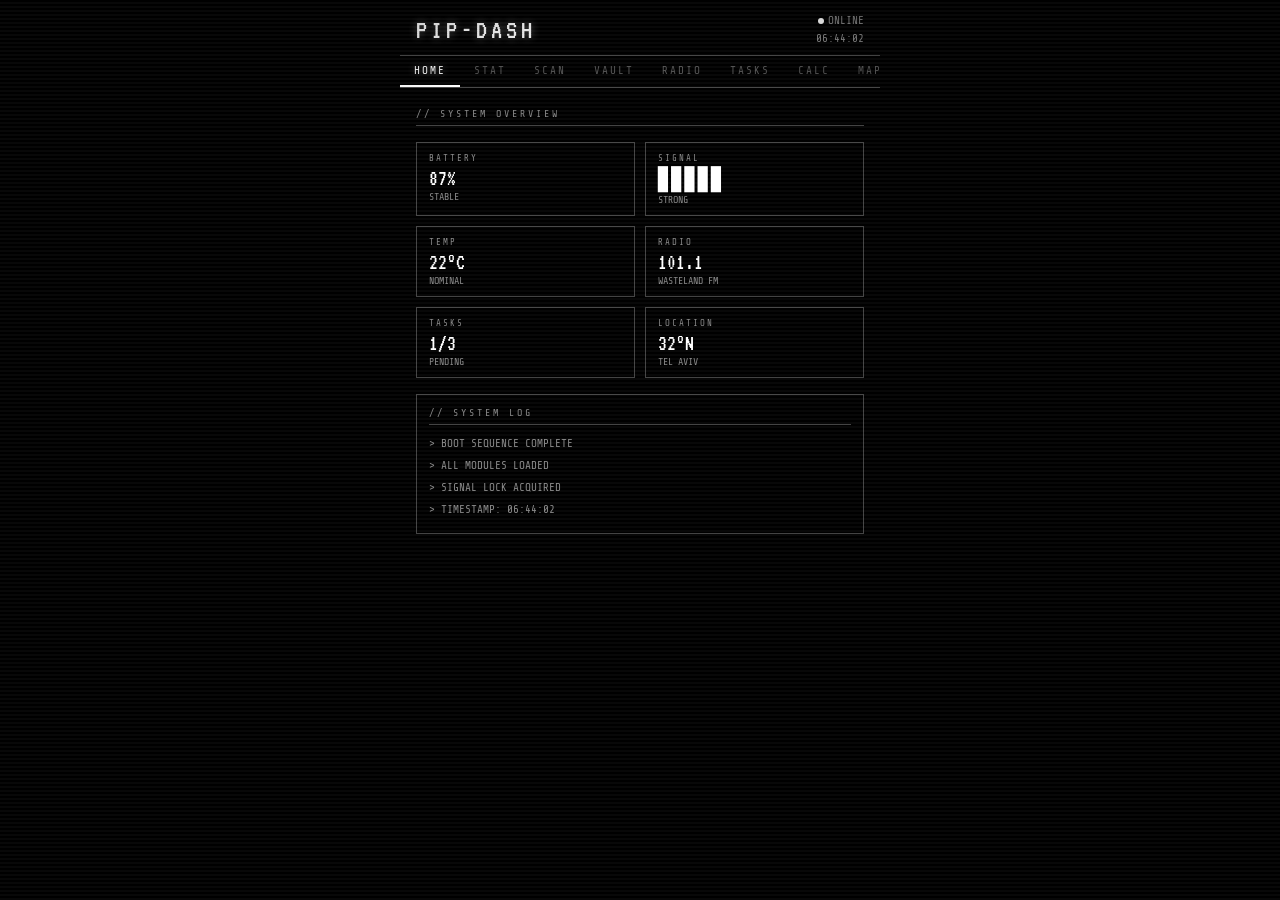
==== index.html @ 582d42c9 "Add files via upload" ====
<!DOCTYPE html>
<html lang="en">
<head>
<meta charset="UTF-8">
<meta name="viewport" content="width=device-width, initial-scale=1.0, maximum-scale=1.0">
<title>PIP-DASH</title>
<link href="https://fonts.googleapis.com/css2?family=VT323&family=Share+Tech+Mono&display=swap" rel="stylesheet">
<style>
  :root {
    --bg: #000;
    --fg: #fff;
    --dim: #888;
    --border: #444;
    --active: #fff;
    --inactive: #555;
    --scanline: rgba(255,255,255,0.03);
    --glow: 0 0 8px rgba(255,255,255,0.4);
  }

  * { margin: 0; padding: 0; box-sizing: border-box; -webkit-tap-highlight-color: transparent; }

  body {
    background: var(--bg);
    color: var(--fg);
    font-family: 'Share Tech Mono', monospace;
    min-height: 100vh;
    max-width: 480px;
    margin: 0 auto;
    overflow-x: hidden;
    position: relative;
  }

  /* CRT overlay */
  body::before {
    content: '';
    position: fixed;
    inset: 0;
    background: repeating-linear-gradient(
      to bottom,
      transparent 0px,
      transparent 2px,
      var(--scanline) 2px,
      var(--scanline) 4px
    );
    pointer-events: none;
    z-index: 9999;
  }

  body::after {
    content: '';
    position: fixed;
    inset: 0;
    background: radial-gradient(ellipse at center, transparent 60%, rgba(0,0,0,0.6) 100%);
    pointer-events: none;
    z-index: 9998;
  }

  /* Header */
  .header {
    padding: 12px 16px 8px;
    border-bottom: 1px solid var(--border);
    display: flex;
    justify-content: space-between;
    align-items: center;
  }

  .header-title {
    font-family: 'VT323', monospace;
    font-size: 28px;
    letter-spacing: 4px;
    text-shadow: var(--glow);
    animation: flicker 8s infinite;
  }

  .header-status {
    font-size: 11px;
    color: var(--dim);
    text-align: right;
    line-height: 1.6;
  }

  .status-dot {
    display: inline-block;
    width: 6px; height: 6px;
    background: var(--fg);
    border-radius: 50%;
    margin-right: 4px;
    animation: blink 1.5s infinite;
  }

  /* Tab bar */
  .tabbar {
    display: flex;
    overflow-x: auto;
    border-bottom: 1px solid var(--border);
    scrollbar-width: none;
    background: var(--bg);
    position: sticky;
    top: 0;
    z-index: 100;
  }
  .tabbar::-webkit-scrollbar { display: none; }

  .tab {
    flex: 0 0 auto;
    padding: 8px 14px;
    font-family: 'Share Tech Mono', monospace;
    font-size: 11px;
    letter-spacing: 2px;
    color: var(--inactive);
    cursor: pointer;
    border-bottom: 2px solid transparent;
    transition: all 0.15s;
    user-select: none;
    background: none;
    border-top: none;
    border-left: none;
    border-right: none;
  }
  .tab.active {
    color: var(--active);
    border-bottom-color: var(--active);
    text-shadow: var(--glow);
  }
  .tab:active { opacity: 0.6; }

  /* Pages */
  .page { display: none; padding: 20px 16px; animation: pagein 0.2s ease; }
  .page.active { display: block; }

  /* Section label */
  .section-label {
    font-size: 10px;
    letter-spacing: 3px;
    color: var(--dim);
    margin-bottom: 16px;
    padding-bottom: 6px;
    border-bottom: 1px solid var(--border);
  }

  /* Cards */
  .card {
    border: 1px solid var(--border);
    padding: 14px;
    margin-bottom: 12px;
    position: relative;
  }
  .card-label {
    font-size: 10px;
    letter-spacing: 2px;
    color: var(--dim);
    margin-bottom: 6px;
  }
  .card-value {
    font-family: 'VT323', monospace;
    font-size: 32px;
    text-shadow: var(--glow);
  }
  .card-sub {
    font-size: 11px;
    color: var(--dim);
    margin-top: 4px;
  }

  /* Grid 2col */
  .grid2 { display: grid; grid-template-columns: 1fr 1fr; gap: 12px; margin-bottom: 12px; }

  /* Bar */
  .bar-wrap { margin: 8px 0; }
  .bar-label { font-size: 10px; color: var(--dim); letter-spacing: 1px; margin-bottom: 3px; display: flex; justify-content: space-between; }
  .bar-track { height: 6px; background: #222; border: 1px solid var(--border); }
  .bar-fill { height: 100%; background: var(--fg); transition: width 1s ease; }

  /* HOME mini widgets */
  .home-grid { display: grid; grid-template-columns: 1fr 1fr; gap: 10px; }
  .mini-card {
    border: 1px solid var(--border);
    padding: 10px 12px;
    cursor: pointer;
    transition: border-color 0.15s;
  }
  .mini-card:active { border-color: var(--fg); }
  .mini-card .mc-label { font-size: 9px; letter-spacing: 2px; color: var(--dim); margin-bottom: 4px; }
  .mini-card .mc-val { font-family: 'VT323', monospace; font-size: 22px; }
  .mini-card .mc-sub { font-size: 10px; color: var(--dim); margin-top: 2px; }

  /* SCAN page */
  .scan-area {
    border: 1px solid var(--border);
    padding: 30px 16px;
    text-align: center;
    margin-bottom: 16px;
    cursor: pointer;
    position: relative;
    overflow: hidden;
    min-height: 160px;
    display: flex;
    flex-direction: column;
    align-items: center;
    justify-content: center;
    gap: 12px;
  }
  .scan-area:active { background: #111; }
  .scan-icon {
    font-family: 'VT323', monospace;
    font-size: 48px;
    text-shadow: var(--glow);
    animation: flicker 4s infinite;
  }
  .scan-prompt { font-size: 11px; letter-spacing: 2px; color: var(--dim); }

  .scan-line {
    position: absolute;
    left: 0; right: 0;
    height: 2px;
    background: rgba(255,255,255,0.5);
    top: 0;
    display: none;
  }
  .scan-line.scanning {
    display: block;
    animation: scandown 1.5s linear forwards;
  }

  .scan-result {
    border: 1px solid var(--border);
    padding: 14px;
    font-size: 12px;
    line-height: 1.8;
    min-height: 100px;
    display: none;
  }
  .scan-result.visible { display: block; }
  .scan-result .result-line { opacity: 0; animation: fadein 0.3s forwards; }

  /* VAULT */
  .vault-btn {
    width: 100%;
    padding: 16px;
    background: none;
    border: 1px solid var(--fg);
    color: var(--fg);
    font-family: 'VT323', monospace;
    font-size: 22px;
    letter-spacing: 4px;
    cursor: pointer;
    margin-bottom: 16px;
    text-shadow: var(--glow);
    transition: all 0.15s;
  }
  .vault-btn:active { background: #111; letter-spacing: 6px; }

  .vault-result {
    border: 1px solid var(--border);
    padding: 14px;
    min-height: 120px;
    font-size: 13px;
    line-height: 1.8;
    position: relative;
  }
  .vault-header {
    font-size: 10px;
    letter-spacing: 2px;
    color: var(--dim);
    margin-bottom: 10px;
    border-bottom: 1px solid var(--border);
    padding-bottom: 6px;
  }
  .vault-text { color: var(--fg); }
  .vault-id { font-size: 10px; color: var(--dim); margin-top: 10px; }

  /* RADIO */
  .radio-display {
    border: 1px solid var(--border);
    padding: 16px;
    margin-bottom: 16px;
    text-align: center;
  }
  .radio-freq {
    font-family: 'VT323', monospace;
    font-size: 42px;
    text-shadow: var(--glow);
    letter-spacing: 2px;
  }
  .radio-name { font-size: 12px; letter-spacing: 2px; margin-top: 4px; color: var(--dim); }
  .radio-status { font-size: 11px; color: var(--dim); margin-top: 8px; }

  .waveform {
    display: flex;
    align-items: center;
    justify-content: center;
    gap: 3px;
    height: 40px;
    margin: 12px 0;
  }
  .wave-bar {
    width: 4px;
    background: var(--fg);
    border-radius: 2px;
    animation: wave 0.8s ease-in-out infinite alternate;
  }

  .station-list { display: flex; flex-direction: column; gap: 8px; }
  .station {
    border: 1px solid var(--border);
    padding: 10px 14px;
    display: flex;
    justify-content: space-between;
    align-items: center;
    cursor: pointer;
    transition: border-color 0.15s;
  }
  .station:active, .station.playing { border-color: var(--fg); }
  .station.playing .station-name { text-shadow: var(--glow); }
  .station-name { font-size: 12px; letter-spacing: 1px; }
  .station-freq { font-family: 'VT323', monospace; font-size: 18px; color: var(--dim); }
  .playing-indicator { font-size: 10px; color: var(--fg); letter-spacing: 1px; }

  /* TASKS */
  .task-input-row {
    display: flex;
    gap: 8px;
    margin-bottom: 16px;
  }
  .task-input {
    flex: 1;
    background: none;
    border: 1px solid var(--border);
    color: var(--fg);
    font-family: 'Share Tech Mono', monospace;
    font-size: 13px;
    padding: 8px 10px;
    outline: none;
  }
  .task-input:focus { border-color: var(--fg); }
  .task-add-btn {
    background: none;
    border: 1px solid var(--fg);
    color: var(--fg);
    font-family: 'VT323', monospace;
    font-size: 20px;
    padding: 4px 14px;
    cursor: pointer;
    letter-spacing: 2px;
  }
  .task-add-btn:active { background: #111; }

  .task-list { display: flex; flex-direction: column; gap: 6px; }
  .task-item {
    display: flex;
    align-items: center;
    gap: 10px;
    padding: 10px 12px;
    border: 1px solid var(--border);
    cursor: pointer;
    transition: all 0.15s;
  }
  .task-item.done { border-color: #333; }
  .task-item.done .task-text { color: var(--dim); text-decoration: line-through; }
  .task-check {
    width: 14px; height: 14px;
    border: 1px solid var(--fg);
    flex-shrink: 0;
    display: flex; align-items: center; justify-content: center;
    font-size: 10px;
  }
  .task-item.done .task-check { background: var(--fg); color: var(--bg); }
  .task-text { font-size: 13px; flex: 1; }
  .task-del { font-size: 16px; color: var(--dim); padding: 0 4px; }

  /* CALC */
  .calc-display {
    border: 1px solid var(--border);
    padding: 12px 16px;
    margin-bottom: 12px;
    text-align: right;
  }
  .calc-expr { font-size: 11px; color: var(--dim); min-height: 16px; letter-spacing: 1px; }
  .calc-value { font-family: 'VT323', monospace; font-size: 44px; text-shadow: var(--glow); }

  .calc-grid {
    display: grid;
    grid-template-columns: repeat(4, 1fr);
    gap: 6px;
  }
  .calc-btn {
    background: none;
    border: 1px solid var(--border);
    color: var(--fg);
    font-family: 'VT323', monospace;
    font-size: 22px;
    padding: 14px 4px;
    cursor: pointer;
    transition: all 0.1s;
    letter-spacing: 1px;
  }
  .calc-btn:active { background: #fff; color: #000; }
  .calc-btn.op { color: var(--dim); border-color: #333; }
  .calc-btn.op:active { background: #fff; color: #000; }
  .calc-btn.wide { grid-column: span 2; }
  .calc-btn.eq { border-color: var(--fg); color: var(--fg); text-shadow: var(--glow); }

  /* MAP */
  .compass-wrap {
    display: flex;
    justify-content: center;
    margin-bottom: 20px;
    padding: 20px 0;
  }
  .compass {
    width: 160px; height: 160px;
    border: 2px solid var(--fg);
    border-radius: 50%;
    position: relative;
    display: flex; align-items: center; justify-content: center;
    box-shadow: var(--glow), inset 0 0 20px rgba(255,255,255,0.05);
  }
  .compass-dir {
    position: absolute;
    font-family: 'VT323', monospace;
    font-size: 18px;
  }
  .compass-dir.n { top: 8px; left: 50%; transform: translateX(-50%); text-shadow: var(--glow); }
  .compass-dir.s { bottom: 8px; left: 50%; transform: translateX(-50%); color: var(--dim); }
  .compass-dir.e { right: 10px; top: 50%; transform: translateY(-50%); color: var(--dim); }
  .compass-dir.w { left: 10px; top: 50%; transform: translateY(-50%); color: var(--dim); }
  .compass-needle {
    width: 2px; height: 60px;
    background: linear-gradient(to bottom, var(--fg) 50%, var(--dim) 50%);
    position: absolute;
    transform-origin: center bottom;
    transform: rotate(var(--bearing, 0deg)) translateY(-30px);
    transition: transform 1s ease;
    top: 20px;
  }
  .compass-center {
    width: 8px; height: 8px;
    background: var(--fg);
    border-radius: 50%;
    z-index: 1;
    box-shadow: var(--glow);
  }
  .compass-tick {
    position: absolute;
    width: 1px; height: 8px;
    background: var(--dim);
    transform-origin: center 80px;
  }

  .map-coords {
    display: grid;
    grid-template-columns: 1fr 1fr;
    gap: 10px;
    margin-bottom: 12px;
  }

  .map-grid {
    border: 1px solid var(--border);
    padding: 12px;
    font-size: 11px;
    line-height: 2;
    font-family: 'VT323', monospace;
    font-size: 16px;
    color: var(--dim);
    overflow: hidden;
    height: 100px;
    text-align: center;
    position: relative;
  }
  .map-dot {
    position: absolute;
    width: 6px; height: 6px;
    background: var(--fg);
    border-radius: 50%;
    top: 50%; left: 50%;
    transform: translate(-50%, -50%);
    box-shadow: var(--glow);
    animation: pulse 2s infinite;
  }

  /* Animations */
  @keyframes flicker {
    0%,95%,100% { opacity: 1; }
    96% { opacity: 0.7; }
    97% { opacity: 1; }
    98% { opacity: 0.5; }
    99% { opacity: 1; }
  }
  @keyframes blink {
    0%,49% { opacity: 1; }
    50%,100% { opacity: 0; }
  }
  @keyframes pagein {
    from { opacity: 0; transform: translateY(4px); }
    to { opacity: 1; transform: translateY(0); }
  }
  @keyframes scandown {
    from { top: 0; }
    to { top: 100%; }
  }
  @keyframes fadein {
    from { opacity: 0; }
    to { opacity: 1; }
  }
  @keyframes wave {
    from { transform: scaleY(0.3); }
    to { transform: scaleY(1); }
  }
  @keyframes pulse {
    0%,100% { box-shadow: 0 0 4px rgba(255,255,255,0.8); }
    50% { box-shadow: 0 0 12px rgba(255,255,255,1); }
  }
  @keyframes glitch {
    0%,100% { transform: translateX(0); }
    10% { transform: translateX(-2px); }
    20% { transform: translateX(2px); }
    30% { transform: translateX(0); }
  }

  .glitch { animation: glitch 0.3s ease; }
</style>
</head>
<body>

<div class="header">
  <div class="header-title">PIP-DASH</div>
  <div class="header-status">
    <span class="status-dot"></span>ONLINE<br>
    <span id="hdr-time">--:--:--</span>
  </div>
</div>

<div class="tabbar" id="tabbar">
  <button class="tab active" onclick="showPage('home',this)">HOME</button>
  <button class="tab" onclick="showPage('stat',this)">STAT</button>
  <button class="tab" onclick="showPage('scan',this)">SCAN</button>
  <button class="tab" onclick="showPage('vault',this)">VAULT</button>
  <button class="tab" onclick="showPage('radio',this)">RADIO</button>
  <button class="tab" onclick="showPage('tasks',this)">TASKS</button>
  <button class="tab" onclick="showPage('calc',this)">CALC</button>
  <button class="tab" onclick="showPage('map',this)">MAP</button>
</div>

<!-- HOME -->
<div class="page active" id="page-home">
  <div class="section-label">// SYSTEM OVERVIEW</div>
  <div class="home-grid">
    <div class="mini-card" onclick="showPage('stat', getTab('STAT'))">
      <div class="mc-label">BATTERY</div>
      <div class="mc-val" id="home-bat">87%</div>
      <div class="mc-sub">STABLE</div>
    </div>
    <div class="mini-card" onclick="showPage('stat', getTab('STAT'))">
      <div class="mc-label">SIGNAL</div>
      <div class="mc-val">▊▊▊▊▊</div>
      <div class="mc-sub">STRONG</div>
    </div>
    <div class="mini-card" onclick="showPage('stat', getTab('STAT'))">
      <div class="mc-label">TEMP</div>
      <div class="mc-val">22°C</div>
      <div class="mc-sub">NOMINAL</div>
    </div>
    <div class="mini-card" onclick="showPage('radio', getTab('RADIO'))">
      <div class="mc-label">RADIO</div>
      <div class="mc-val" id="home-radio">101.1</div>
      <div class="mc-sub" id="home-radio-name">WASTELAND FM</div>
    </div>
    <div class="mini-card" onclick="showPage('tasks', getTab('TASKS'))">
      <div class="mc-label">TASKS</div>
      <div class="mc-val" id="home-tasks">0/3</div>
      <div class="mc-sub">PENDING</div>
    </div>
    <div class="mini-card" onclick="showPage('map', getTab('MAP'))">
      <div class="mc-label">LOCATION</div>
      <div class="mc-val">32°N</div>
      <div class="mc-sub">TEL AVIV</div>
    </div>
  </div>
  <div style="margin-top:16px; border:1px solid var(--border); padding:12px;">
    <div class="section-label" style="margin-bottom:8px;">// SYSTEM LOG</div>
    <div style="font-size:11px; color:var(--dim); line-height:2;">
      <div>> BOOT SEQUENCE COMPLETE</div>
      <div>> ALL MODULES LOADED</div>
      <div>> SIGNAL LOCK ACQUIRED</div>
      <div id="log-time">> TIMESTAMP: --:--:--</div>
    </div>
  </div>
</div>

<!-- STAT -->
<div class="page" id="page-stat">
  <div class="section-label">// SYSTEM STATUS</div>
  <div class="card">
    <div class="card-label">LOCAL TIME</div>
    <div class="card-value" id="stat-time">--:--:--</div>
    <div class="card-sub" id="stat-date">--- -- ----</div>
  </div>
  <div class="grid2">
    <div class="card">
      <div class="card-label">BATTERY</div>
      <div class="card-value" id="stat-bat">87%</div>
    </div>
    <div class="card">
      <div class="card-label">TEMP</div>
      <div class="card-value">22°C</div>
    </div>
  </div>
  <div class="grid2">
    <div class="card">
      <div class="card-label">RADIATION</div>
      <div class="card-value">0 RAD</div>
    </div>
    <div class="card">
      <div class="card-label">SIGNAL</div>
      <div class="card-value">98%</div>
    </div>
  </div>
  <div style="border:1px solid var(--border); padding:14px;">
    <div class="section-label" style="margin-bottom:10px;">// VITALS</div>
    <div class="bar-wrap">
      <div class="bar-label"><span>HP</span><span>87/100</span></div>
      <div class="bar-track"><div class="bar-fill" style="width:87%"></div></div>
    </div>
    <div class="bar-wrap">
      <div class="bar-label"><span>AP</span><span>62/100</span></div>
      <div class="bar-track"><div class="bar-fill" style="width:62%"></div></div>
    </div>
    <div class="bar-wrap">
      <div class="bar-label"><span>PWR</span><span>94/100</span></div>
      <div class="bar-track"><div class="bar-fill" style="width:94%"></div></div>
    </div>
  </div>
</div>

<!-- SCAN -->
<div class="page" id="page-scan">
  <div class="section-label">// ENVIRONMENT SCANNER</div>
  <div class="scan-area" id="scan-area" onclick="doScan()">
    <div class="scan-line" id="scan-line"></div>
    <div class="scan-icon">⊕</div>
    <div class="scan-prompt" id="scan-prompt">TAP TO INITIATE SCAN</div>
  </div>
  <div class="scan-result" id="scan-result"></div>
</div>

<!-- VAULT -->
<div class="page" id="page-vault">
  <div class="section-label">// CLASSIFIED ARCHIVE</div>
  <button class="vault-btn" onclick="retrieveVault()">[ RETRIEVE RECORD ]</button>
  <div class="vault-result" id="vault-result">
    <div class="vault-header">AWAITING RETRIEVAL REQUEST...</div>
    <div class="vault-text" style="color:var(--dim); font-size:11px;">Press button to access classified data.</div>
  </div>
</div>

<!-- RADIO -->
<div class="page" id="page-radio">
  <div class="section-label">// COMMUNICATIONS</div>
  <div class="radio-display">
    <div class="radio-freq" id="radio-freq">101.1 FM</div>
    <div class="radio-name" id="radio-name">WASTELAND FM</div>
    <div class="waveform" id="waveform">
    </div>
    <div class="radio-status" id="radio-status">▶ NOW PLAYING</div>
  </div>
  <div class="station-list">
    <div class="station playing" id="station-0" onclick="selectStation(0)">
      <div class="station-name">WASTELAND FM</div>
      <div style="display:flex;align-items:center;gap:10px;">
        <div class="playing-indicator" id="ind-0">◉ ON AIR</div>
        <div class="station-freq">101.1</div>
      </div>
    </div>
    <div class="station" id="station-1" onclick="selectStation(1)">
      <div class="station-name">VAULT RADIO</div>
      <div style="display:flex;align-items:center;gap:10px;">
        <div class="playing-indicator" id="ind-1" style="display:none!important">◉ ON AIR</div>
        <div class="station-freq">88.3</div>
      </div>
    </div>
    <div class="station" id="station-2" onclick="selectStation(2)">
      <div class="station-name">DEAD AIR</div>
      <div style="display:flex;align-items:center;gap:10px;">
        <div class="playing-indicator" id="ind-2" style="display:none!important">◉ ON AIR</div>
        <div class="station-freq">66.6</div>
      </div>
    </div>
    <div class="station" id="station-3" onclick="selectStation(3)">
      <div class="station-name">SIGNAL UNKNOWN</div>
      <div style="display:flex;align-items:center;gap:10px;">
        <div class="playing-indicator" id="ind-3" style="display:none!important">◉ ON AIR</div>
        <div class="station-freq">???</div>
      </div>
    </div>
  </div>
</div>

<!-- TASKS -->
<div class="page" id="page-tasks">
  <div class="section-label">// TASK LOG</div>
  <div class="task-input-row">
    <input class="task-input" id="task-input" type="text" placeholder="NEW TASK..." maxlength="40"
      onkeydown="if(event.key==='Enter')addTask()">
    <button class="task-add-btn" onclick="addTask()">ADD</button>
  </div>
  <div class="task-list" id="task-list"></div>
</div>

<!-- CALC -->
<div class="page" id="page-calc">
  <div class="section-label">// CALCULATOR</div>
  <div class="calc-display">
    <div class="calc-expr" id="calc-expr"></div>
    <div class="calc-value" id="calc-val">0</div>
  </div>
  <div class="calc-grid">
    <button class="calc-btn op" onclick="calcOp('C')">C</button>
    <button class="calc-btn op" onclick="calcOp('+/-')">&plusmn;</button>
    <button class="calc-btn op" onclick="calcOp('%')">%</button>
    <button class="calc-btn op eq" onclick="calcOp('/')">÷</button>

    <button class="calc-btn" onclick="calcNum('7')">7</button>
    <button class="calc-btn" onclick="calcNum('8')">8</button>
    <button class="calc-btn" onclick="calcNum('9')">9</button>
    <button class="calc-btn op" onclick="calcOp('*')">×</button>

    <button class="calc-btn" onclick="calcNum('4')">4</button>
    <button class="calc-btn" onclick="calcNum('5')">5</button>
    <button class="calc-btn" onclick="calcNum('6')">6</button>
    <button class="calc-btn op" onclick="calcOp('-')">−</button>

    <button class="calc-btn" onclick="calcNum('1')">1</button>
    <button class="calc-btn" onclick="calcNum('2')">2</button>
    <button class="calc-btn" onclick="calcNum('3')">3</button>
    <button class="calc-btn op" onclick="calcOp('+')">+</button>

    <button class="calc-btn wide" onclick="calcNum('0')">0</button>
    <button class="calc-btn" onclick="calcNum('.')">.</button>
    <button class="calc-btn eq" onclick="calcOp('=')">=</button>
  </div>
</div>

<!-- MAP -->
<div class="page" id="page-map">
  <div class="section-label">// NAVIGATION</div>
  <div class="compass-wrap">
    <div class="compass" id="compass">
      <span class="compass-dir n">N</span>
      <span class="compass-dir s">S</span>
      <span class="compass-dir e">E</span>
      <span class="compass-dir w">W</span>
      <div class="compass-needle" id="needle"></div>
      <div class="compass-center"></div>
    </div>
  </div>
  <div class="map-coords">
    <div class="card">
      <div class="card-label">LATITUDE</div>
      <div class="card-value" style="font-size:22px;">32.07°N</div>
    </div>
    <div class="card">
      <div class="card-label">LONGITUDE</div>
      <div class="card-value" style="font-size:22px;">34.78°E</div>
    </div>
  </div>
  <div class="map-grid">
    <div class="map-dot"></div>
    . . . . . . . . . . . .<br>
    . . . . . . . . . . . .<br>
    . . . . . . . . . . . .<br>
    . . . . . . . . . . . .
  </div>
  <div style="border:1px solid var(--border); padding:12px; margin-top:10px; font-size:11px; line-height:2; color:var(--dim);">
    <div>ZONE: TEL AVIV SECTOR 4</div>
    <div>ELEVATION: 5M ASL</div>
    <div>THREAT LEVEL: <span style="color:var(--fg)">LOW</span></div>
    <div>NEAREST SHELTER: 0.4 KM</div>
  </div>
</div>

<script>
// ── Clock ──────────────────────────────────────────────
function updateClock() {
  const now = new Date();
  const t = now.toTimeString().slice(0,8);
  const days = ['SUN','MON','TUE','WED','THU','FRI','SAT'];
  const months = ['JAN','FEB','MAR','APR','MAY','JUN','JUL','AUG','SEP','OCT','NOV','DEC'];
  const d = `${days[now.getDay()]} ${String(now.getDate()).padStart(2,'0')} ${months[now.getMonth()]} ${now.getFullYear()}`;
  document.getElementById('hdr-time').textContent = t;
  document.getElementById('stat-time').textContent = t;
  document.getElementById('stat-date').textContent = d;
  document.getElementById('log-time').textContent = `> TIMESTAMP: ${t}`;
}
setInterval(updateClock, 1000);
updateClock();

// ── Battery sim ────────────────────────────────────────
let bat = 87;
setInterval(() => {
  bat = Math.max(10, Math.min(99, bat + (Math.random() > 0.5 ? 1 : -1)));
  document.getElementById('stat-bat').textContent = bat + '%';
  document.getElementById('home-bat').textContent = bat + '%';
}, 5000);

// ── Navigation ─────────────────────────────────────────
function getTab(name) {
  return [...document.querySelectorAll('.tab')].find(t => t.textContent === name);
}
function showPage(id, tabEl) {
  document.querySelectorAll('.page').forEach(p => p.classList.remove('active'));
  document.querySelectorAll('.tab').forEach(t => t.classList.remove('active'));
  document.getElementById('page-' + id).classList.add('active');
  if (tabEl) tabEl.classList.add('active');
  updateHomeTasks();
}

// ── Waveform build ─────────────────────────────────────
const wf = document.getElementById('waveform');
for (let i = 0; i < 24; i++) {
  const b = document.createElement('div');
  b.className = 'wave-bar';
  b.style.height = (Math.random() * 28 + 6) + 'px';
  b.style.animationDelay = (Math.random() * 0.8) + 's';
  b.style.animationDuration = (0.4 + Math.random() * 0.6) + 's';
  wf.appendChild(b);
}

// ── Radio ──────────────────────────────────────────────
const stations = [
  { name: 'WASTELAND FM', freq: '101.1 FM' },
  { name: 'VAULT RADIO', freq: '88.3 FM' },
  { name: 'DEAD AIR', freq: '66.6 FM' },
  { name: 'SIGNAL UNKNOWN', freq: '???.? FM' },
];
let curStation = 0;

function selectStation(i) {
  curStation = i;
  document.getElementById('radio-freq').textContent = stations[i].freq;
  document.getElementById('radio-name').textContent = stations[i].name;
  document.getElementById('home-radio').textContent = stations[i].freq.split(' ')[0];
  document.getElementById('home-radio-name').textContent = stations[i].name;
  stations.forEach((_,j) => {
    document.getElementById('station-' + j).classList.toggle('playing', j === i);
    document.getElementById('ind-' + j).style.display = j === i ? '' : 'none';
  });
  if (i === 2) {
    document.getElementById('radio-status').textContent = '■ STATIC';
    wf.style.opacity = '0.3';
  } else if (i === 3) {
    document.getElementById('radio-status').textContent = '? UNKNOWN SOURCE';
    wf.style.opacity = '0.6';
  } else {
    document.getElementById('radio-status').textContent = '▶ NOW PLAYING';
    wf.style.opacity = '1';
  }
}

// ── SCAN ───────────────────────────────────────────────
const scanData = [
  ['ENTITY DETECTED: HUMANOID', 'THREAT LEVEL: NON-HOSTILE', 'DISTANCE: 12.4M', 'HEALTH: UNKNOWN', 'STATUS: MOVING NE'],
  ['STRUCTURE ANALYSIS: CONCRETE', 'AGE ESTIMATE: 47 YEARS', 'INTEGRITY: 62%', 'RADIATION: TRACE', 'NOTABLE: NONE'],
  ['ATMOSPHERIC READING COMPLETE', 'O2: 20.9%', 'CO2: 0.04%', 'TEMP: 22°C', 'HUMIDITY: 68%'],
  ['ANOMALY DETECTED', 'CLASSIFICATION: UNKNOWN', 'SIGNAL STRENGTH: WEAK', 'ORIGIN: ???', 'RECOMMEND: AVOID'],
  ['ITEM SCAN: CONSUMABLE', 'TYPE: STIMPAK', 'CONDITION: GOOD', 'HP RESTORE: +25', 'STATUS: USABLE'],
];

let scanning = false;
function doScan() {
  if (scanning) return;
  scanning = true;
  const prompt = document.getElementById('scan-prompt');
  const line = document.getElementById('scan-line');
  const result = document.getElementById('scan-result');
  prompt.textContent = 'SCANNING...';
  line.classList.add('scanning');
  result.classList.remove('visible');
  result.innerHTML = '';
  setTimeout(() => {
    line.classList.remove('scanning');
    const data = scanData[Math.floor(Math.random() * scanData.length)];
    result.classList.add('visible');
    data.forEach((row, i) => {
      const d = document.createElement('div');
      d.className = 'result-line';
      d.style.animationDelay = (i * 0.15) + 's';
      d.textContent = '> ' + row;
      result.appendChild(d);
    });
    prompt.textContent = 'TAP TO SCAN AGAIN';
    scanning = false;
  }, 1600);
}

// ── VAULT ──────────────────────────────────────────────
const vaultData = [
  { id: 'FILE-0047', text: 'SUBJECT WAS LAST SEEN AT SECTOR 9. MOTIVE UNKNOWN. CASE STATUS: OPEN.' },
  { id: 'FILE-0112', text: 'EXPERIMENT 112-B RESULTED IN UNEXPECTED COGNITIVE ENHANCEMENT. ALL RECORDS SEALED.' },
  { id: 'FILE-0208', text: 'THE SIGNAL ORIGINATES FROM BELOW GROUND. DEPTH UNKNOWN. CREW SENT. NO RETURN.' },
  { id: 'FILE-0333', text: 'VAULT 33 NEVER OPENED. POPULATION UNKNOWN. LAST PING RECEIVED: 14 YEARS AGO.' },
  { id: 'FILE-0501', text: 'OPERATION CLEAN SWEEP WAS A SUCCESS. DETAILS REDACTED. AUTHORIZATION: LEVEL 5.' },
  { id: 'FILE-0666', text: 'THE ANOMALY CANNOT BE EXPLAINED BY CURRENT SCIENCE. RECOMMEND IMMEDIATE QUARANTINE.' },
  { id: 'FILE-0777', text: 'THREE SUBJECTS SURVIVED THE TEST. ONLY ONE REMEMBERS. LOCATION: CLASSIFIED.' },
];
let lastVault = -1;

function retrieveVault() {
  let i;
  do { i = Math.floor(Math.random() * vaultData.length); } while (i === lastVault);
  lastVault = i;
  const r = document.getElementById('vault-result');
  r.innerHTML = '<div class="vault-header">ACCESSING... PLEASE WAIT</div>';
  setTimeout(() => {
    r.classList.add('glitch');
    setTimeout(() => r.classList.remove('glitch'), 300);
    r.innerHTML = `
      <div class="vault-header">RECORD RETRIEVED — EYES ONLY</div>
      <div class="vault-text">${vaultData[i].text}</div>
      <div class="vault-id">ID: ${vaultData[i].id} | CLEARANCE: LEVEL 3</div>
    `;
  }, 800);
}

// ── TASKS ──────────────────────────────────────────────
let tasks = [
  { text: 'CHECK PERIMETER', done: false },
  { text: 'RESTOCK SUPPLIES', done: false },
  { text: 'CONTACT BASE CAMP', done: true },
];

function renderTasks() {
  const list = document.getElementById('task-list');
  list.innerHTML = '';
  tasks.forEach((t, i) => {
    const el = document.createElement('div');
    el.className = 'task-item' + (t.done ? ' done' : '');
    el.innerHTML = `
      <div class="task-check" onclick="toggleTask(${i})">${t.done ? '✓' : ''}</div>
      <div class="task-text" onclick="toggleTask(${i})">${t.text}</div>
      <div class="task-del" onclick="deleteTask(${i})">✕</div>
    `;
    list.appendChild(el);
  });
  updateHomeTasks();
}

function toggleTask(i) { tasks[i].done = !tasks[i].done; renderTasks(); }
function deleteTask(i) { tasks.splice(i, 1); renderTasks(); }
function addTask() {
  const inp = document.getElementById('task-input');
  const val = inp.value.trim().toUpperCase();
  if (!val) return;
  tasks.unshift({ text: val, done: false });
  inp.value = '';
  renderTasks();
}
function updateHomeTasks() {
  const done = tasks.filter(t => t.done).length;
  const el = document.getElementById('home-tasks');
  if (el) el.textContent = done + '/' + tasks.length;
}

renderTasks();

// ── CALC ───────────────────────────────────────────────
let calcState = { val: '0', expr: '', op: null, prev: null, reset: false };

function calcDisplay() {
  document.getElementById('calc-val').textContent = calcState.val.length > 9
    ? parseFloat(calcState.val).toExponential(2)
    : calcState.val;
  document.getElementById('calc-expr').textContent = calcState.expr;
}

function calcNum(n) {
  if (calcState.reset) { calcState.val = ''; calcState.reset = false; }
  if (n === '.' && calcState.val.includes('.')) return;
  if (calcState.val === '0' && n !== '.') calcState.val = n;
  else calcState.val = (calcState.val + n).slice(0, 12);
  calcDisplay();
}

function calcOp(op) {
  const cur = parseFloat(calcState.val);
  if (op === 'C') {
    calcState = { val: '0', expr: '', op: null, prev: null, reset: false };
  } else if (op === '+/-') {
    calcState.val = String(-cur);
  } else if (op === '%') {
    calcState.val = String(cur / 100);
  } else if (op === '=') {
    if (calcState.op && calcState.prev !== null) {
      const res = compute(calcState.prev, cur, calcState.op);
      calcState.expr = `${calcState.prev} ${calcState.op} ${cur} =`;
      calcState.val = String(res);
      calcState.op = null; calcState.prev = null; calcState.reset = true;
    }
  } else {
    if (calcState.op && calcState.prev !== null && !calcState.reset) {
      const res = compute(calcState.prev, cur, calcState.op);
      calcState.val = String(res);
      calcState.prev = res;
    } else {
      calcState.prev = cur;
    }
    calcState.op = op;
    calcState.expr = `${calcState.prev} ${op}`;
    calcState.reset = true;
  }
  calcDisplay();
}

function compute(a, b, op) {
  if (op === '+') return Math.round((a + b) * 1e10) / 1e10;
  if (op === '-') return Math.round((a - b) * 1e10) / 1e10;
  if (op === '*') return Math.round((a * b) * 1e10) / 1e10;
  if (op === '/') return b === 0 ? 'ERR' : Math.round((a / b) * 1e10) / 1e10;
}

// ── COMPASS ───────────────────────────────────────────
let bearing = 0;
function rotateBearing() {
  bearing = (bearing + Math.floor(Math.random() * 30 - 5) + 360) % 360;
  document.getElementById('needle').style.setProperty('--bearing', bearing + 'deg');
}
setInterval(rotateBearing, 3000);
</script>
</body>
</html>
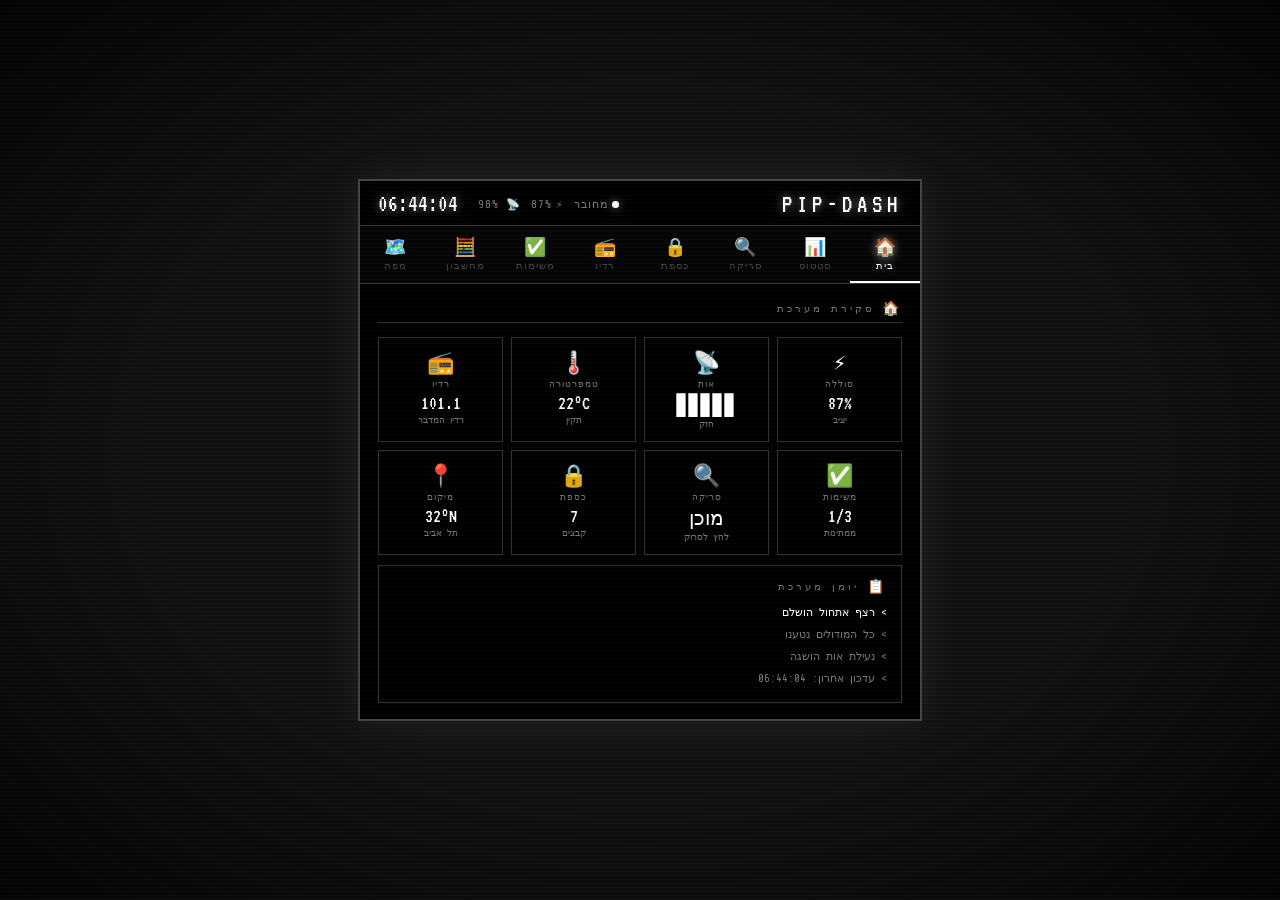
==== commit 75236087: "Add files via upload" ====
--- a/index.html
+++ b/index.html
@@ -1,1029 +1,314 @@
 <!DOCTYPE html>
-<html lang="en">
+<html lang="he" dir="rtl">
 <head>
 <meta charset="UTF-8">
-<meta name="viewport" content="width=device-width, initial-scale=1.0, maximum-scale=1.0">
+<meta name="viewport" content="width=device-width, initial-scale=1.0, maximum-scale=1.0, user-scalable=no">
 <title>PIP-DASH</title>
-<link href="https://fonts.googleapis.com/css2?family=VT323&family=Share+Tech+Mono&display=swap" rel="stylesheet">
-<style>
-  :root {
-    --bg: #000;
-    --fg: #fff;
-    --dim: #888;
-    --border: #444;
-    --active: #fff;
-    --inactive: #555;
-    --scanline: rgba(255,255,255,0.03);
-    --glow: 0 0 8px rgba(255,255,255,0.4);
-  }
-
-  * { margin: 0; padding: 0; box-sizing: border-box; -webkit-tap-highlight-color: transparent; }
-
-  body {
-    background: var(--bg);
-    color: var(--fg);
-    font-family: 'Share Tech Mono', monospace;
-    min-height: 100vh;
-    max-width: 480px;
-    margin: 0 auto;
-    overflow-x: hidden;
-    position: relative;
-  }
-
-  /* CRT overlay */
-  body::before {
-    content: '';
-    position: fixed;
-    inset: 0;
-    background: repeating-linear-gradient(
-      to bottom,
-      transparent 0px,
-      transparent 2px,
-      var(--scanline) 2px,
-      var(--scanline) 4px
-    );
-    pointer-events: none;
-    z-index: 9999;
-  }
-
-  body::after {
-    content: '';
-    position: fixed;
-    inset: 0;
-    background: radial-gradient(ellipse at center, transparent 60%, rgba(0,0,0,0.6) 100%);
-    pointer-events: none;
-    z-index: 9998;
-  }
-
-  /* Header */
-  .header {
-    padding: 12px 16px 8px;
-    border-bottom: 1px solid var(--border);
-    display: flex;
-    justify-content: space-between;
-    align-items: center;
-  }
-
-  .header-title {
-    font-family: 'VT323', monospace;
-    font-size: 28px;
-    letter-spacing: 4px;
-    text-shadow: var(--glow);
-    animation: flicker 8s infinite;
-  }
-
-  .header-status {
-    font-size: 11px;
-    color: var(--dim);
-    text-align: right;
-    line-height: 1.6;
-  }
-
-  .status-dot {
-    display: inline-block;
-    width: 6px; height: 6px;
-    background: var(--fg);
-    border-radius: 50%;
-    margin-right: 4px;
-    animation: blink 1.5s infinite;
-  }
-
-  /* Tab bar */
-  .tabbar {
-    display: flex;
-    overflow-x: auto;
-    border-bottom: 1px solid var(--border);
-    scrollbar-width: none;
-    background: var(--bg);
-    position: sticky;
-    top: 0;
-    z-index: 100;
-  }
-  .tabbar::-webkit-scrollbar { display: none; }
-
-  .tab {
-    flex: 0 0 auto;
-    padding: 8px 14px;
-    font-family: 'Share Tech Mono', monospace;
-    font-size: 11px;
-    letter-spacing: 2px;
-    color: var(--inactive);
-    cursor: pointer;
-    border-bottom: 2px solid transparent;
-    transition: all 0.15s;
-    user-select: none;
-    background: none;
-    border-top: none;
-    border-left: none;
-    border-right: none;
-  }
-  .tab.active {
-    color: var(--active);
-    border-bottom-color: var(--active);
-    text-shadow: var(--glow);
-  }
-  .tab:active { opacity: 0.6; }
-
-  /* Pages */
-  .page { display: none; padding: 20px 16px; animation: pagein 0.2s ease; }
-  .page.active { display: block; }
-
-  /* Section label */
-  .section-label {
-    font-size: 10px;
-    letter-spacing: 3px;
-    color: var(--dim);
-    margin-bottom: 16px;
-    padding-bottom: 6px;
-    border-bottom: 1px solid var(--border);
-  }
-
-  /* Cards */
-  .card {
-    border: 1px solid var(--border);
-    padding: 14px;
-    margin-bottom: 12px;
-    position: relative;
-  }
-  .card-label {
-    font-size: 10px;
-    letter-spacing: 2px;
-    color: var(--dim);
-    margin-bottom: 6px;
-  }
-  .card-value {
-    font-family: 'VT323', monospace;
-    font-size: 32px;
-    text-shadow: var(--glow);
-  }
-  .card-sub {
-    font-size: 11px;
-    color: var(--dim);
-    margin-top: 4px;
-  }
-
-  /* Grid 2col */
-  .grid2 { display: grid; grid-template-columns: 1fr 1fr; gap: 12px; margin-bottom: 12px; }
-
-  /* Bar */
-  .bar-wrap { margin: 8px 0; }
-  .bar-label { font-size: 10px; color: var(--dim); letter-spacing: 1px; margin-bottom: 3px; display: flex; justify-content: space-between; }
-  .bar-track { height: 6px; background: #222; border: 1px solid var(--border); }
-  .bar-fill { height: 100%; background: var(--fg); transition: width 1s ease; }
-
-  /* HOME mini widgets */
-  .home-grid { display: grid; grid-template-columns: 1fr 1fr; gap: 10px; }
-  .mini-card {
-    border: 1px solid var(--border);
-    padding: 10px 12px;
-    cursor: pointer;
-    transition: border-color 0.15s;
-  }
-  .mini-card:active { border-color: var(--fg); }
-  .mini-card .mc-label { font-size: 9px; letter-spacing: 2px; color: var(--dim); margin-bottom: 4px; }
-  .mini-card .mc-val { font-family: 'VT323', monospace; font-size: 22px; }
-  .mini-card .mc-sub { font-size: 10px; color: var(--dim); margin-top: 2px; }
-
-  /* SCAN page */
-  .scan-area {
-    border: 1px solid var(--border);
-    padding: 30px 16px;
-    text-align: center;
-    margin-bottom: 16px;
-    cursor: pointer;
-    position: relative;
-    overflow: hidden;
-    min-height: 160px;
-    display: flex;
-    flex-direction: column;
-    align-items: center;
-    justify-content: center;
-    gap: 12px;
-  }
-  .scan-area:active { background: #111; }
-  .scan-icon {
-    font-family: 'VT323', monospace;
-    font-size: 48px;
-    text-shadow: var(--glow);
-    animation: flicker 4s infinite;
-  }
-  .scan-prompt { font-size: 11px; letter-spacing: 2px; color: var(--dim); }
-
-  .scan-line {
-    position: absolute;
-    left: 0; right: 0;
-    height: 2px;
-    background: rgba(255,255,255,0.5);
-    top: 0;
-    display: none;
-  }
-  .scan-line.scanning {
-    display: block;
-    animation: scandown 1.5s linear forwards;
-  }
-
-  .scan-result {
-    border: 1px solid var(--border);
-    padding: 14px;
-    font-size: 12px;
-    line-height: 1.8;
-    min-height: 100px;
-    display: none;
-  }
-  .scan-result.visible { display: block; }
-  .scan-result .result-line { opacity: 0; animation: fadein 0.3s forwards; }
-
-  /* VAULT */
-  .vault-btn {
-    width: 100%;
-    padding: 16px;
-    background: none;
-    border: 1px solid var(--fg);
-    color: var(--fg);
-    font-family: 'VT323', monospace;
-    font-size: 22px;
-    letter-spacing: 4px;
-    cursor: pointer;
-    margin-bottom: 16px;
-    text-shadow: var(--glow);
-    transition: all 0.15s;
-  }
-  .vault-btn:active { background: #111; letter-spacing: 6px; }
-
-  .vault-result {
-    border: 1px solid var(--border);
-    padding: 14px;
-    min-height: 120px;
-    font-size: 13px;
-    line-height: 1.8;
-    position: relative;
-  }
-  .vault-header {
-    font-size: 10px;
-    letter-spacing: 2px;
-    color: var(--dim);
-    margin-bottom: 10px;
-    border-bottom: 1px solid var(--border);
-    padding-bottom: 6px;
-  }
-  .vault-text { color: var(--fg); }
-  .vault-id { font-size: 10px; color: var(--dim); margin-top: 10px; }
-
-  /* RADIO */
-  .radio-display {
-    border: 1px solid var(--border);
-    padding: 16px;
-    margin-bottom: 16px;
-    text-align: center;
-  }
-  .radio-freq {
-    font-family: 'VT323', monospace;
-    font-size: 42px;
-    text-shadow: var(--glow);
-    letter-spacing: 2px;
-  }
-  .radio-name { font-size: 12px; letter-spacing: 2px; margin-top: 4px; color: var(--dim); }
-  .radio-status { font-size: 11px; color: var(--dim); margin-top: 8px; }
-
-  .waveform {
-    display: flex;
-    align-items: center;
-    justify-content: center;
-    gap: 3px;
-    height: 40px;
-    margin: 12px 0;
-  }
-  .wave-bar {
-    width: 4px;
-    background: var(--fg);
-    border-radius: 2px;
-    animation: wave 0.8s ease-in-out infinite alternate;
-  }
-
-  .station-list { display: flex; flex-direction: column; gap: 8px; }
-  .station {
-    border: 1px solid var(--border);
-    padding: 10px 14px;
-    display: flex;
-    justify-content: space-between;
-    align-items: center;
-    cursor: pointer;
-    transition: border-color 0.15s;
-  }
-  .station:active, .station.playing { border-color: var(--fg); }
-  .station.playing .station-name { text-shadow: var(--glow); }
-  .station-name { font-size: 12px; letter-spacing: 1px; }
-  .station-freq { font-family: 'VT323', monospace; font-size: 18px; color: var(--dim); }
-  .playing-indicator { font-size: 10px; color: var(--fg); letter-spacing: 1px; }
-
-  /* TASKS */
-  .task-input-row {
-    display: flex;
-    gap: 8px;
-    margin-bottom: 16px;
-  }
-  .task-input {
-    flex: 1;
-    background: none;
-    border: 1px solid var(--border);
-    color: var(--fg);
-    font-family: 'Share Tech Mono', monospace;
-    font-size: 13px;
-    padding: 8px 10px;
-    outline: none;
-  }
-  .task-input:focus { border-color: var(--fg); }
-  .task-add-btn {
-    background: none;
-    border: 1px solid var(--fg);
-    color: var(--fg);
-    font-family: 'VT323', monospace;
-    font-size: 20px;
-    padding: 4px 14px;
-    cursor: pointer;
-    letter-spacing: 2px;
-  }
-  .task-add-btn:active { background: #111; }
-
-  .task-list { display: flex; flex-direction: column; gap: 6px; }
-  .task-item {
-    display: flex;
-    align-items: center;
-    gap: 10px;
-    padding: 10px 12px;
-    border: 1px solid var(--border);
-    cursor: pointer;
-    transition: all 0.15s;
-  }
-  .task-item.done { border-color: #333; }
-  .task-item.done .task-text { color: var(--dim); text-decoration: line-through; }
-  .task-check {
-    width: 14px; height: 14px;
-    border: 1px solid var(--fg);
-    flex-shrink: 0;
-    display: flex; align-items: center; justify-content: center;
-    font-size: 10px;
-  }
-  .task-item.done .task-check { background: var(--fg); color: var(--bg); }
-  .task-text { font-size: 13px; flex: 1; }
-  .task-del { font-size: 16px; color: var(--dim); padding: 0 4px; }
-
-  /* CALC */
-  .calc-display {
-    border: 1px solid var(--border);
-    padding: 12px 16px;
-    margin-bottom: 12px;
-    text-align: right;
-  }
-  .calc-expr { font-size: 11px; color: var(--dim); min-height: 16px; letter-spacing: 1px; }
-  .calc-value { font-family: 'VT323', monospace; font-size: 44px; text-shadow: var(--glow); }
-
-  .calc-grid {
-    display: grid;
-    grid-template-columns: repeat(4, 1fr);
-    gap: 6px;
-  }
-  .calc-btn {
-    background: none;
-    border: 1px solid var(--border);
-    color: var(--fg);
-    font-family: 'VT323', monospace;
-    font-size: 22px;
-    padding: 14px 4px;
-    cursor: pointer;
-    transition: all 0.1s;
-    letter-spacing: 1px;
-  }
-  .calc-btn:active { background: #fff; color: #000; }
-  .calc-btn.op { color: var(--dim); border-color: #333; }
-  .calc-btn.op:active { background: #fff; color: #000; }
-  .calc-btn.wide { grid-column: span 2; }
-  .calc-btn.eq { border-color: var(--fg); color: var(--fg); text-shadow: var(--glow); }
-
-  /* MAP */
-  .compass-wrap {
-    display: flex;
-    justify-content: center;
-    margin-bottom: 20px;
-    padding: 20px 0;
-  }
-  .compass {
-    width: 160px; height: 160px;
-    border: 2px solid var(--fg);
-    border-radius: 50%;
-    position: relative;
-    display: flex; align-items: center; justify-content: center;
-    box-shadow: var(--glow), inset 0 0 20px rgba(255,255,255,0.05);
-  }
-  .compass-dir {
-    position: absolute;
-    font-family: 'VT323', monospace;
-    font-size: 18px;
-  }
-  .compass-dir.n { top: 8px; left: 50%; transform: translateX(-50%); text-shadow: var(--glow); }
-  .compass-dir.s { bottom: 8px; left: 50%; transform: translateX(-50%); color: var(--dim); }
-  .compass-dir.e { right: 10px; top: 50%; transform: translateY(-50%); color: var(--dim); }
-  .compass-dir.w { left: 10px; top: 50%; transform: translateY(-50%); color: var(--dim); }
-  .compass-needle {
-    width: 2px; height: 60px;
-    background: linear-gradient(to bottom, var(--fg) 50%, var(--dim) 50%);
-    position: absolute;
-    transform-origin: center bottom;
-    transform: rotate(var(--bearing, 0deg)) translateY(-30px);
-    transition: transform 1s ease;
-    top: 20px;
-  }
-  .compass-center {
-    width: 8px; height: 8px;
-    background: var(--fg);
-    border-radius: 50%;
-    z-index: 1;
-    box-shadow: var(--glow);
-  }
-  .compass-tick {
-    position: absolute;
-    width: 1px; height: 8px;
-    background: var(--dim);
-    transform-origin: center 80px;
-  }
-
-  .map-coords {
-    display: grid;
-    grid-template-columns: 1fr 1fr;
-    gap: 10px;
-    margin-bottom: 12px;
-  }
-
-  .map-grid {
-    border: 1px solid var(--border);
-    padding: 12px;
-    font-size: 11px;
-    line-height: 2;
-    font-family: 'VT323', monospace;
-    font-size: 16px;
-    color: var(--dim);
-    overflow: hidden;
-    height: 100px;
-    text-align: center;
-    position: relative;
-  }
-  .map-dot {
-    position: absolute;
-    width: 6px; height: 6px;
-    background: var(--fg);
-    border-radius: 50%;
-    top: 50%; left: 50%;
-    transform: translate(-50%, -50%);
-    box-shadow: var(--glow);
-    animation: pulse 2s infinite;
-  }
-
-  /* Animations */
-  @keyframes flicker {
-    0%,95%,100% { opacity: 1; }
-    96% { opacity: 0.7; }
-    97% { opacity: 1; }
-    98% { opacity: 0.5; }
-    99% { opacity: 1; }
-  }
-  @keyframes blink {
-    0%,49% { opacity: 1; }
-    50%,100% { opacity: 0; }
-  }
-  @keyframes pagein {
-    from { opacity: 0; transform: translateY(4px); }
-    to { opacity: 1; transform: translateY(0); }
-  }
-  @keyframes scandown {
-    from { top: 0; }
-    to { top: 100%; }
-  }
-  @keyframes fadein {
-    from { opacity: 0; }
-    to { opacity: 1; }
-  }
-  @keyframes wave {
-    from { transform: scaleY(0.3); }
-    to { transform: scaleY(1); }
-  }
-  @keyframes pulse {
-    0%,100% { box-shadow: 0 0 4px rgba(255,255,255,0.8); }
-    50% { box-shadow: 0 0 12px rgba(255,255,255,1); }
-  }
-  @keyframes glitch {
-    0%,100% { transform: translateX(0); }
-    10% { transform: translateX(-2px); }
-    20% { transform: translateX(2px); }
-    30% { transform: translateX(0); }
-  }
-
-  .glitch { animation: glitch 0.3s ease; }
-</style>
+<link rel="stylesheet" href="style.css">
 </head>
 <body>
 
-<div class="header">
-  <div class="header-title">PIP-DASH</div>
-  <div class="header-status">
-    <span class="status-dot"></span>ONLINE<br>
-    <span id="hdr-time">--:--:--</span>
+<div id="device">
+
+  <!-- Header -->
+  <div class="header">
+    <div class="header-logo">PIP-DASH</div>
+    <div class="header-meta">
+      <div class="header-indicators">
+        <div class="indicator"><div class="dot"></div> מחובר</div>
+        <div class="indicator">⚡ <span id="home-bat">87%</span></div>
+        <div class="indicator">📡 98%</div>
+      </div>
+      <div class="header-clock" id="hdr-clock">--:--:--</div>
+    </div>
   </div>
-</div>
-
-<div class="tabbar" id="tabbar">
-  <button class="tab active" onclick="showPage('home',this)">HOME</button>
-  <button class="tab" onclick="showPage('stat',this)">STAT</button>
-  <button class="tab" onclick="showPage('scan',this)">SCAN</button>
-  <button class="tab" onclick="showPage('vault',this)">VAULT</button>
-  <button class="tab" onclick="showPage('radio',this)">RADIO</button>
-  <button class="tab" onclick="showPage('tasks',this)">TASKS</button>
-  <button class="tab" onclick="showPage('calc',this)">CALC</button>
-  <button class="tab" onclick="showPage('map',this)">MAP</button>
-</div>
-
-<!-- HOME -->
-<div class="page active" id="page-home">
-  <div class="section-label">// SYSTEM OVERVIEW</div>
-  <div class="home-grid">
-    <div class="mini-card" onclick="showPage('stat', getTab('STAT'))">
-      <div class="mc-label">BATTERY</div>
-      <div class="mc-val" id="home-bat">87%</div>
-      <div class="mc-sub">STABLE</div>
-    </div>
-    <div class="mini-card" onclick="showPage('stat', getTab('STAT'))">
-      <div class="mc-label">SIGNAL</div>
-      <div class="mc-val">▊▊▊▊▊</div>
-      <div class="mc-sub">STRONG</div>
-    </div>
-    <div class="mini-card" onclick="showPage('stat', getTab('STAT'))">
-      <div class="mc-label">TEMP</div>
-      <div class="mc-val">22°C</div>
-      <div class="mc-sub">NOMINAL</div>
-    </div>
-    <div class="mini-card" onclick="showPage('radio', getTab('RADIO'))">
-      <div class="mc-label">RADIO</div>
-      <div class="mc-val" id="home-radio">101.1</div>
-      <div class="mc-sub" id="home-radio-name">WASTELAND FM</div>
-    </div>
-    <div class="mini-card" onclick="showPage('tasks', getTab('TASKS'))">
-      <div class="mc-label">TASKS</div>
-      <div class="mc-val" id="home-tasks">0/3</div>
-      <div class="mc-sub">PENDING</div>
-    </div>
-    <div class="mini-card" onclick="showPage('map', getTab('MAP'))">
-      <div class="mc-label">LOCATION</div>
-      <div class="mc-val">32°N</div>
-      <div class="mc-sub">TEL AVIV</div>
-    </div>
+
+  <!-- Tab bar -->
+  <div class="tabbar">
+    <button class="tab active" data-page="home" onclick="showPage('home')">
+      <span class="tab-icon">🏠</span>
+      <span class="tab-label">בית</span>
+    </button>
+    <button class="tab" data-page="stat" onclick="showPage('stat')">
+      <span class="tab-icon">📊</span>
+      <span class="tab-label">סטטוס</span>
+    </button>
+    <button class="tab" data-page="scan" onclick="showPage('scan')">
+      <span class="tab-icon">🔍</span>
+      <span class="tab-label">סריקה</span>
+    </button>
+    <button class="tab" data-page="vault" onclick="showPage('vault')">
+      <span class="tab-icon">🔒</span>
+      <span class="tab-label">כספת</span>
+    </button>
+    <button class="tab" data-page="radio" onclick="showPage('radio')">
+      <span class="tab-icon">📻</span>
+      <span class="tab-label">רדיו</span>
+    </button>
+    <button class="tab" data-page="tasks" onclick="showPage('tasks')">
+      <span class="tab-icon">✅</span>
+      <span class="tab-label">משימות</span>
+    </button>
+    <button class="tab" data-page="calc" onclick="showPage('calc')">
+      <span class="tab-icon">🧮</span>
+      <span class="tab-label">מחשבון</span>
+    </button>
+    <button class="tab" data-page="map" onclick="showPage('map')">
+      <span class="tab-icon">🗺️</span>
+      <span class="tab-label">מפה</span>
+    </button>
   </div>
-  <div style="margin-top:16px; border:1px solid var(--border); padding:12px;">
-    <div class="section-label" style="margin-bottom:8px;">// SYSTEM LOG</div>
-    <div style="font-size:11px; color:var(--dim); line-height:2;">
-      <div>> BOOT SEQUENCE COMPLETE</div>
-      <div>> ALL MODULES LOADED</div>
-      <div>> SIGNAL LOCK ACQUIRED</div>
-      <div id="log-time">> TIMESTAMP: --:--:--</div>
-    </div>
-  </div>
-</div>
-
-<!-- STAT -->
-<div class="page" id="page-stat">
-  <div class="section-label">// SYSTEM STATUS</div>
-  <div class="card">
-    <div class="card-label">LOCAL TIME</div>
-    <div class="card-value" id="stat-time">--:--:--</div>
-    <div class="card-sub" id="stat-date">--- -- ----</div>
-  </div>
-  <div class="grid2">
-    <div class="card">
-      <div class="card-label">BATTERY</div>
-      <div class="card-value" id="stat-bat">87%</div>
-    </div>
-    <div class="card">
-      <div class="card-label">TEMP</div>
-      <div class="card-value">22°C</div>
-    </div>
-  </div>
-  <div class="grid2">
-    <div class="card">
-      <div class="card-label">RADIATION</div>
-      <div class="card-value">0 RAD</div>
-    </div>
-    <div class="card">
-      <div class="card-label">SIGNAL</div>
-      <div class="card-value">98%</div>
-    </div>
-  </div>
-  <div style="border:1px solid var(--border); padding:14px;">
-    <div class="section-label" style="margin-bottom:10px;">// VITALS</div>
-    <div class="bar-wrap">
-      <div class="bar-label"><span>HP</span><span>87/100</span></div>
-      <div class="bar-track"><div class="bar-fill" style="width:87%"></div></div>
-    </div>
-    <div class="bar-wrap">
-      <div class="bar-label"><span>AP</span><span>62/100</span></div>
-      <div class="bar-track"><div class="bar-fill" style="width:62%"></div></div>
-    </div>
-    <div class="bar-wrap">
-      <div class="bar-label"><span>PWR</span><span>94/100</span></div>
-      <div class="bar-track"><div class="bar-fill" style="width:94%"></div></div>
-    </div>
-  </div>
-</div>
-
-<!-- SCAN -->
-<div class="page" id="page-scan">
-  <div class="section-label">// ENVIRONMENT SCANNER</div>
-  <div class="scan-area" id="scan-area" onclick="doScan()">
-    <div class="scan-line" id="scan-line"></div>
-    <div class="scan-icon">⊕</div>
-    <div class="scan-prompt" id="scan-prompt">TAP TO INITIATE SCAN</div>
-  </div>
-  <div class="scan-result" id="scan-result"></div>
-</div>
-
-<!-- VAULT -->
-<div class="page" id="page-vault">
-  <div class="section-label">// CLASSIFIED ARCHIVE</div>
-  <button class="vault-btn" onclick="retrieveVault()">[ RETRIEVE RECORD ]</button>
-  <div class="vault-result" id="vault-result">
-    <div class="vault-header">AWAITING RETRIEVAL REQUEST...</div>
-    <div class="vault-text" style="color:var(--dim); font-size:11px;">Press button to access classified data.</div>
-  </div>
-</div>
-
-<!-- RADIO -->
-<div class="page" id="page-radio">
-  <div class="section-label">// COMMUNICATIONS</div>
-  <div class="radio-display">
-    <div class="radio-freq" id="radio-freq">101.1 FM</div>
-    <div class="radio-name" id="radio-name">WASTELAND FM</div>
-    <div class="waveform" id="waveform">
-    </div>
-    <div class="radio-status" id="radio-status">▶ NOW PLAYING</div>
-  </div>
-  <div class="station-list">
-    <div class="station playing" id="station-0" onclick="selectStation(0)">
-      <div class="station-name">WASTELAND FM</div>
-      <div style="display:flex;align-items:center;gap:10px;">
-        <div class="playing-indicator" id="ind-0">◉ ON AIR</div>
-        <div class="station-freq">101.1</div>
-      </div>
-    </div>
-    <div class="station" id="station-1" onclick="selectStation(1)">
-      <div class="station-name">VAULT RADIO</div>
-      <div style="display:flex;align-items:center;gap:10px;">
-        <div class="playing-indicator" id="ind-1" style="display:none!important">◉ ON AIR</div>
-        <div class="station-freq">88.3</div>
-      </div>
-    </div>
-    <div class="station" id="station-2" onclick="selectStation(2)">
-      <div class="station-name">DEAD AIR</div>
-      <div style="display:flex;align-items:center;gap:10px;">
-        <div class="playing-indicator" id="ind-2" style="display:none!important">◉ ON AIR</div>
-        <div class="station-freq">66.6</div>
-      </div>
-    </div>
-    <div class="station" id="station-3" onclick="selectStation(3)">
-      <div class="station-name">SIGNAL UNKNOWN</div>
-      <div style="display:flex;align-items:center;gap:10px;">
-        <div class="playing-indicator" id="ind-3" style="display:none!important">◉ ON AIR</div>
-        <div class="station-freq">???</div>
-      </div>
-    </div>
-  </div>
-</div>
-
-<!-- TASKS -->
-<div class="page" id="page-tasks">
-  <div class="section-label">// TASK LOG</div>
-  <div class="task-input-row">
-    <input class="task-input" id="task-input" type="text" placeholder="NEW TASK..." maxlength="40"
-      onkeydown="if(event.key==='Enter')addTask()">
-    <button class="task-add-btn" onclick="addTask()">ADD</button>
-  </div>
-  <div class="task-list" id="task-list"></div>
-</div>
-
-<!-- CALC -->
-<div class="page" id="page-calc">
-  <div class="section-label">// CALCULATOR</div>
-  <div class="calc-display">
-    <div class="calc-expr" id="calc-expr"></div>
-    <div class="calc-value" id="calc-val">0</div>
-  </div>
-  <div class="calc-grid">
-    <button class="calc-btn op" onclick="calcOp('C')">C</button>
-    <button class="calc-btn op" onclick="calcOp('+/-')">&plusmn;</button>
-    <button class="calc-btn op" onclick="calcOp('%')">%</button>
-    <button class="calc-btn op eq" onclick="calcOp('/')">÷</button>
-
-    <button class="calc-btn" onclick="calcNum('7')">7</button>
-    <button class="calc-btn" onclick="calcNum('8')">8</button>
-    <button class="calc-btn" onclick="calcNum('9')">9</button>
-    <button class="calc-btn op" onclick="calcOp('*')">×</button>
-
-    <button class="calc-btn" onclick="calcNum('4')">4</button>
-    <button class="calc-btn" onclick="calcNum('5')">5</button>
-    <button class="calc-btn" onclick="calcNum('6')">6</button>
-    <button class="calc-btn op" onclick="calcOp('-')">−</button>
-
-    <button class="calc-btn" onclick="calcNum('1')">1</button>
-    <button class="calc-btn" onclick="calcNum('2')">2</button>
-    <button class="calc-btn" onclick="calcNum('3')">3</button>
-    <button class="calc-btn op" onclick="calcOp('+')">+</button>
-
-    <button class="calc-btn wide" onclick="calcNum('0')">0</button>
-    <button class="calc-btn" onclick="calcNum('.')">.</button>
-    <button class="calc-btn eq" onclick="calcOp('=')">=</button>
-  </div>
-</div>
-
-<!-- MAP -->
-<div class="page" id="page-map">
-  <div class="section-label">// NAVIGATION</div>
-  <div class="compass-wrap">
-    <div class="compass" id="compass">
-      <span class="compass-dir n">N</span>
-      <span class="compass-dir s">S</span>
-      <span class="compass-dir e">E</span>
-      <span class="compass-dir w">W</span>
-      <div class="compass-needle" id="needle"></div>
-      <div class="compass-center"></div>
-    </div>
-  </div>
-  <div class="map-coords">
-    <div class="card">
-      <div class="card-label">LATITUDE</div>
-      <div class="card-value" style="font-size:22px;">32.07°N</div>
-    </div>
-    <div class="card">
-      <div class="card-label">LONGITUDE</div>
-      <div class="card-value" style="font-size:22px;">34.78°E</div>
-    </div>
-  </div>
-  <div class="map-grid">
-    <div class="map-dot"></div>
-    . . . . . . . . . . . .<br>
-    . . . . . . . . . . . .<br>
-    . . . . . . . . . . . .<br>
-    . . . . . . . . . . . .
-  </div>
-  <div style="border:1px solid var(--border); padding:12px; margin-top:10px; font-size:11px; line-height:2; color:var(--dim);">
-    <div>ZONE: TEL AVIV SECTOR 4</div>
-    <div>ELEVATION: 5M ASL</div>
-    <div>THREAT LEVEL: <span style="color:var(--fg)">LOW</span></div>
-    <div>NEAREST SHELTER: 0.4 KM</div>
-  </div>
-</div>
-
-<script>
-// ── Clock ──────────────────────────────────────────────
-function updateClock() {
-  const now = new Date();
-  const t = now.toTimeString().slice(0,8);
-  const days = ['SUN','MON','TUE','WED','THU','FRI','SAT'];
-  const months = ['JAN','FEB','MAR','APR','MAY','JUN','JUL','AUG','SEP','OCT','NOV','DEC'];
-  const d = `${days[now.getDay()]} ${String(now.getDate()).padStart(2,'0')} ${months[now.getMonth()]} ${now.getFullYear()}`;
-  document.getElementById('hdr-time').textContent = t;
-  document.getElementById('stat-time').textContent = t;
-  document.getElementById('stat-date').textContent = d;
-  document.getElementById('log-time').textContent = `> TIMESTAMP: ${t}`;
-}
-setInterval(updateClock, 1000);
-updateClock();
-
-// ── Battery sim ────────────────────────────────────────
-let bat = 87;
-setInterval(() => {
-  bat = Math.max(10, Math.min(99, bat + (Math.random() > 0.5 ? 1 : -1)));
-  document.getElementById('stat-bat').textContent = bat + '%';
-  document.getElementById('home-bat').textContent = bat + '%';
-}, 5000);
-
-// ── Navigation ─────────────────────────────────────────
-function getTab(name) {
-  return [...document.querySelectorAll('.tab')].find(t => t.textContent === name);
-}
-function showPage(id, tabEl) {
-  document.querySelectorAll('.page').forEach(p => p.classList.remove('active'));
-  document.querySelectorAll('.tab').forEach(t => t.classList.remove('active'));
-  document.getElementById('page-' + id).classList.add('active');
-  if (tabEl) tabEl.classList.add('active');
-  updateHomeTasks();
-}
-
-// ── Waveform build ─────────────────────────────────────
-const wf = document.getElementById('waveform');
-for (let i = 0; i < 24; i++) {
-  const b = document.createElement('div');
-  b.className = 'wave-bar';
-  b.style.height = (Math.random() * 28 + 6) + 'px';
-  b.style.animationDelay = (Math.random() * 0.8) + 's';
-  b.style.animationDuration = (0.4 + Math.random() * 0.6) + 's';
-  wf.appendChild(b);
-}
-
-// ── Radio ──────────────────────────────────────────────
-const stations = [
-  { name: 'WASTELAND FM', freq: '101.1 FM' },
-  { name: 'VAULT RADIO', freq: '88.3 FM' },
-  { name: 'DEAD AIR', freq: '66.6 FM' },
-  { name: 'SIGNAL UNKNOWN', freq: '???.? FM' },
-];
-let curStation = 0;
-
-function selectStation(i) {
-  curStation = i;
-  document.getElementById('radio-freq').textContent = stations[i].freq;
-  document.getElementById('radio-name').textContent = stations[i].name;
-  document.getElementById('home-radio').textContent = stations[i].freq.split(' ')[0];
-  document.getElementById('home-radio-name').textContent = stations[i].name;
-  stations.forEach((_,j) => {
-    document.getElementById('station-' + j).classList.toggle('playing', j === i);
-    document.getElementById('ind-' + j).style.display = j === i ? '' : 'none';
-  });
-  if (i === 2) {
-    document.getElementById('radio-status').textContent = '■ STATIC';
-    wf.style.opacity = '0.3';
-  } else if (i === 3) {
-    document.getElementById('radio-status').textContent = '? UNKNOWN SOURCE';
-    wf.style.opacity = '0.6';
-  } else {
-    document.getElementById('radio-status').textContent = '▶ NOW PLAYING';
-    wf.style.opacity = '1';
-  }
-}
-
-// ── SCAN ───────────────────────────────────────────────
-const scanData = [
-  ['ENTITY DETECTED: HUMANOID', 'THREAT LEVEL: NON-HOSTILE', 'DISTANCE: 12.4M', 'HEALTH: UNKNOWN', 'STATUS: MOVING NE'],
-  ['STRUCTURE ANALYSIS: CONCRETE', 'AGE ESTIMATE: 47 YEARS', 'INTEGRITY: 62%', 'RADIATION: TRACE', 'NOTABLE: NONE'],
-  ['ATMOSPHERIC READING COMPLETE', 'O2: 20.9%', 'CO2: 0.04%', 'TEMP: 22°C', 'HUMIDITY: 68%'],
-  ['ANOMALY DETECTED', 'CLASSIFICATION: UNKNOWN', 'SIGNAL STRENGTH: WEAK', 'ORIGIN: ???', 'RECOMMEND: AVOID'],
-  ['ITEM SCAN: CONSUMABLE', 'TYPE: STIMPAK', 'CONDITION: GOOD', 'HP RESTORE: +25', 'STATUS: USABLE'],
-];
-
-let scanning = false;
-function doScan() {
-  if (scanning) return;
-  scanning = true;
-  const prompt = document.getElementById('scan-prompt');
-  const line = document.getElementById('scan-line');
-  const result = document.getElementById('scan-result');
-  prompt.textContent = 'SCANNING...';
-  line.classList.add('scanning');
-  result.classList.remove('visible');
-  result.innerHTML = '';
-  setTimeout(() => {
-    line.classList.remove('scanning');
-    const data = scanData[Math.floor(Math.random() * scanData.length)];
-    result.classList.add('visible');
-    data.forEach((row, i) => {
-      const d = document.createElement('div');
-      d.className = 'result-line';
-      d.style.animationDelay = (i * 0.15) + 's';
-      d.textContent = '> ' + row;
-      result.appendChild(d);
-    });
-    prompt.textContent = 'TAP TO SCAN AGAIN';
-    scanning = false;
-  }, 1600);
-}
-
-// ── VAULT ──────────────────────────────────────────────
-const vaultData = [
-  { id: 'FILE-0047', text: 'SUBJECT WAS LAST SEEN AT SECTOR 9. MOTIVE UNKNOWN. CASE STATUS: OPEN.' },
-  { id: 'FILE-0112', text: 'EXPERIMENT 112-B RESULTED IN UNEXPECTED COGNITIVE ENHANCEMENT. ALL RECORDS SEALED.' },
-  { id: 'FILE-0208', text: 'THE SIGNAL ORIGINATES FROM BELOW GROUND. DEPTH UNKNOWN. CREW SENT. NO RETURN.' },
-  { id: 'FILE-0333', text: 'VAULT 33 NEVER OPENED. POPULATION UNKNOWN. LAST PING RECEIVED: 14 YEARS AGO.' },
-  { id: 'FILE-0501', text: 'OPERATION CLEAN SWEEP WAS A SUCCESS. DETAILS REDACTED. AUTHORIZATION: LEVEL 5.' },
-  { id: 'FILE-0666', text: 'THE ANOMALY CANNOT BE EXPLAINED BY CURRENT SCIENCE. RECOMMEND IMMEDIATE QUARANTINE.' },
-  { id: 'FILE-0777', text: 'THREE SUBJECTS SURVIVED THE TEST. ONLY ONE REMEMBERS. LOCATION: CLASSIFIED.' },
-];
-let lastVault = -1;
-
-function retrieveVault() {
-  let i;
-  do { i = Math.floor(Math.random() * vaultData.length); } while (i === lastVault);
-  lastVault = i;
-  const r = document.getElementById('vault-result');
-  r.innerHTML = '<div class="vault-header">ACCESSING... PLEASE WAIT</div>';
-  setTimeout(() => {
-    r.classList.add('glitch');
-    setTimeout(() => r.classList.remove('glitch'), 300);
-    r.innerHTML = `
-      <div class="vault-header">RECORD RETRIEVED — EYES ONLY</div>
-      <div class="vault-text">${vaultData[i].text}</div>
-      <div class="vault-id">ID: ${vaultData[i].id} | CLEARANCE: LEVEL 3</div>
-    `;
-  }, 800);
-}
-
-// ── TASKS ──────────────────────────────────────────────
-let tasks = [
-  { text: 'CHECK PERIMETER', done: false },
-  { text: 'RESTOCK SUPPLIES', done: false },
-  { text: 'CONTACT BASE CAMP', done: true },
-];
-
-function renderTasks() {
-  const list = document.getElementById('task-list');
-  list.innerHTML = '';
-  tasks.forEach((t, i) => {
-    const el = document.createElement('div');
-    el.className = 'task-item' + (t.done ? ' done' : '');
-    el.innerHTML = `
-      <div class="task-check" onclick="toggleTask(${i})">${t.done ? '✓' : ''}</div>
-      <div class="task-text" onclick="toggleTask(${i})">${t.text}</div>
-      <div class="task-del" onclick="deleteTask(${i})">✕</div>
-    `;
-    list.appendChild(el);
-  });
-  updateHomeTasks();
-}
-
-function toggleTask(i) { tasks[i].done = !tasks[i].done; renderTasks(); }
-function deleteTask(i) { tasks.splice(i, 1); renderTasks(); }
-function addTask() {
-  const inp = document.getElementById('task-input');
-  const val = inp.value.trim().toUpperCase();
-  if (!val) return;
-  tasks.unshift({ text: val, done: false });
-  inp.value = '';
-  renderTasks();
-}
-function updateHomeTasks() {
-  const done = tasks.filter(t => t.done).length;
-  const el = document.getElementById('home-tasks');
-  if (el) el.textContent = done + '/' + tasks.length;
-}
-
-renderTasks();
-
-// ── CALC ───────────────────────────────────────────────
-let calcState = { val: '0', expr: '', op: null, prev: null, reset: false };
-
-function calcDisplay() {
-  document.getElementById('calc-val').textContent = calcState.val.length > 9
-    ? parseFloat(calcState.val).toExponential(2)
-    : calcState.val;
-  document.getElementById('calc-expr').textContent = calcState.expr;
-}
-
-function calcNum(n) {
-  if (calcState.reset) { calcState.val = ''; calcState.reset = false; }
-  if (n === '.' && calcState.val.includes('.')) return;
-  if (calcState.val === '0' && n !== '.') calcState.val = n;
-  else calcState.val = (calcState.val + n).slice(0, 12);
-  calcDisplay();
-}
-
-function calcOp(op) {
-  const cur = parseFloat(calcState.val);
-  if (op === 'C') {
-    calcState = { val: '0', expr: '', op: null, prev: null, reset: false };
-  } else if (op === '+/-') {
-    calcState.val = String(-cur);
-  } else if (op === '%') {
-    calcState.val = String(cur / 100);
-  } else if (op === '=') {
-    if (calcState.op && calcState.prev !== null) {
-      const res = compute(calcState.prev, cur, calcState.op);
-      calcState.expr = `${calcState.prev} ${calcState.op} ${cur} =`;
-      calcState.val = String(res);
-      calcState.op = null; calcState.prev = null; calcState.reset = true;
-    }
-  } else {
-    if (calcState.op && calcState.prev !== null && !calcState.reset) {
-      const res = compute(calcState.prev, cur, calcState.op);
-      calcState.val = String(res);
-      calcState.prev = res;
-    } else {
-      calcState.prev = cur;
-    }
-    calcState.op = op;
-    calcState.expr = `${calcState.prev} ${op}`;
-    calcState.reset = true;
-  }
-  calcDisplay();
-}
-
-function compute(a, b, op) {
-  if (op === '+') return Math.round((a + b) * 1e10) / 1e10;
-  if (op === '-') return Math.round((a - b) * 1e10) / 1e10;
-  if (op === '*') return Math.round((a * b) * 1e10) / 1e10;
-  if (op === '/') return b === 0 ? 'ERR' : Math.round((a / b) * 1e10) / 1e10;
-}
-
-// ── COMPASS ───────────────────────────────────────────
-let bearing = 0;
-function rotateBearing() {
-  bearing = (bearing + Math.floor(Math.random() * 30 - 5) + 360) % 360;
-  document.getElementById('needle').style.setProperty('--bearing', bearing + 'deg');
-}
-setInterval(rotateBearing, 3000);
-</script>
+
+  <!-- Content -->
+  <div class="content">
+
+    <!-- HOME -->
+    <div class="page active" id="page-home">
+      <div class="sec-title"><span>🏠</span> סקירת מערכת</div>
+      <div class="home-grid">
+        <div class="mini-card" onclick="showPage('stat')">
+          <div class="mc-icon">⚡</div>
+          <div class="mc-label">סוללה</div>
+          <div class="mc-val" id="home-bat-card">87%</div>
+          <div class="mc-sub">יציב</div>
+        </div>
+        <div class="mini-card" onclick="showPage('stat')">
+          <div class="mc-icon">📡</div>
+          <div class="mc-label">אות</div>
+          <div class="mc-val">▊▊▊▊▊</div>
+          <div class="mc-sub">חזק</div>
+        </div>
+        <div class="mini-card" onclick="showPage('stat')">
+          <div class="mc-icon">🌡️</div>
+          <div class="mc-label">טמפרטורה</div>
+          <div class="mc-val">22°C</div>
+          <div class="mc-sub">תקין</div>
+        </div>
+        <div class="mini-card" onclick="showPage('radio')">
+          <div class="mc-icon">📻</div>
+          <div class="mc-label">רדיו</div>
+          <div class="mc-val" id="home-radio-freq">101.1</div>
+          <div class="mc-sub" id="home-radio-name">רדיו המדבר</div>
+        </div>
+        <div class="mini-card" onclick="showPage('tasks')">
+          <div class="mc-icon">✅</div>
+          <div class="mc-label">משימות</div>
+          <div class="mc-val" id="home-tasks">0/3</div>
+          <div class="mc-sub">ממתינות</div>
+        </div>
+        <div class="mini-card" onclick="showPage('scan')">
+          <div class="mc-icon">🔍</div>
+          <div class="mc-label">סריקה</div>
+          <div class="mc-val">מוכן</div>
+          <div class="mc-sub">לחץ לסרוק</div>
+        </div>
+        <div class="mini-card" onclick="showPage('vault')">
+          <div class="mc-icon">🔒</div>
+          <div class="mc-label">כספת</div>
+          <div class="mc-val">7</div>
+          <div class="mc-sub">קבצים</div>
+        </div>
+        <div class="mini-card" onclick="showPage('map')">
+          <div class="mc-icon">📍</div>
+          <div class="mc-label">מיקום</div>
+          <div class="mc-val">32°N</div>
+          <div class="mc-sub">תל אביב</div>
+        </div>
+      </div>
+      <div class="sys-log">
+        <div class="sec-title" style="margin-bottom:8px;border:none;padding:0;"><span>📋</span> יומן מערכת</div>
+        <div class="log-line bright">> רצף אתחול הושלם</div>
+        <div class="log-line">> כל המודולים נטענו</div>
+        <div class="log-line">> נעילת אות הושגה</div>
+        <div class="log-line" id="log-ts">> עדכון אחרון: --:--:--</div>
+      </div>
+    </div>
+
+    <!-- STAT -->
+    <div class="page" id="page-stat">
+      <div class="sec-title"><span>📊</span> סטטוס מערכת</div>
+      <div class="card">
+        <div class="card-label"><span>🕐</span> שעה מקומית</div>
+        <div class="card-value" id="stat-time">--:--:--</div>
+        <div class="card-sub" id="stat-date">--- -- ----</div>
+      </div>
+      <div class="grid3">
+        <div class="card">
+          <div class="card-label"><span>⚡</span> סוללה</div>
+          <div class="card-value" id="stat-bat">87%</div>
+        </div>
+        <div class="card">
+          <div class="card-label"><span>🌡️</span> טמפ'</div>
+          <div class="card-value">22°C</div>
+        </div>
+        <div class="card">
+          <div class="card-label"><span>☢️</span> קרינה</div>
+          <div class="card-value">0 RAD</div>
+        </div>
+      </div>
+      <div class="card">
+        <div class="sec-title" style="border:none;padding:0;margin-bottom:10px;"><span>💪</span> נתונים חיוניים</div>
+        <div class="bar-wrap">
+          <div class="bar-header"><span>❤️ HP</span><span>87/100</span></div>
+          <div class="bar-track"><div class="bar-fill" style="width:87%"></div></div>
+        </div>
+        <div class="bar-wrap">
+          <div class="bar-header"><span>⚡ AP</span><span>62/100</span></div>
+          <div class="bar-track"><div class="bar-fill" style="width:62%"></div></div>
+        </div>
+        <div class="bar-wrap">
+          <div class="bar-header"><span>🔋 כוח</span><span>94/100</span></div>
+          <div class="bar-track"><div class="bar-fill" style="width:94%"></div></div>
+        </div>
+      </div>
+    </div>
+
+    <!-- SCAN -->
+    <div class="page" id="page-scan">
+      <div class="sec-title"><span>🔍</span> סורק סביבה</div>
+      <div class="scan-box" onclick="doScan()">
+        <div class="scan-beam" id="scan-beam"></div>
+        <div class="scan-icon-big">⊕</div>
+        <div class="scan-hint" id="scan-hint">הקש להפעלת סריקה</div>
+      </div>
+      <div class="scan-output" id="scan-output"></div>
+    </div>
+
+    <!-- VAULT -->
+    <div class="page" id="page-vault">
+      <div class="sec-title"><span>🔒</span> ארכיון חסוי</div>
+      <button class="vault-btn" onclick="retrieveVault()">
+        <span>🔓</span> אחזר רשומה
+      </button>
+      <div class="vault-box" id="vault-box">
+        <div class="vault-top"><span>ממתין לבקשת אחזור...</span></div>
+        <div class="vault-body" style="color:var(--dim);font-size:12px;">לחץ על הכפתור כדי לגשת לנתונים חסויים.</div>
+      </div>
+    </div>
+
+    <!-- RADIO -->
+    <div class="page" id="page-radio">
+      <div class="sec-title"><span>📻</span> תקשורת</div>
+      <div class="radio-screen">
+        <div class="radio-freq" id="radio-freq">101.1 FM</div>
+        <div class="radio-name" id="radio-name">רדיו המדבר</div>
+        <div class="waveform" id="waveform"></div>
+        <div class="radio-state" id="radio-state">▶ משדר כעת</div>
+      </div>
+      <div class="station-row">
+        <div class="station on" id="station-0" onclick="selectStation(0)">
+          <div class="sicon">📻</div>
+          <div class="sname">רדיו המדבר</div>
+          <div class="son" id="sind-0">◉ שידור</div>
+          <div class="sfreq">101.1</div>
+        </div>
+        <div class="station" id="station-1" onclick="selectStation(1)">
+          <div class="sicon">🔒</div>
+          <div class="sname">רדיו הכספת</div>
+          <div class="son" id="sind-1" style="visibility:hidden">◉ שידור</div>
+          <div class="sfreq">88.3</div>
+        </div>
+        <div class="station" id="station-2" onclick="selectStation(2)">
+          <div class="sicon">💀</div>
+          <div class="sname">שקט מוחלט</div>
+          <div class="son" id="sind-2" style="visibility:hidden">◉ שידור</div>
+          <div class="sfreq">66.6</div>
+        </div>
+        <div class="station" id="station-3" onclick="selectStation(3)">
+          <div class="sicon">❓</div>
+          <div class="sname">אות לא ידוע</div>
+          <div class="son" id="sind-3" style="visibility:hidden">◉ שידור</div>
+          <div class="sfreq">???</div>
+        </div>
+      </div>
+    </div>
+
+    <!-- TASKS -->
+    <div class="page" id="page-tasks">
+      <div class="sec-title"><span>✅</span> יומן משימות</div>
+      <div class="task-bar">
+        <input class="task-inp" id="task-inp" type="text" placeholder="משימה חדשה..." maxlength="40"
+          onkeydown="if(event.key==='Enter')addTask()">
+        <button class="task-inp-btn" onclick="addTask()">הוסף</button>
+      </div>
+      <div class="task-list" id="task-list"></div>
+    </div>
+
+    <!-- CALC -->
+    <div class="page" id="page-calc">
+      <div class="sec-title"><span>🧮</span> מחשבון</div>
+      <div class="calc-screen">
+        <div class="calc-expr" id="calc-expr"></div>
+        <div class="calc-num" id="calc-num">0</div>
+      </div>
+      <div class="calc-grid">
+        <button class="cb op" onclick="co('C')">C</button>
+        <button class="cb op" onclick="co('+/-')">±</button>
+        <button class="cb op" onclick="co('%')">%</button>
+        <button class="cb op eq" onclick="co('/')">÷</button>
+        <button class="cb" onclick="cn('7')">7</button>
+        <button class="cb" onclick="cn('8')">8</button>
+        <button class="cb" onclick="cn('9')">9</button>
+        <button class="cb op" onclick="co('*')">×</button>
+        <button class="cb" onclick="cn('4')">4</button>
+        <button class="cb" onclick="cn('5')">5</button>
+        <button class="cb" onclick="cn('6')">6</button>
+        <button class="cb op" onclick="co('-')">−</button>
+        <button class="cb" onclick="cn('1')">1</button>
+        <button class="cb" onclick="cn('2')">2</button>
+        <button class="cb" onclick="cn('3')">3</button>
+        <button class="cb op" onclick="co('+')">+</button>
+        <button class="cb wide" onclick="cn('0')">0</button>
+        <button class="cb" onclick="cn('.')">.</button>
+        <button class="cb eq" onclick="co('=')">=</button>
+      </div>
+    </div>
+
+    <!-- MAP -->
+    <div class="page" id="page-map">
+      <div class="sec-title"><span>🗺️</span> ניווט</div>
+      <div class="compass-outer">
+        <div class="compass">
+          <span class="cdir n">N</span>
+          <span class="cdir s">S</span>
+          <span class="cdir e">E</span>
+          <span class="cdir w">W</span>
+          <div class="needle" id="needle">
+            <div class="needle-n"></div>
+            <div class="needle-s"></div>
+          </div>
+          <div class="compass-dot"></div>
+        </div>
+      </div>
+      <div class="grid2">
+        <div class="card">
+          <div class="card-label"><span>📍</span> קו רוחב</div>
+          <div class="card-value" style="font-size:26px;">32.07°N</div>
+        </div>
+        <div class="card">
+          <div class="card-label"><span>📍</span> קו אורך</div>
+          <div class="card-value" style="font-size:26px;">34.78°E</div>
+        </div>
+      </div>
+      <div class="map-dot-grid">
+        <div class="map-ping"></div>
+        <div class="map-ring"></div>
+        . . . . . . . . . . . . . . . . . . . . . . . . .
+      </div>
+      <div class="card">
+        <div class="card-label"><span>ℹ️</span> מידע אזור</div>
+        <div style="font-size:13px; line-height:2.2; margin-top:4px;">
+          <div>אזור: תל אביב סקטור 4</div>
+          <div>גובה: 5מ' מעל פני הים</div>
+          <div>רמת איום: <span style="color:var(--fg)">נמוך</span></div>
+          <div>מקלט קרוב: 0.4 ק"מ</div>
+        </div>
+      </div>
+    </div>
+
+  </div><!-- /content -->
+</div><!-- /device -->
+
+<script src="app.js"></script>
 </body>
 </html>
--- a/style.css
+++ b/style.css
@@ -0,0 +1,561 @@
+@import url('https://fonts.googleapis.com/css2?family=VT323&family=Share+Tech+Mono&display=swap');
+
+:root {
+  --bg: #000;
+  --fg: #fff;
+  --dim: #777;
+  --border: #333;
+  --active: #fff;
+  --inactive: #444;
+  --scanline: rgba(255,255,255,0.025);
+  --glow: 0 0 10px rgba(255,255,255,0.5);
+  --radius: 0px;
+}
+
+* { margin: 0; padding: 0; box-sizing: border-box; -webkit-tap-highlight-color: transparent; }
+
+html, body {
+  background: #111;
+  min-height: 100vh;
+  display: flex;
+  align-items: center;
+  justify-content: center;
+}
+
+body {
+  font-family: 'Share Tech Mono', monospace;
+  color: var(--fg);
+  direction: rtl;
+}
+
+/* CRT scanlines */
+body::before {
+  content: '';
+  position: fixed;
+  inset: 0;
+  background: repeating-linear-gradient(
+    to bottom,
+    transparent 0px, transparent 3px,
+    var(--scanline) 3px, var(--scanline) 4px
+  );
+  pointer-events: none;
+  z-index: 9999;
+}
+
+/* Vignette */
+body::after {
+  content: '';
+  position: fixed;
+  inset: 0;
+  background: radial-gradient(ellipse at center, transparent 55%, rgba(0,0,0,0.75) 100%);
+  pointer-events: none;
+  z-index: 9998;
+}
+
+/* Device frame */
+#device {
+  width: 100%;
+  max-width: 700px;
+  min-height: 340px;
+  background: var(--bg);
+  border: 2px solid #444;
+  box-shadow: 0 0 40px rgba(255,255,255,0.08), inset 0 0 30px rgba(0,0,0,0.8);
+  display: flex;
+  flex-direction: column;
+  position: relative;
+  overflow: hidden;
+}
+
+@media (max-width: 720px) {
+  #device {
+    border: none;
+    min-height: 100vh;
+    max-width: 100%;
+  }
+  html, body { align-items: flex-start; }
+}
+
+/* Header */
+.header {
+  display: flex;
+  align-items: center;
+  justify-content: space-between;
+  padding: 10px 18px 8px;
+  border-bottom: 1px solid var(--border);
+  flex-shrink: 0;
+}
+
+.header-logo {
+  font-family: 'VT323', monospace;
+  font-size: 26px;
+  letter-spacing: 5px;
+  text-shadow: var(--glow);
+  animation: flicker 10s infinite;
+}
+
+.header-meta {
+  display: flex;
+  gap: 20px;
+  align-items: center;
+}
+
+.header-clock {
+  font-family: 'VT323', monospace;
+  font-size: 24px;
+  text-shadow: var(--glow);
+}
+
+.header-indicators {
+  display: flex;
+  gap: 10px;
+  align-items: center;
+  font-size: 11px;
+  color: var(--dim);
+  letter-spacing: 1px;
+}
+
+.indicator {
+  display: flex;
+  align-items: center;
+  gap: 4px;
+}
+
+.dot {
+  width: 7px; height: 7px;
+  background: var(--fg);
+  border-radius: 50%;
+  animation: blink 2s infinite;
+  box-shadow: var(--glow);
+}
+
+/* Tab bar */
+.tabbar {
+  display: flex;
+  border-bottom: 1px solid var(--border);
+  overflow-x: auto;
+  scrollbar-width: none;
+  flex-shrink: 0;
+  background: #050505;
+}
+.tabbar::-webkit-scrollbar { display: none; }
+
+.tab {
+  flex: 1;
+  min-width: 70px;
+  padding: 10px 6px;
+  background: none;
+  border: none;
+  border-bottom: 2px solid transparent;
+  color: var(--inactive);
+  font-family: 'Share Tech Mono', monospace;
+  font-size: 12px;
+  letter-spacing: 1px;
+  cursor: pointer;
+  transition: all 0.15s;
+  display: flex;
+  flex-direction: column;
+  align-items: center;
+  gap: 3px;
+  user-select: none;
+}
+.tab .tab-icon { font-size: 18px; }
+.tab .tab-label { font-size: 10px; }
+.tab.active {
+  color: var(--active);
+  border-bottom-color: var(--active);
+  text-shadow: var(--glow);
+}
+.tab:active { opacity: 0.5; }
+
+/* Main content */
+.content {
+  flex: 1;
+  overflow-y: auto;
+  overflow-x: hidden;
+  scrollbar-width: thin;
+  scrollbar-color: var(--border) transparent;
+}
+
+/* Pages */
+.page { display: none; padding: 16px 18px; animation: pagein 0.2s ease; }
+.page.active { display: block; }
+
+/* Section title */
+.sec-title {
+  font-size: 10px;
+  letter-spacing: 3px;
+  color: var(--dim);
+  margin-bottom: 14px;
+  padding-bottom: 6px;
+  border-bottom: 1px solid var(--border);
+  display: flex;
+  align-items: center;
+  gap: 8px;
+}
+.sec-title span { font-size: 14px; }
+
+/* Cards */
+.card {
+  border: 1px solid var(--border);
+  padding: 14px 16px;
+  margin-bottom: 10px;
+  position: relative;
+}
+.card-label {
+  font-size: 10px;
+  letter-spacing: 2px;
+  color: var(--dim);
+  margin-bottom: 5px;
+  display: flex;
+  align-items: center;
+  gap: 6px;
+}
+.card-value {
+  font-family: 'VT323', monospace;
+  font-size: 36px;
+  text-shadow: var(--glow);
+  line-height: 1;
+}
+.card-sub { font-size: 11px; color: var(--dim); margin-top: 4px; }
+
+/* Grid */
+.grid2 { display: grid; grid-template-columns: 1fr 1fr; gap: 10px; margin-bottom: 10px; }
+.grid3 { display: grid; grid-template-columns: 1fr 1fr 1fr; gap: 10px; margin-bottom: 10px; }
+
+/* Progress bar */
+.bar-wrap { margin: 10px 0; }
+.bar-header { font-size: 11px; color: var(--dim); letter-spacing: 1px; display: flex; justify-content: space-between; margin-bottom: 4px; }
+.bar-track { height: 8px; background: #111; border: 1px solid var(--border); }
+.bar-fill { height: 100%; background: var(--fg); transition: width 1.2s ease; }
+
+/* HOME */
+.home-grid { display: grid; grid-template-columns: repeat(4, 1fr); gap: 8px; }
+@media (max-width: 480px) { .home-grid { grid-template-columns: repeat(2, 1fr); } }
+
+.mini-card {
+  border: 1px solid var(--border);
+  padding: 12px 10px;
+  cursor: pointer;
+  transition: border-color 0.15s;
+  text-align: center;
+}
+.mini-card:active { border-color: var(--fg); background: #0a0a0a; }
+.mc-icon { font-size: 22px; margin-bottom: 4px; }
+.mc-label { font-size: 9px; letter-spacing: 1px; color: var(--dim); margin-bottom: 4px; }
+.mc-val { font-family: 'VT323', monospace; font-size: 20px; }
+.mc-sub { font-size: 9px; color: var(--dim); margin-top: 2px; }
+
+.sys-log {
+  border: 1px solid var(--border);
+  padding: 12px 14px;
+  margin-top: 10px;
+}
+.log-line { font-size: 11px; color: var(--dim); line-height: 2; }
+.log-line.bright { color: var(--fg); }
+
+/* SCAN */
+.scan-box {
+  border: 1px solid var(--border);
+  padding: 28px 16px;
+  text-align: center;
+  cursor: pointer;
+  position: relative;
+  overflow: hidden;
+  min-height: 140px;
+  display: flex;
+  flex-direction: column;
+  align-items: center;
+  justify-content: center;
+  gap: 10px;
+  margin-bottom: 14px;
+  transition: background 0.1s;
+}
+.scan-box:active { background: #0d0d0d; }
+
+.scan-icon-big { font-size: 52px; animation: flicker 5s infinite; }
+.scan-hint { font-size: 12px; letter-spacing: 2px; color: var(--dim); }
+
+.scan-beam {
+  position: absolute;
+  left: 0; right: 0;
+  height: 2px;
+  background: linear-gradient(to right, transparent, rgba(255,255,255,0.8), transparent);
+  top: -4px;
+  display: none;
+}
+.scan-beam.active {
+  display: block;
+  animation: beamscan 1.4s ease-in-out forwards;
+}
+
+.scan-output {
+  border: 1px solid var(--border);
+  padding: 14px;
+  display: none;
+  font-size: 13px;
+  line-height: 2;
+}
+.scan-output.show { display: block; }
+.scan-row { opacity: 0; animation: fadein 0.3s forwards; }
+
+/* VAULT */
+.vault-btn {
+  width: 100%;
+  padding: 18px;
+  background: none;
+  border: 1px solid var(--fg);
+  color: var(--fg);
+  font-family: 'VT323', monospace;
+  font-size: 24px;
+  letter-spacing: 5px;
+  cursor: pointer;
+  margin-bottom: 14px;
+  text-shadow: var(--glow);
+  transition: all 0.15s;
+  display: flex;
+  align-items: center;
+  justify-content: center;
+  gap: 10px;
+}
+.vault-btn:active { background: #111; letter-spacing: 7px; }
+
+.vault-box {
+  border: 1px solid var(--border);
+  padding: 16px;
+  min-height: 110px;
+}
+.vault-top { font-size: 10px; letter-spacing: 2px; color: var(--dim); margin-bottom: 10px; padding-bottom: 8px; border-bottom: 1px solid var(--border); display: flex; justify-content: space-between; }
+.vault-body { font-size: 14px; line-height: 1.8; }
+.vault-footer { font-size: 10px; color: var(--dim); margin-top: 10px; }
+
+/* RADIO */
+.radio-screen {
+  border: 1px solid var(--border);
+  padding: 16px;
+  text-align: center;
+  margin-bottom: 14px;
+}
+.radio-freq { font-family: 'VT323', monospace; font-size: 48px; text-shadow: var(--glow); line-height: 1; }
+.radio-name { font-size: 12px; letter-spacing: 2px; color: var(--dim); margin-top: 4px; }
+.radio-state { font-size: 11px; color: var(--dim); margin-top: 8px; }
+
+.waveform {
+  display: flex;
+  align-items: center;
+  justify-content: center;
+  gap: 3px;
+  height: 36px;
+  margin: 12px 0 4px;
+}
+.wb {
+  width: 4px;
+  background: var(--fg);
+  border-radius: 1px;
+  animation: wave 0.7s ease-in-out infinite alternate;
+}
+
+.station-row {
+  display: flex;
+  flex-direction: column;
+  gap: 6px;
+}
+.station {
+  border: 1px solid var(--border);
+  padding: 12px 16px;
+  display: flex;
+  align-items: center;
+  justify-content: space-between;
+  cursor: pointer;
+  transition: border-color 0.15s;
+  gap: 10px;
+}
+.station:active, .station.on { border-color: var(--fg); }
+.station.on .sname { text-shadow: var(--glow); }
+.sicon { font-size: 20px; }
+.sname { font-size: 13px; flex: 1; }
+.sfreq { font-family: 'VT323', monospace; font-size: 20px; color: var(--dim); }
+.son { font-size: 10px; letter-spacing: 1px; color: var(--fg); }
+
+/* TASKS */
+.task-bar {
+  display: flex;
+  gap: 8px;
+  margin-bottom: 14px;
+}
+.task-inp {
+  flex: 1;
+  background: none;
+  border: 1px solid var(--border);
+  color: var(--fg);
+  font-family: 'Share Tech Mono', monospace;
+  font-size: 14px;
+  padding: 10px 12px;
+  outline: none;
+  direction: rtl;
+}
+.task-inp::placeholder { color: var(--dim); }
+.task-inp:focus { border-color: var(--fg); }
+.task-inp-btn {
+  background: none;
+  border: 1px solid var(--fg);
+  color: var(--fg);
+  font-family: 'VT323', monospace;
+  font-size: 22px;
+  padding: 6px 16px;
+  cursor: pointer;
+  letter-spacing: 2px;
+  transition: background 0.1s;
+}
+.task-inp-btn:active { background: var(--fg); color: var(--bg); }
+
+.task-list { display: flex; flex-direction: column; gap: 6px; }
+.task-item {
+  display: flex;
+  align-items: center;
+  gap: 10px;
+  padding: 12px 14px;
+  border: 1px solid var(--border);
+  cursor: pointer;
+  transition: all 0.15s;
+}
+.task-item.done { border-color: #222; }
+.task-item.done .t-text { color: var(--dim); text-decoration: line-through; }
+.t-check {
+  width: 18px; height: 18px;
+  border: 1px solid var(--fg);
+  flex-shrink: 0;
+  display: flex; align-items: center; justify-content: center;
+  font-size: 12px;
+  transition: all 0.1s;
+}
+.task-item.done .t-check { background: var(--fg); color: var(--bg); }
+.t-text { font-size: 14px; flex: 1; }
+.t-del { font-size: 18px; color: var(--dim); padding: 0 4px; }
+
+/* CALC */
+.calc-screen {
+  border: 1px solid var(--border);
+  padding: 12px 16px;
+  margin-bottom: 12px;
+  text-align: right;
+  direction: ltr;
+}
+.calc-expr { font-size: 12px; color: var(--dim); min-height: 18px; }
+.calc-num { font-family: 'VT323', monospace; font-size: 52px; text-shadow: var(--glow); line-height: 1; }
+
+.calc-grid {
+  display: grid;
+  grid-template-columns: repeat(4, 1fr);
+  gap: 6px;
+  direction: ltr;
+}
+.cb {
+  background: none;
+  border: 1px solid var(--border);
+  color: var(--fg);
+  font-family: 'VT323', monospace;
+  font-size: 26px;
+  padding: 16px 4px;
+  cursor: pointer;
+  transition: all 0.1s;
+  letter-spacing: 1px;
+}
+.cb:active { background: var(--fg); color: var(--bg); }
+.cb.op { color: var(--dim); }
+.cb.wide { grid-column: span 2; }
+.cb.eq { border-color: var(--fg); color: var(--fg); text-shadow: var(--glow); }
+
+/* MAP */
+.compass-outer {
+  display: flex;
+  justify-content: center;
+  padding: 16px 0 20px;
+}
+.compass {
+  width: 180px; height: 180px;
+  border: 2px solid var(--fg);
+  border-radius: 50%;
+  position: relative;
+  display: flex; align-items: center; justify-content: center;
+  box-shadow: var(--glow), inset 0 0 30px rgba(255,255,255,0.04);
+}
+.cdir {
+  position: absolute;
+  font-family: 'VT323', monospace;
+  font-size: 20px;
+  line-height: 1;
+}
+.cdir.n { top: 10px; left: 50%; transform: translateX(-50%); text-shadow: var(--glow); }
+.cdir.s { bottom: 10px; left: 50%; transform: translateX(-50%); color: var(--dim); }
+.cdir.e { right: 12px; top: 50%; transform: translateY(-50%); color: var(--dim); }
+.cdir.w { left: 12px; top: 50%; transform: translateY(-50%); color: var(--dim); }
+.needle {
+  width: 2px; height: 70px;
+  position: absolute;
+  top: 20px;
+  left: 50%;
+  margin-left: -1px;
+  transform-origin: bottom center;
+  transition: transform 1.2s cubic-bezier(0.25, 0.46, 0.45, 0.94);
+}
+.needle-n { width: 100%; height: 50%; background: var(--fg); }
+.needle-s { width: 100%; height: 50%; background: var(--dim); }
+.compass-dot {
+  width: 10px; height: 10px;
+  background: var(--fg);
+  border-radius: 50%;
+  z-index: 2;
+  box-shadow: var(--glow);
+}
+
+.map-dot-grid {
+  border: 1px solid var(--border);
+  height: 80px;
+  position: relative;
+  overflow: hidden;
+  margin-bottom: 10px;
+  display: flex;
+  align-items: center;
+  justify-content: center;
+  font-family: 'VT323', monospace;
+  font-size: 14px;
+  color: #222;
+  letter-spacing: 4px;
+}
+.map-ping {
+  position: absolute;
+  width: 8px; height: 8px;
+  background: var(--fg);
+  border-radius: 50%;
+  top: 50%; left: 50%;
+  transform: translate(-50%, -50%);
+  box-shadow: var(--glow);
+  animation: ping 2s infinite;
+}
+.map-ring {
+  position: absolute;
+  width: 8px; height: 8px;
+  border: 1px solid var(--fg);
+  border-radius: 50%;
+  top: 50%; left: 50%;
+  transform: translate(-50%, -50%);
+  animation: ring 2s infinite;
+  opacity: 0;
+}
+
+/* Animations */
+@keyframes flicker {
+  0%,94%,100% { opacity: 1; }
+  95% { opacity: 0.6; }
+  97% { opacity: 0.9; }
+  98% { opacity: 0.4; }
+}
+@keyframes blink { 0%,49% { opacity: 1; } 50%,100% { opacity: 0; } }
+@keyframes pagein { from { opacity: 0; transform: translateY(5px); } to { opacity: 1; transform: translateY(0); } }
+@keyframes beamscan { from { top: 0; } to { top: 100%; } }
+@keyframes fadein { from { opacity: 0; } to { opacity: 1; } }
+@keyframes wave { from { transform: scaleY(0.2); } to { transform: scaleY(1); } }
+@keyframes ping { 0%,100% { box-shadow: 0 0 4px rgba(255,255,255,0.8); } 50% { box-shadow: 0 0 14px rgba(255,255,255,1); } }
+@keyframes ring { 0% { width: 8px; height: 8px; opacity: 0.8; margin: -4px; } 100% { width: 60px; height: 60px; opacity: 0; margin: -30px; } }
+@keyframes glitch { 0%,100% { transform: translateX(0); clip-path: none; } 20% { transform: translateX(-3px); } 40% { transform: translateX(3px); } }
+.glitch { animation: glitch 0.25s ease; }
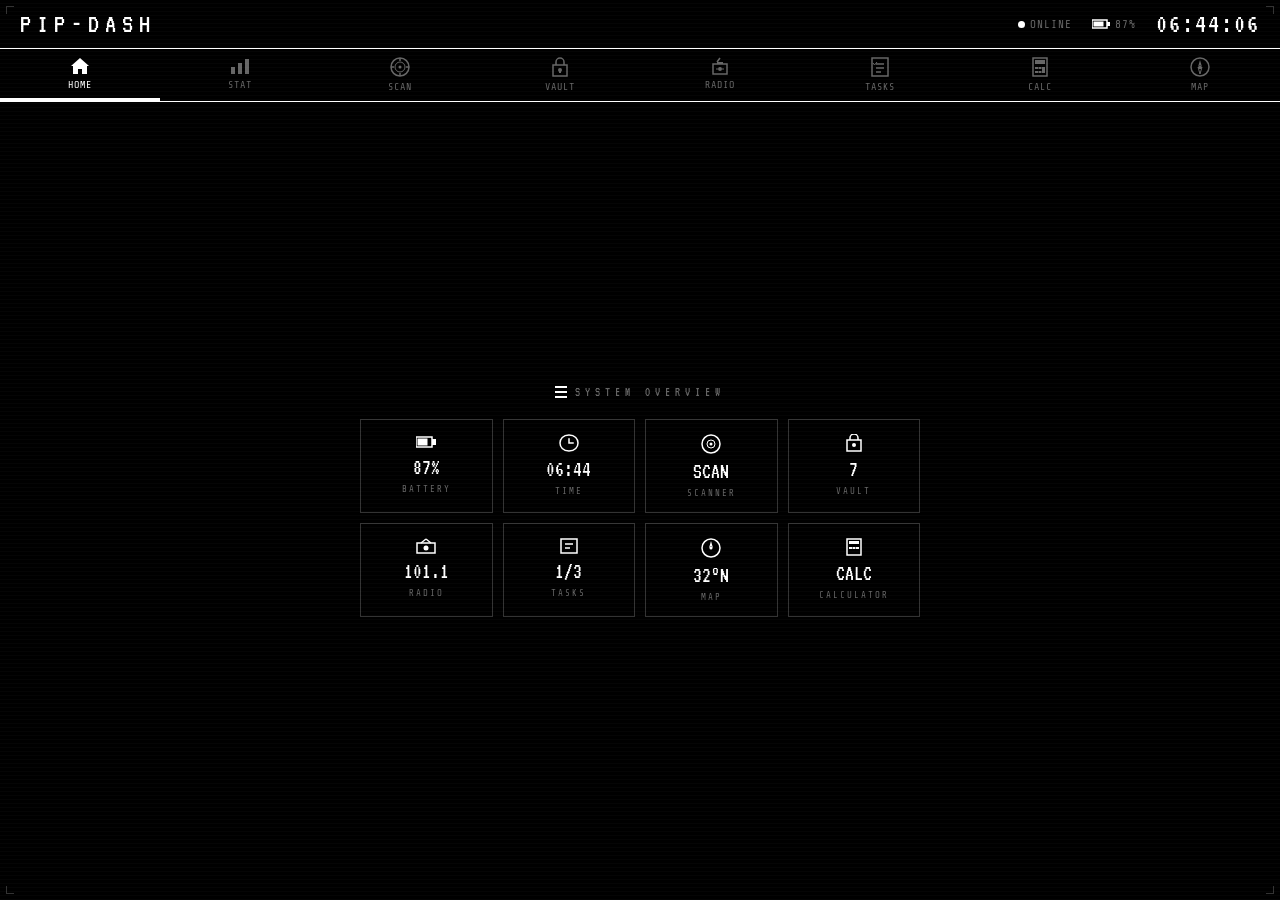
==== commit 831a4bf9: "Add files via upload" ====
--- a/index.html
+++ b/index.html
@@ -1,5 +1,5 @@
 <!DOCTYPE html>
-<html lang="he" dir="rtl">
+<html lang="en">
 <head>
 <meta charset="UTF-8">
 <meta name="viewport" content="width=device-width, initial-scale=1.0, maximum-scale=1.0, user-scalable=no">
@@ -8,238 +8,305 @@
 </head>
 <body>
 
-<div id="device">
-
-  <!-- Header -->
-  <div class="header">
-    <div class="header-logo">PIP-DASH</div>
-    <div class="header-meta">
-      <div class="header-indicators">
-        <div class="indicator"><div class="dot"></div> מחובר</div>
-        <div class="indicator">⚡ <span id="home-bat">87%</span></div>
-        <div class="indicator">📡 98%</div>
-      </div>
-      <div class="header-clock" id="hdr-clock">--:--:--</div>
-    </div>
-  </div>
-
-  <!-- Tab bar -->
-  <div class="tabbar">
-    <button class="tab active" data-page="home" onclick="showPage('home')">
-      <span class="tab-icon">🏠</span>
-      <span class="tab-label">בית</span>
-    </button>
-    <button class="tab" data-page="stat" onclick="showPage('stat')">
-      <span class="tab-icon">📊</span>
-      <span class="tab-label">סטטוס</span>
-    </button>
-    <button class="tab" data-page="scan" onclick="showPage('scan')">
-      <span class="tab-icon">🔍</span>
-      <span class="tab-label">סריקה</span>
-    </button>
-    <button class="tab" data-page="vault" onclick="showPage('vault')">
-      <span class="tab-icon">🔒</span>
-      <span class="tab-label">כספת</span>
-    </button>
-    <button class="tab" data-page="radio" onclick="showPage('radio')">
-      <span class="tab-icon">📻</span>
-      <span class="tab-label">רדיו</span>
-    </button>
-    <button class="tab" data-page="tasks" onclick="showPage('tasks')">
-      <span class="tab-icon">✅</span>
-      <span class="tab-label">משימות</span>
-    </button>
-    <button class="tab" data-page="calc" onclick="showPage('calc')">
-      <span class="tab-icon">🧮</span>
-      <span class="tab-label">מחשבון</span>
-    </button>
-    <button class="tab" data-page="map" onclick="showPage('map')">
-      <span class="tab-icon">🗺️</span>
-      <span class="tab-label">מפה</span>
-    </button>
-  </div>
-
-  <!-- Content -->
-  <div class="content">
-
-    <!-- HOME -->
-    <div class="page active" id="page-home">
-      <div class="sec-title"><span>🏠</span> סקירת מערכת</div>
-      <div class="home-grid">
-        <div class="mini-card" onclick="showPage('stat')">
-          <div class="mc-icon">⚡</div>
-          <div class="mc-label">סוללה</div>
-          <div class="mc-val" id="home-bat-card">87%</div>
-          <div class="mc-sub">יציב</div>
-        </div>
-        <div class="mini-card" onclick="showPage('stat')">
-          <div class="mc-icon">📡</div>
-          <div class="mc-label">אות</div>
-          <div class="mc-val">▊▊▊▊▊</div>
-          <div class="mc-sub">חזק</div>
-        </div>
-        <div class="mini-card" onclick="showPage('stat')">
-          <div class="mc-icon">🌡️</div>
-          <div class="mc-label">טמפרטורה</div>
-          <div class="mc-val">22°C</div>
-          <div class="mc-sub">תקין</div>
-        </div>
-        <div class="mini-card" onclick="showPage('radio')">
-          <div class="mc-icon">📻</div>
-          <div class="mc-label">רדיו</div>
-          <div class="mc-val" id="home-radio-freq">101.1</div>
-          <div class="mc-sub" id="home-radio-name">רדיו המדבר</div>
-        </div>
-        <div class="mini-card" onclick="showPage('tasks')">
-          <div class="mc-icon">✅</div>
-          <div class="mc-label">משימות</div>
-          <div class="mc-val" id="home-tasks">0/3</div>
-          <div class="mc-sub">ממתינות</div>
-        </div>
-        <div class="mini-card" onclick="showPage('scan')">
-          <div class="mc-icon">🔍</div>
-          <div class="mc-label">סריקה</div>
-          <div class="mc-val">מוכן</div>
-          <div class="mc-sub">לחץ לסרוק</div>
-        </div>
-        <div class="mini-card" onclick="showPage('vault')">
-          <div class="mc-icon">🔒</div>
-          <div class="mc-label">כספת</div>
-          <div class="mc-val">7</div>
-          <div class="mc-sub">קבצים</div>
-        </div>
-        <div class="mini-card" onclick="showPage('map')">
-          <div class="mc-icon">📍</div>
-          <div class="mc-label">מיקום</div>
-          <div class="mc-val">32°N</div>
-          <div class="mc-sub">תל אביב</div>
-        </div>
-      </div>
-      <div class="sys-log">
-        <div class="sec-title" style="margin-bottom:8px;border:none;padding:0;"><span>📋</span> יומן מערכת</div>
-        <div class="log-line bright">> רצף אתחול הושלם</div>
-        <div class="log-line">> כל המודולים נטענו</div>
-        <div class="log-line">> נעילת אות הושגה</div>
-        <div class="log-line" id="log-ts">> עדכון אחרון: --:--:--</div>
-      </div>
-    </div>
-
-    <!-- STAT -->
-    <div class="page" id="page-stat">
-      <div class="sec-title"><span>📊</span> סטטוס מערכת</div>
-      <div class="card">
-        <div class="card-label"><span>🕐</span> שעה מקומית</div>
-        <div class="card-value" id="stat-time">--:--:--</div>
-        <div class="card-sub" id="stat-date">--- -- ----</div>
-      </div>
-      <div class="grid3">
-        <div class="card">
-          <div class="card-label"><span>⚡</span> סוללה</div>
-          <div class="card-value" id="stat-bat">87%</div>
-        </div>
-        <div class="card">
-          <div class="card-label"><span>🌡️</span> טמפ'</div>
-          <div class="card-value">22°C</div>
-        </div>
-        <div class="card">
-          <div class="card-label"><span>☢️</span> קרינה</div>
-          <div class="card-value">0 RAD</div>
-        </div>
-      </div>
-      <div class="card">
-        <div class="sec-title" style="border:none;padding:0;margin-bottom:10px;"><span>💪</span> נתונים חיוניים</div>
-        <div class="bar-wrap">
-          <div class="bar-header"><span>❤️ HP</span><span>87/100</span></div>
+<!-- Pixel corner decorations on body level -->
+<div class="pixel-corner tl"></div>
+<div class="pixel-corner tr"></div>
+<div class="pixel-corner bl"></div>
+<div class="pixel-corner br"></div>
+
+<!-- ── HEADER ── -->
+<div id="header">
+  <div id="logo">PIP-DASH</div>
+  <div id="header-right">
+    <div class="hdr-stat"><div class="live-dot"></div> ONLINE</div>
+    <div class="hdr-stat" id="hdr-bat">
+      <!-- 8-bit battery SVG -->
+      <svg width="18" height="10" viewBox="0 0 18 10" fill="none" xmlns="http://www.w3.org/2000/svg">
+        <rect x="0" y="1" width="15" height="8" stroke="white" stroke-width="1.5"/>
+        <rect x="15" y="3" width="3" height="4" fill="white"/>
+        <rect id="bat-fill" x="1.5" y="2.5" width="10" height="5" fill="white"/>
+      </svg>
+      <span id="hdr-bat-pct">87%</span>
+    </div>
+    <div id="hdr-clock">--:--:--</div>
+  </div>
+</div>
+
+<!-- ── TABBAR ── -->
+<div id="tabbar">
+  <button class="tab active" data-page="home" onclick="showPage('home')">
+    <!-- house icon -->
+    <svg width="20" height="18" viewBox="0 0 20 18" fill="white" xmlns="http://www.w3.org/2000/svg">
+      <polygon points="10,1 1,9 3,9 3,17 8,17 8,12 12,12 12,17 17,17 17,9 19,9"/>
+    </svg>
+    HOME
+  </button>
+  <button class="tab" data-page="stat" onclick="showPage('stat')">
+    <!-- bar chart icon -->
+    <svg width="20" height="18" viewBox="0 0 20 18" fill="white" xmlns="http://www.w3.org/2000/svg">
+      <rect x="1" y="10" width="4" height="7"/>
+      <rect x="8" y="6" width="4" height="11"/>
+      <rect x="15" y="2" width="4" height="15"/>
+    </svg>
+    STAT
+  </button>
+  <button class="tab" data-page="scan" onclick="showPage('scan')">
+    <!-- radar/target icon -->
+    <svg width="20" height="20" viewBox="0 0 20 20" fill="none" xmlns="http://www.w3.org/2000/svg">
+      <circle cx="10" cy="10" r="9" stroke="white" stroke-width="1.5"/>
+      <circle cx="10" cy="10" r="5" stroke="white" stroke-width="1"/>
+      <circle cx="10" cy="10" r="1.5" fill="white"/>
+      <line x1="10" y1="1" x2="10" y2="4" stroke="white" stroke-width="1.5"/>
+      <line x1="10" y1="16" x2="10" y2="19" stroke="white" stroke-width="1.5"/>
+      <line x1="1" y1="10" x2="4" y2="10" stroke="white" stroke-width="1.5"/>
+      <line x1="16" y1="10" x2="19" y2="10" stroke="white" stroke-width="1.5"/>
+    </svg>
+    SCAN
+  </button>
+  <button class="tab" data-page="vault" onclick="showPage('vault')">
+    <!-- lock icon -->
+    <svg width="16" height="20" viewBox="0 0 16 20" fill="none" xmlns="http://www.w3.org/2000/svg">
+      <rect x="1" y="8" width="14" height="11" stroke="white" stroke-width="1.5" fill="none"/>
+      <path d="M4 8V5a4 4 0 0 1 8 0v3" stroke="white" stroke-width="1.5" fill="none"/>
+      <circle cx="8" cy="13" r="2" fill="white"/>
+      <rect x="7" y="13" width="2" height="3" fill="white"/>
+    </svg>
+    VAULT
+  </button>
+  <button class="tab" data-page="radio" onclick="showPage('radio')">
+    <!-- radio waves icon -->
+    <svg width="22" height="18" viewBox="0 0 22 18" fill="none" xmlns="http://www.w3.org/2000/svg">
+      <rect x="4" y="7" width="14" height="10" stroke="white" stroke-width="1.5"/>
+      <circle cx="11" cy="12" r="2" fill="white"/>
+      <rect x="8" y="5" width="6" height="2" fill="white"/>
+      <line x1="11" y1="1" x2="8" y2="5" stroke="white" stroke-width="1.5"/>
+      <line x1="7" y1="12" x2="9" y2="12" stroke="white" stroke-width="1"/>
+      <line x1="13" y1="12" x2="15" y2="12" stroke="white" stroke-width="1"/>
+    </svg>
+    RADIO
+  </button>
+  <button class="tab" data-page="tasks" onclick="showPage('tasks')">
+    <!-- checklist icon -->
+    <svg width="18" height="20" viewBox="0 0 18 20" fill="none" xmlns="http://www.w3.org/2000/svg">
+      <rect x="1" y="1" width="16" height="18" stroke="white" stroke-width="1.5"/>
+      <line x1="5" y1="7" x2="13" y2="7" stroke="white" stroke-width="1.5"/>
+      <line x1="5" y1="11" x2="13" y2="11" stroke="white" stroke-width="1.5"/>
+      <line x1="5" y1="15" x2="10" y2="15" stroke="white" stroke-width="1.5"/>
+      <polyline points="2,6 3.5,8 6,5" stroke="white" stroke-width="1" fill="none"/>
+    </svg>
+    TASKS
+  </button>
+  <button class="tab" data-page="calc" onclick="showPage('calc')">
+    <!-- calculator icon -->
+    <svg width="16" height="20" viewBox="0 0 16 20" fill="none" xmlns="http://www.w3.org/2000/svg">
+      <rect x="1" y="1" width="14" height="18" stroke="white" stroke-width="1.5"/>
+      <rect x="3" y="3" width="10" height="4" fill="white"/>
+      <rect x="3" y="10" width="3" height="2" fill="white"/>
+      <rect x="6.5" y="10" width="3" height="2" fill="white"/>
+      <rect x="10" y="10" width="3" height="2" fill="white"/>
+      <rect x="3" y="14" width="3" height="2" fill="white"/>
+      <rect x="6.5" y="14" width="3" height="2" fill="white"/>
+      <rect x="10" y="12" width="3" height="4" fill="white"/>
+    </svg>
+    CALC
+  </button>
+  <button class="tab" data-page="map" onclick="showPage('map')">
+    <!-- compass/map icon -->
+    <svg width="20" height="20" viewBox="0 0 20 20" fill="none" xmlns="http://www.w3.org/2000/svg">
+      <circle cx="10" cy="10" r="9" stroke="white" stroke-width="1.5"/>
+      <polygon points="10,3 12,10 10,8 8,10" fill="white"/>
+      <polygon points="10,17 12,10 10,12 8,10" fill="none" stroke="white" stroke-width="1"/>
+      <circle cx="10" cy="10" r="1.5" fill="white"/>
+    </svg>
+    MAP
+  </button>
+</div>
+
+<!-- ── CONTENT ── -->
+<div id="content">
+
+  <!-- HOME -->
+  <div class="page active" id="page-home">
+    <div class="page-title">
+      <svg width="12" height="12" viewBox="0 0 12 12" fill="white"><rect width="12" height="2"/><rect y="5" width="12" height="2"/><rect y="10" width="12" height="2"/></svg>
+      SYSTEM OVERVIEW
+    </div>
+    <div class="home-grid">
+      <div class="home-card" onclick="showPage('stat')">
+        <svg width="20" height="16" viewBox="0 0 20 16" fill="none"><rect x="0" y="3" width="16" height="10" stroke="white" stroke-width="1.5"/><rect x="16" y="5" width="4" height="6" fill="white"/><rect id="hc-bat" x="1.5" y="4.5" width="10" height="7" fill="white"/></svg>
+        <div class="hc-val" id="home-bat">87%</div>
+        <div class="hc-label">BATTERY</div>
+      </div>
+      <div class="home-card" onclick="showPage('stat')">
+        <svg width="20" height="18" viewBox="0 0 20 18" fill="none"><path d="M10 1 C4 1 1 5 1 9 C1 13 4 17 10 17 C16 17 19 13 19 9 C19 5 16 1 10 1Z" stroke="white" stroke-width="1.5"/><path d="M10 5 L10 9 L14 9" stroke="white" stroke-width="1.5" stroke-linecap="square"/></svg>
+        <div class="hc-val" id="home-clock-sm">--:--</div>
+        <div class="hc-label">TIME</div>
+      </div>
+      <div class="home-card" onclick="showPage('scan')">
+        <svg width="20" height="20" viewBox="0 0 20 20" fill="none"><circle cx="10" cy="10" r="9" stroke="white" stroke-width="1.5"/><circle cx="10" cy="10" r="4" stroke="white" stroke-width="1"/><circle cx="10" cy="10" r="1.5" fill="white"/></svg>
+        <div class="hc-val">SCAN</div>
+        <div class="hc-label">SCANNER</div>
+      </div>
+      <div class="home-card" onclick="showPage('vault')">
+        <svg width="16" height="18" viewBox="0 0 16 18" fill="none"><rect x="1" y="6" width="14" height="11" stroke="white" stroke-width="1.5"/><path d="M4 6V4a4 4 0 0 1 8 0v2" stroke="white" stroke-width="1.5" fill="none"/><circle cx="8" cy="11" r="2" fill="white"/></svg>
+        <div class="hc-val">7</div>
+        <div class="hc-label">VAULT</div>
+      </div>
+      <div class="home-card" onclick="showPage('radio')">
+        <svg width="22" height="16" viewBox="0 0 22 16" fill="none"><rect x="2" y="5" width="18" height="10" stroke="white" stroke-width="1.5"/><circle cx="11" cy="10" r="2.5" fill="white"/><line x1="6" y1="5" x2="11" y2="1" stroke="white" stroke-width="1.5"/><line x1="16" y1="5" x2="11" y2="1" stroke="white" stroke-width="1.5"/></svg>
+        <div class="hc-val" id="home-freq">101.1</div>
+        <div class="hc-label">RADIO</div>
+      </div>
+      <div class="home-card" onclick="showPage('tasks')">
+        <svg width="18" height="16" viewBox="0 0 18 16" fill="none"><rect x="1" y="1" width="16" height="14" stroke="white" stroke-width="1.5"/><line x1="5" y1="6" x2="13" y2="6" stroke="white" stroke-width="1.5"/><line x1="5" y1="10" x2="10" y2="10" stroke="white" stroke-width="1.5"/></svg>
+        <div class="hc-val" id="home-tasks">0/3</div>
+        <div class="hc-label">TASKS</div>
+      </div>
+      <div class="home-card" onclick="showPage('map')">
+        <svg width="20" height="20" viewBox="0 0 20 20" fill="none"><circle cx="10" cy="10" r="9" stroke="white" stroke-width="1.5"/><polygon points="10,3 12,10 10,8 8,10" fill="white"/><circle cx="10" cy="10" r="1.5" fill="white"/></svg>
+        <div class="hc-val">32°N</div>
+        <div class="hc-label">MAP</div>
+      </div>
+      <div class="home-card" onclick="showPage('calc')">
+        <svg width="16" height="18" viewBox="0 0 16 18" fill="none"><rect x="1" y="1" width="14" height="16" stroke="white" stroke-width="1.5"/><rect x="3" y="3" width="10" height="3" fill="white"/><rect x="3" y="9" width="3" height="2" fill="white"/><rect x="6.5" y="9" width="3" height="2" fill="white"/><rect x="10" y="9" width="3" height="2" fill="white"/></svg>
+        <div class="hc-val">CALC</div>
+        <div class="hc-label">CALCULATOR</div>
+      </div>
+    </div>
+  </div>
+
+  <!-- STAT -->
+  <div class="page" id="page-stat">
+    <div class="page-title">
+      <svg width="14" height="12" viewBox="0 0 14 12" fill="white"><rect x="0" y="6" width="3" height="6"/><rect x="4" y="3" width="3" height="9"/><rect x="8" y="0" width="3" height="12"/><rect x="12" y="4" width="2" height="8"/></svg>
+      STATUS
+    </div>
+    <div class="stat-wrap">
+      <div class="big-clock" id="stat-time">--:--:--</div>
+      <div class="stat-date" id="stat-date">--- -- ----</div>
+      <div class="stat-row">
+        <div class="stat-box"><div class="sb-val" id="stat-bat">87%</div><div class="sb-label">BATTERY</div></div>
+        <div class="stat-box"><div class="sb-val">22°C</div><div class="sb-label">TEMP</div></div>
+        <div class="stat-box"><div class="sb-val">0 RAD</div><div class="sb-label">RADIATION</div></div>
+      </div>
+      <div class="bar-group">
+        <div class="bar-item">
+          <div class="bar-head"><span>HP</span><span>87/100</span></div>
           <div class="bar-track"><div class="bar-fill" style="width:87%"></div></div>
         </div>
-        <div class="bar-wrap">
-          <div class="bar-header"><span>⚡ AP</span><span>62/100</span></div>
+        <div class="bar-item">
+          <div class="bar-head"><span>AP</span><span>62/100</span></div>
           <div class="bar-track"><div class="bar-fill" style="width:62%"></div></div>
         </div>
-        <div class="bar-wrap">
-          <div class="bar-header"><span>🔋 כוח</span><span>94/100</span></div>
+        <div class="bar-item">
+          <div class="bar-head"><span>PWR</span><span>94/100</span></div>
           <div class="bar-track"><div class="bar-fill" style="width:94%"></div></div>
         </div>
       </div>
     </div>
-
-    <!-- SCAN -->
-    <div class="page" id="page-scan">
-      <div class="sec-title"><span>🔍</span> סורק סביבה</div>
-      <div class="scan-box" onclick="doScan()">
-        <div class="scan-beam" id="scan-beam"></div>
-        <div class="scan-icon-big">⊕</div>
-        <div class="scan-hint" id="scan-hint">הקש להפעלת סריקה</div>
-      </div>
-      <div class="scan-output" id="scan-output"></div>
-    </div>
-
-    <!-- VAULT -->
-    <div class="page" id="page-vault">
-      <div class="sec-title"><span>🔒</span> ארכיון חסוי</div>
+  </div>
+
+  <!-- SCAN -->
+  <div class="page" id="page-scan">
+    <div class="page-title">
+      <svg width="14" height="14" viewBox="0 0 14 14" fill="none"><circle cx="7" cy="7" r="6" stroke="white" stroke-width="1.5"/><circle cx="7" cy="7" r="3" stroke="white" stroke-width="1"/><circle cx="7" cy="7" r="1" fill="white"/></svg>
+      SCANNER
+    </div>
+    <div class="scan-wrap">
+      <div class="scan-circle" id="scan-circle" onclick="doScan()">
+        <div class="scan-circle-inner">
+          <div class="scan-plus">+</div>
+        </div>
+        <div class="scan-sweep" id="scan-sweep"></div>
+        <div class="scan-ping" id="scan-ping"></div>
+      </div>
+      <div class="scan-label" id="scan-label">TAP TO SCAN</div>
+      <div class="scan-readout" id="scan-readout"></div>
+    </div>
+  </div>
+
+  <!-- VAULT -->
+  <div class="page" id="page-vault">
+    <div class="page-title">
+      <svg width="12" height="16" viewBox="0 0 12 16" fill="none"><rect x="1" y="6" width="10" height="9" stroke="white" stroke-width="1.5"/><path d="M3 6V4a3 3 0 0 1 6 0v2" stroke="white" stroke-width="1.5" fill="none"/><circle cx="6" cy="10" r="1.5" fill="white"/><rect x="5" y="10" width="2" height="3" fill="white"/></svg>
+      CLASSIFIED ARCHIVE
+    </div>
+    <div class="vault-wrap">
       <button class="vault-btn" onclick="retrieveVault()">
-        <span>🔓</span> אחזר רשומה
+        <svg width="16" height="16" viewBox="0 0 16 16" fill="none"><rect x="1" y="1" width="14" height="14" stroke="white" stroke-width="1.5"/><line x1="4" y1="8" x2="12" y2="8" stroke="white" stroke-width="1.5"/><line x1="8" y1="4" x2="8" y2="12" stroke="white" stroke-width="1.5"/></svg>
+        RETRIEVE
       </button>
-      <div class="vault-box" id="vault-box">
-        <div class="vault-top"><span>ממתין לבקשת אחזור...</span></div>
-        <div class="vault-body" style="color:var(--dim);font-size:12px;">לחץ על הכפתור כדי לגשת לנתונים חסויים.</div>
-      </div>
-    </div>
-
-    <!-- RADIO -->
-    <div class="page" id="page-radio">
-      <div class="sec-title"><span>📻</span> תקשורת</div>
-      <div class="radio-screen">
+      <div class="vault-display" id="vault-display">
+        <div class="vault-id">AWAITING REQUEST</div>
+        <div class="vault-text" style="color:var(--dim);font-size:12px;margin-top:8px;">Press RETRIEVE to access classified data.</div>
+      </div>
+    </div>
+  </div>
+
+  <!-- RADIO -->
+  <div class="page" id="page-radio">
+    <div class="page-title">
+      <svg width="16" height="14" viewBox="0 0 16 14" fill="none"><rect x="1" y="4" width="14" height="9" stroke="white" stroke-width="1.5"/><circle cx="8" cy="8.5" r="2" fill="white"/><line x1="4" y1="4" x2="8" y2="1" stroke="white" stroke-width="1.5"/><line x1="12" y1="4" x2="8" y2="1" stroke="white" stroke-width="1.5"/></svg>
+      COMMUNICATIONS
+    </div>
+    <div class="radio-wrap">
+      <div class="radio-display">
         <div class="radio-freq" id="radio-freq">101.1 FM</div>
-        <div class="radio-name" id="radio-name">רדיו המדבר</div>
+        <div class="radio-name" id="radio-name">WASTELAND FM</div>
         <div class="waveform" id="waveform"></div>
-        <div class="radio-state" id="radio-state">▶ משדר כעת</div>
-      </div>
-      <div class="station-row">
-        <div class="station on" id="station-0" onclick="selectStation(0)">
-          <div class="sicon">📻</div>
-          <div class="sname">רדיו המדבר</div>
-          <div class="son" id="sind-0">◉ שידור</div>
-          <div class="sfreq">101.1</div>
-        </div>
-        <div class="station" id="station-1" onclick="selectStation(1)">
-          <div class="sicon">🔒</div>
-          <div class="sname">רדיו הכספת</div>
-          <div class="son" id="sind-1" style="visibility:hidden">◉ שידור</div>
-          <div class="sfreq">88.3</div>
-        </div>
-        <div class="station" id="station-2" onclick="selectStation(2)">
-          <div class="sicon">💀</div>
-          <div class="sname">שקט מוחלט</div>
-          <div class="son" id="sind-2" style="visibility:hidden">◉ שידור</div>
-          <div class="sfreq">66.6</div>
-        </div>
-        <div class="station" id="station-3" onclick="selectStation(3)">
-          <div class="sicon">❓</div>
-          <div class="sname">אות לא ידוע</div>
-          <div class="son" id="sind-3" style="visibility:hidden">◉ שידור</div>
-          <div class="sfreq">???</div>
-        </div>
-      </div>
-    </div>
-
-    <!-- TASKS -->
-    <div class="page" id="page-tasks">
-      <div class="sec-title"><span>✅</span> יומן משימות</div>
+        <div class="radio-status" id="radio-status">▶ NOW BROADCASTING</div>
+      </div>
+      <div class="station-list">
+        <div class="station on" id="stn-0" onclick="selectStation(0)">
+          <div class="s-name">WASTELAND FM</div>
+          <div class="s-on" id="sind-0">◉ ON AIR</div>
+          <div class="s-freq">101.1</div>
+        </div>
+        <div class="station" id="stn-1" onclick="selectStation(1)">
+          <div class="s-name">VAULT RADIO</div>
+          <div class="s-on" id="sind-1">◉ ON AIR</div>
+          <div class="s-freq">88.3</div>
+        </div>
+        <div class="station" id="stn-2" onclick="selectStation(2)">
+          <div class="s-name">DEAD AIR</div>
+          <div class="s-on" id="sind-2">◉ ON AIR</div>
+          <div class="s-freq">66.6</div>
+        </div>
+        <div class="station" id="stn-3" onclick="selectStation(3)">
+          <div class="s-name">SIGNAL UNKNOWN</div>
+          <div class="s-on" id="sind-3">◉ ON AIR</div>
+          <div class="s-freq">???</div>
+        </div>
+      </div>
+    </div>
+  </div>
+
+  <!-- TASKS -->
+  <div class="page" id="page-tasks">
+    <div class="page-title">
+      <svg width="14" height="14" viewBox="0 0 14 14" fill="none"><rect x="1" y="1" width="12" height="12" stroke="white" stroke-width="1.5"/><polyline points="3,7 5,10 9,4" stroke="white" stroke-width="1.5" fill="none"/></svg>
+      TASK LOG
+    </div>
+    <div class="tasks-wrap">
       <div class="task-bar">
-        <input class="task-inp" id="task-inp" type="text" placeholder="משימה חדשה..." maxlength="40"
+        <input class="task-input" id="task-input" type="text" placeholder="NEW TASK..." maxlength="40"
           onkeydown="if(event.key==='Enter')addTask()">
-        <button class="task-inp-btn" onclick="addTask()">הוסף</button>
+        <button class="task-add" onclick="addTask()">ADD</button>
       </div>
       <div class="task-list" id="task-list"></div>
     </div>
-
-    <!-- CALC -->
-    <div class="page" id="page-calc">
-      <div class="sec-title"><span>🧮</span> מחשבון</div>
+  </div>
+
+  <!-- CALC -->
+  <div class="page" id="page-calc">
+    <div class="page-title">
+      <svg width="14" height="16" viewBox="0 0 14 16" fill="none"><rect x="1" y="1" width="12" height="14" stroke="white" stroke-width="1.5"/><rect x="3" y="3" width="8" height="3" fill="white"/><rect x="3" y="8" width="2" height="2" fill="white"/><rect x="6" y="8" width="2" height="2" fill="white"/><rect x="9" y="8" width="2" height="2" fill="white"/><rect x="3" y="12" width="2" height="2" fill="white"/><rect x="6" y="12" width="2" height="2" fill="white"/><rect x="9" y="10" width="2" height="4" fill="white"/></svg>
+      CALCULATOR
+    </div>
+    <div class="calc-wrap">
       <div class="calc-screen">
         <div class="calc-expr" id="calc-expr"></div>
-        <div class="calc-num" id="calc-num">0</div>
+        <div class="calc-val" id="calc-val">0</div>
       </div>
       <div class="calc-grid">
         <button class="cb op" onclick="co('C')">C</button>
@@ -263,51 +330,39 @@
         <button class="cb eq" onclick="co('=')">=</button>
       </div>
     </div>
-
-    <!-- MAP -->
-    <div class="page" id="page-map">
-      <div class="sec-title"><span>🗺️</span> ניווט</div>
-      <div class="compass-outer">
-        <div class="compass">
-          <span class="cdir n">N</span>
-          <span class="cdir s">S</span>
-          <span class="cdir e">E</span>
-          <span class="cdir w">W</span>
-          <div class="needle" id="needle">
-            <div class="needle-n"></div>
-            <div class="needle-s"></div>
-          </div>
-          <div class="compass-dot"></div>
-        </div>
-      </div>
-      <div class="grid2">
-        <div class="card">
-          <div class="card-label"><span>📍</span> קו רוחב</div>
-          <div class="card-value" style="font-size:26px;">32.07°N</div>
-        </div>
-        <div class="card">
-          <div class="card-label"><span>📍</span> קו אורך</div>
-          <div class="card-value" style="font-size:26px;">34.78°E</div>
-        </div>
-      </div>
-      <div class="map-dot-grid">
-        <div class="map-ping"></div>
-        <div class="map-ring"></div>
-        . . . . . . . . . . . . . . . . . . . . . . . . .
-      </div>
-      <div class="card">
-        <div class="card-label"><span>ℹ️</span> מידע אזור</div>
-        <div style="font-size:13px; line-height:2.2; margin-top:4px;">
-          <div>אזור: תל אביב סקטור 4</div>
-          <div>גובה: 5מ' מעל פני הים</div>
-          <div>רמת איום: <span style="color:var(--fg)">נמוך</span></div>
-          <div>מקלט קרוב: 0.4 ק"מ</div>
-        </div>
-      </div>
-    </div>
-
-  </div><!-- /content -->
-</div><!-- /device -->
+  </div>
+
+  <!-- MAP -->
+  <div class="page" id="page-map">
+    <div class="page-title">
+      <svg width="14" height="14" viewBox="0 0 14 14" fill="none"><circle cx="7" cy="7" r="6" stroke="white" stroke-width="1.5"/><polygon points="7,2 9,7 7,6 5,7" fill="white"/><circle cx="7" cy="7" r="1" fill="white"/></svg>
+      NAVIGATION
+    </div>
+    <div class="map-wrap">
+      <div class="compass">
+        <span class="cdir n">N</span>
+        <span class="cdir s">S</span>
+        <span class="cdir e">E</span>
+        <span class="cdir w">W</span>
+        <div class="needle" id="needle">
+          <div class="needle-n"></div>
+          <div class="needle-s"></div>
+        </div>
+        <div class="compass-dot"></div>
+      </div>
+      <div class="map-coords">
+        <div class="coord-box"><div class="coord-val">32.07°N</div><div class="coord-label">LATITUDE</div></div>
+        <div class="coord-box"><div class="coord-val">34.78°E</div><div class="coord-label">LONGITUDE</div></div>
+      </div>
+      <div class="map-radar">
+        <div class="radar-dot"></div>
+        <div class="radar-ring"></div>
+        <div class="map-label">TEL AVIV · SEC 4</div>
+      </div>
+    </div>
+  </div>
+
+</div><!-- /content -->
 
 <script src="app.js"></script>
 </body>
--- a/style.css
+++ b/style.css
@@ -3,32 +3,27 @@
 :root {
   --bg: #000;
   --fg: #fff;
-  --dim: #777;
-  --border: #333;
-  --active: #fff;
-  --inactive: #444;
-  --scanline: rgba(255,255,255,0.025);
-  --glow: 0 0 10px rgba(255,255,255,0.5);
-  --radius: 0px;
-}
-
-* { margin: 0; padding: 0; box-sizing: border-box; -webkit-tap-highlight-color: transparent; }
-
-html, body {
-  background: #111;
-  min-height: 100vh;
-  display: flex;
-  align-items: center;
-  justify-content: center;
-}
+  --dim: #666;
+  --border: #fff;
+  --dim-border: #333;
+  --glow: 0 0 8px rgba(255,255,255,0.6);
+}
+
+*, *::before, *::after { margin: 0; padding: 0; box-sizing: border-box; -webkit-tap-highlight-color: transparent; }
+
+html { height: 100%; }
 
 body {
+  background: var(--bg);
+  color: var(--fg);
   font-family: 'Share Tech Mono', monospace;
-  color: var(--fg);
-  direction: rtl;
-}
-
-/* CRT scanlines */
+  height: 100%;
+  overflow: hidden;
+  display: flex;
+  flex-direction: column;
+}
+
+/* ── CRT scanlines ── */
 body::before {
   content: '';
   position: fixed;
@@ -36,331 +31,356 @@
   background: repeating-linear-gradient(
     to bottom,
     transparent 0px, transparent 3px,
-    var(--scanline) 3px, var(--scanline) 4px
+    rgba(255,255,255,0.02) 3px, rgba(255,255,255,0.02) 4px
   );
   pointer-events: none;
   z-index: 9999;
 }
 
-/* Vignette */
-body::after {
-  content: '';
-  position: fixed;
-  inset: 0;
-  background: radial-gradient(ellipse at center, transparent 55%, rgba(0,0,0,0.75) 100%);
-  pointer-events: none;
-  z-index: 9998;
-}
-
-/* Device frame */
-#device {
-  width: 100%;
-  max-width: 700px;
-  min-height: 340px;
-  background: var(--bg);
-  border: 2px solid #444;
-  box-shadow: 0 0 40px rgba(255,255,255,0.08), inset 0 0 30px rgba(0,0,0,0.8);
-  display: flex;
-  flex-direction: column;
-  position: relative;
-  overflow: hidden;
-}
-
-@media (max-width: 720px) {
-  #device {
-    border: none;
-    min-height: 100vh;
-    max-width: 100%;
-  }
-  html, body { align-items: flex-start; }
-}
-
-/* Header */
-.header {
+/* ── HEADER ── */
+#header {
+  flex-shrink: 0;
   display: flex;
   align-items: center;
   justify-content: space-between;
-  padding: 10px 18px 8px;
+  padding: 10px 20px;
   border-bottom: 1px solid var(--border);
-  flex-shrink: 0;
-}
-
-.header-logo {
-  font-family: 'VT323', monospace;
-  font-size: 26px;
-  letter-spacing: 5px;
-  text-shadow: var(--glow);
-  animation: flicker 10s infinite;
-}
-
-.header-meta {
-  display: flex;
+}
+
+#logo {
+  font-family: 'VT323', monospace;
+  font-size: 28px;
+  letter-spacing: 6px;
+  animation: flicker 9s infinite;
+}
+
+#header-right {
+  display: flex;
+  align-items: center;
   gap: 20px;
-  align-items: center;
-}
-
-.header-clock {
-  font-family: 'VT323', monospace;
-  font-size: 24px;
-  text-shadow: var(--glow);
-}
-
-.header-indicators {
-  display: flex;
-  gap: 10px;
-  align-items: center;
+}
+
+#hdr-clock {
+  font-family: 'VT323', monospace;
+  font-size: 28px;
+  letter-spacing: 2px;
+}
+
+.hdr-stat {
   font-size: 11px;
-  color: var(--dim);
   letter-spacing: 1px;
-}
-
-.indicator {
-  display: flex;
-  align-items: center;
-  gap: 4px;
-}
-
-.dot {
+  color: var(--dim);
+  display: flex;
+  align-items: center;
+  gap: 5px;
+}
+
+.live-dot {
   width: 7px; height: 7px;
   background: var(--fg);
   border-radius: 50%;
-  animation: blink 2s infinite;
-  box-shadow: var(--glow);
-}
-
-/* Tab bar */
-.tabbar {
+  animation: blink 1.4s infinite;
+  display: inline-block;
+}
+
+/* ── TABBAR ── */
+#tabbar {
+  flex-shrink: 0;
   display: flex;
   border-bottom: 1px solid var(--border);
   overflow-x: auto;
   scrollbar-width: none;
-  flex-shrink: 0;
-  background: #050505;
-}
-.tabbar::-webkit-scrollbar { display: none; }
+}
+#tabbar::-webkit-scrollbar { display: none; }
 
 .tab {
   flex: 1;
-  min-width: 70px;
-  padding: 10px 6px;
+  min-width: 60px;
+  padding: 8px 4px 6px;
   background: none;
   border: none;
-  border-bottom: 2px solid transparent;
-  color: var(--inactive);
+  border-bottom: 3px solid transparent;
+  color: var(--dim);
   font-family: 'Share Tech Mono', monospace;
+  font-size: 10px;
+  letter-spacing: 1px;
+  cursor: pointer;
+  display: flex;
+  flex-direction: column;
+  align-items: center;
+  gap: 4px;
+  transition: color 0.15s, border-color 0.15s;
+  user-select: none;
+}
+.tab svg { opacity: 0.4; transition: opacity 0.15s; }
+.tab.active { color: var(--fg); border-bottom-color: var(--fg); }
+.tab.active svg { opacity: 1; }
+.tab:active { opacity: 0.5; }
+
+/* ── CONTENT ── */
+#content {
+  flex: 1;
+  overflow: hidden;
+  position: relative;
+}
+
+/* ── PAGES ── */
+.page {
+  display: none;
+  position: absolute;
+  inset: 0;
+  padding: 24px 20px;
+  flex-direction: column;
+  align-items: center;
+  justify-content: center;
+  animation: pagein 0.2s ease;
+}
+.page.active { display: flex; }
+
+.page-title {
+  font-family: 'VT323', monospace;
+  font-size: 13px;
+  letter-spacing: 5px;
+  color: var(--dim);
+  margin-bottom: 20px;
+  display: flex;
+  align-items: center;
+  gap: 8px;
+}
+
+/* ── HOME ── */
+.home-grid {
+  display: grid;
+  grid-template-columns: repeat(4, 1fr);
+  gap: 10px;
+  width: 100%;
+  max-width: 560px;
+}
+@media (max-width: 480px) {
+  .home-grid { grid-template-columns: repeat(2, 1fr); }
+}
+
+.home-card {
+  border: 1px solid var(--dim-border);
+  padding: 14px 10px;
+  display: flex;
+  flex-direction: column;
+  align-items: center;
+  gap: 6px;
+  cursor: pointer;
+  transition: border-color 0.15s;
+}
+.home-card:active, .home-card:hover { border-color: var(--fg); }
+.home-card .hc-val {
+  font-family: 'VT323', monospace;
+  font-size: 22px;
+}
+.home-card .hc-label {
+  font-size: 9px;
+  letter-spacing: 2px;
+  color: var(--dim);
+}
+
+/* ── STAT ── */
+.stat-wrap {
+  width: 100%;
+  max-width: 480px;
+  display: flex;
+  flex-direction: column;
+  gap: 12px;
+}
+
+.big-clock {
+  font-family: 'VT323', monospace;
+  font-size: 72px;
+  letter-spacing: 4px;
+  text-align: center;
+  line-height: 1;
+  animation: flicker 11s infinite;
+}
+
+.stat-date {
   font-size: 12px;
-  letter-spacing: 1px;
-  cursor: pointer;
-  transition: all 0.15s;
-  display: flex;
-  flex-direction: column;
-  align-items: center;
-  gap: 3px;
-  user-select: none;
-}
-.tab .tab-icon { font-size: 18px; }
-.tab .tab-label { font-size: 10px; }
-.tab.active {
-  color: var(--active);
-  border-bottom-color: var(--active);
-  text-shadow: var(--glow);
-}
-.tab:active { opacity: 0.5; }
-
-/* Main content */
-.content {
-  flex: 1;
-  overflow-y: auto;
-  overflow-x: hidden;
-  scrollbar-width: thin;
-  scrollbar-color: var(--border) transparent;
-}
-
-/* Pages */
-.page { display: none; padding: 16px 18px; animation: pagein 0.2s ease; }
-.page.active { display: block; }
-
-/* Section title */
-.sec-title {
-  font-size: 10px;
   letter-spacing: 3px;
   color: var(--dim);
-  margin-bottom: 14px;
-  padding-bottom: 6px;
-  border-bottom: 1px solid var(--border);
-  display: flex;
-  align-items: center;
-  gap: 8px;
-}
-.sec-title span { font-size: 14px; }
-
-/* Cards */
-.card {
-  border: 1px solid var(--border);
-  padding: 14px 16px;
-  margin-bottom: 10px;
-  position: relative;
-}
-.card-label {
-  font-size: 10px;
+  text-align: center;
+}
+
+.stat-row {
+  display: grid;
+  grid-template-columns: repeat(3, 1fr);
+  gap: 10px;
+}
+
+.stat-box {
+  border: 1px solid var(--dim-border);
+  padding: 12px;
+  text-align: center;
+}
+.stat-box .sb-val {
+  font-family: 'VT323', monospace;
+  font-size: 28px;
+}
+.stat-box .sb-label {
+  font-size: 9px;
   letter-spacing: 2px;
   color: var(--dim);
-  margin-bottom: 5px;
-  display: flex;
-  align-items: center;
-  gap: 6px;
-}
-.card-value {
-  font-family: 'VT323', monospace;
-  font-size: 36px;
-  text-shadow: var(--glow);
-  line-height: 1;
-}
-.card-sub { font-size: 11px; color: var(--dim); margin-top: 4px; }
-
-/* Grid */
-.grid2 { display: grid; grid-template-columns: 1fr 1fr; gap: 10px; margin-bottom: 10px; }
-.grid3 { display: grid; grid-template-columns: 1fr 1fr 1fr; gap: 10px; margin-bottom: 10px; }
-
-/* Progress bar */
-.bar-wrap { margin: 10px 0; }
-.bar-header { font-size: 11px; color: var(--dim); letter-spacing: 1px; display: flex; justify-content: space-between; margin-bottom: 4px; }
-.bar-track { height: 8px; background: #111; border: 1px solid var(--border); }
-.bar-fill { height: 100%; background: var(--fg); transition: width 1.2s ease; }
-
-/* HOME */
-.home-grid { display: grid; grid-template-columns: repeat(4, 1fr); gap: 8px; }
-@media (max-width: 480px) { .home-grid { grid-template-columns: repeat(2, 1fr); } }
-
-.mini-card {
-  border: 1px solid var(--border);
-  padding: 12px 10px;
-  cursor: pointer;
-  transition: border-color 0.15s;
-  text-align: center;
-}
-.mini-card:active { border-color: var(--fg); background: #0a0a0a; }
-.mc-icon { font-size: 22px; margin-bottom: 4px; }
-.mc-label { font-size: 9px; letter-spacing: 1px; color: var(--dim); margin-bottom: 4px; }
-.mc-val { font-family: 'VT323', monospace; font-size: 20px; }
-.mc-sub { font-size: 9px; color: var(--dim); margin-top: 2px; }
-
-.sys-log {
-  border: 1px solid var(--border);
-  padding: 12px 14px;
-  margin-top: 10px;
-}
-.log-line { font-size: 11px; color: var(--dim); line-height: 2; }
-.log-line.bright { color: var(--fg); }
-
-/* SCAN */
-.scan-box {
-  border: 1px solid var(--border);
-  padding: 28px 16px;
-  text-align: center;
+  margin-top: 2px;
+}
+
+.bar-group { display: flex; flex-direction: column; gap: 8px; }
+.bar-item {}
+.bar-head { display: flex; justify-content: space-between; font-size: 10px; color: var(--dim); letter-spacing: 1px; margin-bottom: 3px; }
+.bar-track { height: 6px; background: #111; border: 1px solid var(--dim-border); }
+.bar-fill { height: 100%; background: var(--fg); }
+
+/* ── SCAN ── */
+.scan-wrap {
+  width: 100%;
+  max-width: 400px;
+  display: flex;
+  flex-direction: column;
+  align-items: center;
+  gap: 16px;
+}
+
+.scan-circle {
+  width: 140px; height: 140px;
+  border: 2px solid var(--fg);
+  border-radius: 50%;
+  display: flex;
+  align-items: center;
+  justify-content: center;
   cursor: pointer;
   position: relative;
   overflow: hidden;
-  min-height: 140px;
-  display: flex;
-  flex-direction: column;
+  transition: box-shadow 0.2s;
+}
+.scan-circle:active { box-shadow: 0 0 20px rgba(255,255,255,0.3); }
+
+.scan-circle-inner {
+  width: 100px; height: 100px;
+  border: 1px solid var(--dim-border);
+  border-radius: 50%;
+  display: flex;
   align-items: center;
   justify-content: center;
-  gap: 10px;
-  margin-bottom: 14px;
-  transition: background 0.1s;
-}
-.scan-box:active { background: #0d0d0d; }
-
-.scan-icon-big { font-size: 52px; animation: flicker 5s infinite; }
-.scan-hint { font-size: 12px; letter-spacing: 2px; color: var(--dim); }
-
-.scan-beam {
-  position: absolute;
-  left: 0; right: 0;
-  height: 2px;
-  background: linear-gradient(to right, transparent, rgba(255,255,255,0.8), transparent);
-  top: -4px;
+  position: relative;
+}
+
+.scan-plus {
+  font-family: 'VT323', monospace;
+  font-size: 56px;
+  line-height: 1;
+  animation: flicker 6s infinite;
+}
+
+.scan-sweep {
+  position: absolute;
+  inset: 0;
+  border-radius: 50%;
+  background: conic-gradient(from 0deg, transparent 0deg, rgba(255,255,255,0.15) 60deg, transparent 60deg);
+  animation: sweep 3s linear infinite;
   display: none;
 }
-.scan-beam.active {
-  display: block;
-  animation: beamscan 1.4s ease-in-out forwards;
-}
-
-.scan-output {
-  border: 1px solid var(--border);
-  padding: 14px;
+.scan-sweep.on { display: block; }
+
+.scan-ping {
+  position: absolute;
+  top: 50%; left: 50%;
+  width: 0; height: 0;
+  border: 1px solid var(--fg);
+  border-radius: 50%;
+  transform: translate(-50%, -50%);
+  animation: none;
+}
+.scan-ping.on { animation: sonar 1.5s ease-out infinite; }
+
+.scan-label {
+  font-size: 11px;
+  letter-spacing: 3px;
+  color: var(--dim);
+}
+
+.scan-readout {
+  width: 100%;
+  border: 1px solid var(--dim-border);
+  padding: 12px 14px;
+  font-size: 12px;
+  line-height: 2;
+  min-height: 80px;
   display: none;
-  font-size: 13px;
-  line-height: 2;
-}
-.scan-output.show { display: block; }
-.scan-row { opacity: 0; animation: fadein 0.3s forwards; }
-
-/* VAULT */
+}
+.scan-readout.show { display: block; }
+.scan-line-item { opacity: 0; animation: fadein 0.3s forwards; }
+
+/* ── VAULT ── */
+.vault-wrap {
+  width: 100%;
+  max-width: 440px;
+  display: flex;
+  flex-direction: column;
+  gap: 14px;
+}
+
 .vault-btn {
   width: 100%;
   padding: 18px;
   background: none;
-  border: 1px solid var(--fg);
+  border: 2px solid var(--fg);
   color: var(--fg);
   font-family: 'VT323', monospace;
-  font-size: 24px;
-  letter-spacing: 5px;
-  cursor: pointer;
-  margin-bottom: 14px;
-  text-shadow: var(--glow);
-  transition: all 0.15s;
+  font-size: 26px;
+  letter-spacing: 6px;
+  cursor: pointer;
   display: flex;
   align-items: center;
   justify-content: center;
-  gap: 10px;
-}
-.vault-btn:active { background: #111; letter-spacing: 7px; }
-
-.vault-box {
-  border: 1px solid var(--border);
+  gap: 12px;
+  transition: all 0.1s;
+}
+.vault-btn:active { background: var(--fg); color: var(--bg); }
+
+.vault-display {
+  border: 1px solid var(--dim-border);
   padding: 16px;
   min-height: 110px;
-}
-.vault-top { font-size: 10px; letter-spacing: 2px; color: var(--dim); margin-bottom: 10px; padding-bottom: 8px; border-bottom: 1px solid var(--border); display: flex; justify-content: space-between; }
-.vault-body { font-size: 14px; line-height: 1.8; }
-.vault-footer { font-size: 10px; color: var(--dim); margin-top: 10px; }
-
-/* RADIO */
-.radio-screen {
-  border: 1px solid var(--border);
+  display: flex;
+  flex-direction: column;
+  gap: 8px;
+}
+.vault-id { font-size: 10px; letter-spacing: 3px; color: var(--dim); }
+.vault-text { font-size: 14px; line-height: 1.8; }
+.vault-clear { font-size: 10px; letter-spacing: 2px; color: var(--dim); margin-top: 4px; }
+
+/* ── RADIO ── */
+.radio-wrap {
+  width: 100%;
+  max-width: 420px;
+  display: flex;
+  flex-direction: column;
+  gap: 12px;
+}
+
+.radio-display {
+  border: 1px solid var(--dim-border);
   padding: 16px;
   text-align: center;
-  margin-bottom: 14px;
-}
-.radio-freq { font-family: 'VT323', monospace; font-size: 48px; text-shadow: var(--glow); line-height: 1; }
-.radio-name { font-size: 12px; letter-spacing: 2px; color: var(--dim); margin-top: 4px; }
-.radio-state { font-size: 11px; color: var(--dim); margin-top: 8px; }
-
-.waveform {
-  display: flex;
-  align-items: center;
-  justify-content: center;
-  gap: 3px;
-  height: 36px;
-  margin: 12px 0 4px;
-}
-.wb {
-  width: 4px;
-  background: var(--fg);
-  border-radius: 1px;
-  animation: wave 0.7s ease-in-out infinite alternate;
-}
-
-.station-row {
-  display: flex;
-  flex-direction: column;
-  gap: 6px;
-}
+}
+.radio-freq {
+  font-family: 'VT323', monospace;
+  font-size: 52px;
+  letter-spacing: 3px;
+  animation: flicker 12s infinite;
+}
+.radio-name { font-size: 11px; letter-spacing: 3px; color: var(--dim); margin-top: 4px; }
+.waveform { display: flex; align-items: center; justify-content: center; gap: 3px; height: 32px; margin: 10px 0 6px; }
+.wb { width: 4px; background: var(--fg); animation: wave 0.7s ease-in-out infinite alternate; }
+.radio-status { font-size: 11px; letter-spacing: 2px; color: var(--dim); }
+
+.station-list { display: flex; flex-direction: column; gap: 6px; }
 .station {
-  border: 1px solid var(--border);
+  border: 1px solid var(--dim-border);
   padding: 12px 16px;
   display: flex;
   align-items: center;
@@ -370,192 +390,257 @@
   gap: 10px;
 }
 .station:active, .station.on { border-color: var(--fg); }
-.station.on .sname { text-shadow: var(--glow); }
-.sicon { font-size: 20px; }
-.sname { font-size: 13px; flex: 1; }
-.sfreq { font-family: 'VT323', monospace; font-size: 20px; color: var(--dim); }
-.son { font-size: 10px; letter-spacing: 1px; color: var(--fg); }
-
-/* TASKS */
-.task-bar {
-  display: flex;
-  gap: 8px;
-  margin-bottom: 14px;
-}
-.task-inp {
+.station.on .s-name { color: var(--fg); }
+.s-name { font-size: 13px; letter-spacing: 1px; flex: 1; color: var(--dim); }
+.s-freq { font-family: 'VT323', monospace; font-size: 22px; color: var(--dim); }
+.station.on .s-freq { color: var(--fg); }
+.s-on { font-size: 9px; letter-spacing: 1px; color: var(--fg); visibility: hidden; }
+.station.on .s-on { visibility: visible; animation: blink 1s infinite; }
+
+/* ── TASKS ── */
+.tasks-wrap {
+  width: 100%;
+  max-width: 420px;
+  display: flex;
+  flex-direction: column;
+  gap: 10px;
+}
+
+.task-bar { display: flex; gap: 8px; }
+.task-input {
   flex: 1;
   background: none;
-  border: 1px solid var(--border);
+  border: 1px solid var(--dim-border);
+  border-bottom-color: var(--fg);
   color: var(--fg);
   font-family: 'Share Tech Mono', monospace;
   font-size: 14px;
   padding: 10px 12px;
   outline: none;
-  direction: rtl;
-}
-.task-inp::placeholder { color: var(--dim); }
-.task-inp:focus { border-color: var(--fg); }
-.task-inp-btn {
+}
+.task-input:focus { border-color: var(--fg); }
+.task-input::placeholder { color: var(--dim); }
+.task-add {
   background: none;
   border: 1px solid var(--fg);
   color: var(--fg);
   font-family: 'VT323', monospace;
   font-size: 22px;
-  padding: 6px 16px;
+  padding: 6px 18px;
   cursor: pointer;
   letter-spacing: 2px;
-  transition: background 0.1s;
-}
-.task-inp-btn:active { background: var(--fg); color: var(--bg); }
-
-.task-list { display: flex; flex-direction: column; gap: 6px; }
+  transition: all 0.1s;
+}
+.task-add:active { background: var(--fg); color: var(--bg); }
+
+.task-list { display: flex; flex-direction: column; gap: 6px; max-height: 240px; overflow-y: auto; }
 .task-item {
   display: flex;
   align-items: center;
-  gap: 10px;
+  gap: 12px;
   padding: 12px 14px;
-  border: 1px solid var(--border);
-  cursor: pointer;
-  transition: all 0.15s;
-}
-.task-item.done { border-color: #222; }
-.task-item.done .t-text { color: var(--dim); text-decoration: line-through; }
+  border: 1px solid var(--dim-border);
+  cursor: pointer;
+}
+.task-item.done { opacity: 0.4; }
+.task-item.done .t-text { text-decoration: line-through; }
 .t-check {
   width: 18px; height: 18px;
-  border: 1px solid var(--fg);
+  border: 2px solid var(--fg);
   flex-shrink: 0;
   display: flex; align-items: center; justify-content: center;
   font-size: 12px;
-  transition: all 0.1s;
+  font-family: 'VT323', monospace;
 }
 .task-item.done .t-check { background: var(--fg); color: var(--bg); }
-.t-text { font-size: 14px; flex: 1; }
-.t-del { font-size: 18px; color: var(--dim); padding: 0 4px; }
-
-/* CALC */
+.t-text { font-size: 13px; letter-spacing: 1px; flex: 1; }
+.t-del { font-size: 16px; color: var(--dim); padding: 2px 4px; opacity: 0.6; }
+
+/* ── CALC ── */
+.calc-wrap {
+  width: 100%;
+  max-width: 320px;
+  display: flex;
+  flex-direction: column;
+  gap: 10px;
+}
+
 .calc-screen {
-  border: 1px solid var(--border);
+  border: 1px solid var(--dim-border);
   padding: 12px 16px;
-  margin-bottom: 12px;
   text-align: right;
-  direction: ltr;
-}
-.calc-expr { font-size: 12px; color: var(--dim); min-height: 18px; }
-.calc-num { font-family: 'VT323', monospace; font-size: 52px; text-shadow: var(--glow); line-height: 1; }
+}
+.calc-expr { font-size: 11px; color: var(--dim); min-height: 16px; letter-spacing: 1px; }
+.calc-val { font-family: 'VT323', monospace; font-size: 56px; line-height: 1; }
 
 .calc-grid {
   display: grid;
   grid-template-columns: repeat(4, 1fr);
   gap: 6px;
-  direction: ltr;
 }
 .cb {
   background: none;
-  border: 1px solid var(--border);
+  border: 1px solid var(--dim-border);
   color: var(--fg);
   font-family: 'VT323', monospace;
   font-size: 26px;
-  padding: 16px 4px;
-  cursor: pointer;
-  transition: all 0.1s;
+  padding: 14px 4px;
+  cursor: pointer;
+  transition: all 0.08s;
   letter-spacing: 1px;
-}
-.cb:active { background: var(--fg); color: var(--bg); }
+  line-height: 1;
+}
+.cb:active { background: var(--fg); color: var(--bg); border-color: var(--fg); }
 .cb.op { color: var(--dim); }
 .cb.wide { grid-column: span 2; }
-.cb.eq { border-color: var(--fg); color: var(--fg); text-shadow: var(--glow); }
-
-/* MAP */
-.compass-outer {
-  display: flex;
-  justify-content: center;
-  padding: 16px 0 20px;
-}
+.cb.eq { border-color: var(--fg); }
+
+/* ── MAP ── */
+.map-wrap {
+  display: flex;
+  flex-direction: column;
+  align-items: center;
+  gap: 16px;
+  width: 100%;
+  max-width: 360px;
+}
+
 .compass {
   width: 180px; height: 180px;
   border: 2px solid var(--fg);
   border-radius: 50%;
   position: relative;
   display: flex; align-items: center; justify-content: center;
-  box-shadow: var(--glow), inset 0 0 30px rgba(255,255,255,0.04);
-}
+  flex-shrink: 0;
+}
+
+.compass::before {
+  content: '';
+  position: absolute;
+  width: 160px; height: 160px;
+  border: 1px solid var(--dim-border);
+  border-radius: 50%;
+}
+
 .cdir {
   position: absolute;
   font-family: 'VT323', monospace;
-  font-size: 20px;
+  font-size: 18px;
   line-height: 1;
 }
-.cdir.n { top: 10px; left: 50%; transform: translateX(-50%); text-shadow: var(--glow); }
+.cdir.n { top: 10px; left: 50%; transform: translateX(-50%); }
 .cdir.s { bottom: 10px; left: 50%; transform: translateX(-50%); color: var(--dim); }
 .cdir.e { right: 12px; top: 50%; transform: translateY(-50%); color: var(--dim); }
 .cdir.w { left: 12px; top: 50%; transform: translateY(-50%); color: var(--dim); }
+
 .needle {
+  position: absolute;
   width: 2px; height: 70px;
-  position: absolute;
-  top: 20px;
-  left: 50%;
+  top: 20px; left: 50%;
   margin-left: -1px;
   transform-origin: bottom center;
-  transition: transform 1.2s cubic-bezier(0.25, 0.46, 0.45, 0.94);
+  transition: transform 1.4s cubic-bezier(0.25,0.46,0.45,0.94);
 }
 .needle-n { width: 100%; height: 50%; background: var(--fg); }
 .needle-s { width: 100%; height: 50%; background: var(--dim); }
-.compass-dot {
-  width: 10px; height: 10px;
-  background: var(--fg);
-  border-radius: 50%;
-  z-index: 2;
-  box-shadow: var(--glow);
-}
-
-.map-dot-grid {
-  border: 1px solid var(--border);
-  height: 80px;
+.compass-dot { width: 10px; height: 10px; background: var(--fg); border-radius: 50%; z-index: 2; box-shadow: var(--glow); position: relative; }
+
+/* cross hairs */
+.compass::after {
+  content: '';
+  position: absolute;
+  width: 100%; height: 1px;
+  background: var(--dim-border);
+  top: 50%;
+}
+
+.map-coords {
+  display: grid;
+  grid-template-columns: 1fr 1fr;
+  gap: 10px;
+  width: 100%;
+}
+.coord-box {
+  border: 1px solid var(--dim-border);
+  padding: 10px 12px;
+  text-align: center;
+}
+.coord-val { font-family: 'VT323', monospace; font-size: 26px; }
+.coord-label { font-size: 9px; letter-spacing: 2px; color: var(--dim); margin-top: 2px; }
+
+.map-radar {
+  width: 100%;
+  border: 1px solid var(--dim-border);
+  height: 60px;
+  display: flex;
+  align-items: center;
+  justify-content: center;
   position: relative;
   overflow: hidden;
-  margin-bottom: 10px;
-  display: flex;
-  align-items: center;
-  justify-content: center;
-  font-family: 'VT323', monospace;
-  font-size: 14px;
-  color: #222;
-  letter-spacing: 4px;
-}
-.map-ping {
-  position: absolute;
-  width: 8px; height: 8px;
+}
+.radar-dot {
+  width: 6px; height: 6px;
   background: var(--fg);
   border-radius: 50%;
-  top: 50%; left: 50%;
-  transform: translate(-50%, -50%);
+  position: absolute;
   box-shadow: var(--glow);
   animation: ping 2s infinite;
 }
-.map-ring {
-  position: absolute;
-  width: 8px; height: 8px;
+.radar-ring {
+  position: absolute;
   border: 1px solid var(--fg);
   border-radius: 50%;
-  top: 50%; left: 50%;
-  transform: translate(-50%, -50%);
   animation: ring 2s infinite;
   opacity: 0;
 }
-
-/* Animations */
+.map-label {
+  font-size: 10px;
+  letter-spacing: 3px;
+  color: var(--dim);
+  position: absolute;
+  right: 10px;
+  bottom: 8px;
+}
+
+/* ── PIXEL DECORATIONS (pure CSS shapes) ── */
+.pixel-corner {
+  position: absolute;
+  width: 8px; height: 8px;
+  border-color: var(--dim-border);
+  border-style: solid;
+  pointer-events: none;
+}
+.pixel-corner.tl { top: 6px; left: 6px; border-width: 1px 0 0 1px; }
+.pixel-corner.tr { top: 6px; right: 6px; border-width: 1px 1px 0 0; }
+.pixel-corner.bl { bottom: 6px; left: 6px; border-width: 0 0 1px 1px; }
+.pixel-corner.br { bottom: 6px; right: 6px; border-width: 0 1px 1px 0; }
+
+/* ── ANIMATIONS ── */
 @keyframes flicker {
-  0%,94%,100% { opacity: 1; }
-  95% { opacity: 0.6; }
-  97% { opacity: 0.9; }
-  98% { opacity: 0.4; }
+  0%,93%,100% { opacity: 1; }
+  94% { opacity: 0.5; }
+  95% { opacity: 1; }
+  97% { opacity: 0.7; }
+  98% { opacity: 1; }
 }
 @keyframes blink { 0%,49% { opacity: 1; } 50%,100% { opacity: 0; } }
-@keyframes pagein { from { opacity: 0; transform: translateY(5px); } to { opacity: 1; transform: translateY(0); } }
-@keyframes beamscan { from { top: 0; } to { top: 100%; } }
+@keyframes pagein { from { opacity: 0; transform: translateY(6px); } to { opacity: 1; transform: translateY(0); } }
 @keyframes fadein { from { opacity: 0; } to { opacity: 1; } }
-@keyframes wave { from { transform: scaleY(0.2); } to { transform: scaleY(1); } }
-@keyframes ping { 0%,100% { box-shadow: 0 0 4px rgba(255,255,255,0.8); } 50% { box-shadow: 0 0 14px rgba(255,255,255,1); } }
-@keyframes ring { 0% { width: 8px; height: 8px; opacity: 0.8; margin: -4px; } 100% { width: 60px; height: 60px; opacity: 0; margin: -30px; } }
-@keyframes glitch { 0%,100% { transform: translateX(0); clip-path: none; } 20% { transform: translateX(-3px); } 40% { transform: translateX(3px); } }
+@keyframes wave { from { transform: scaleY(0.15); } to { transform: scaleY(1); } }
+@keyframes sweep { from { transform: rotate(0deg); } to { transform: rotate(360deg); } }
+@keyframes sonar {
+  0% { width: 0; height: 0; opacity: 0.8; margin: 0; }
+  100% { width: 130px; height: 130px; opacity: 0; margin: -65px; }
+}
+@keyframes ping { 0%,100% { box-shadow: 0 0 4px rgba(255,255,255,0.8); } 50% { box-shadow: 0 0 16px rgba(255,255,255,1); } }
+@keyframes ring {
+  0% { width: 6px; height: 6px; opacity: 1; top: 50%; left: 50%; margin: -3px; }
+  100% { width: 120px; height: 120px; opacity: 0; top: 50%; left: 50%; margin: -60px; }
+}
+@keyframes glitch { 0%,100% { transform: translateX(0); } 25% { transform: translateX(-3px); } 75% { transform: translateX(3px); } }
 .glitch { animation: glitch 0.25s ease; }
+
+/* scrollbar */
+::-webkit-scrollbar { width: 3px; }
+::-webkit-scrollbar-track { background: transparent; }
+::-webkit-scrollbar-thumb { background: var(--dim-border); }
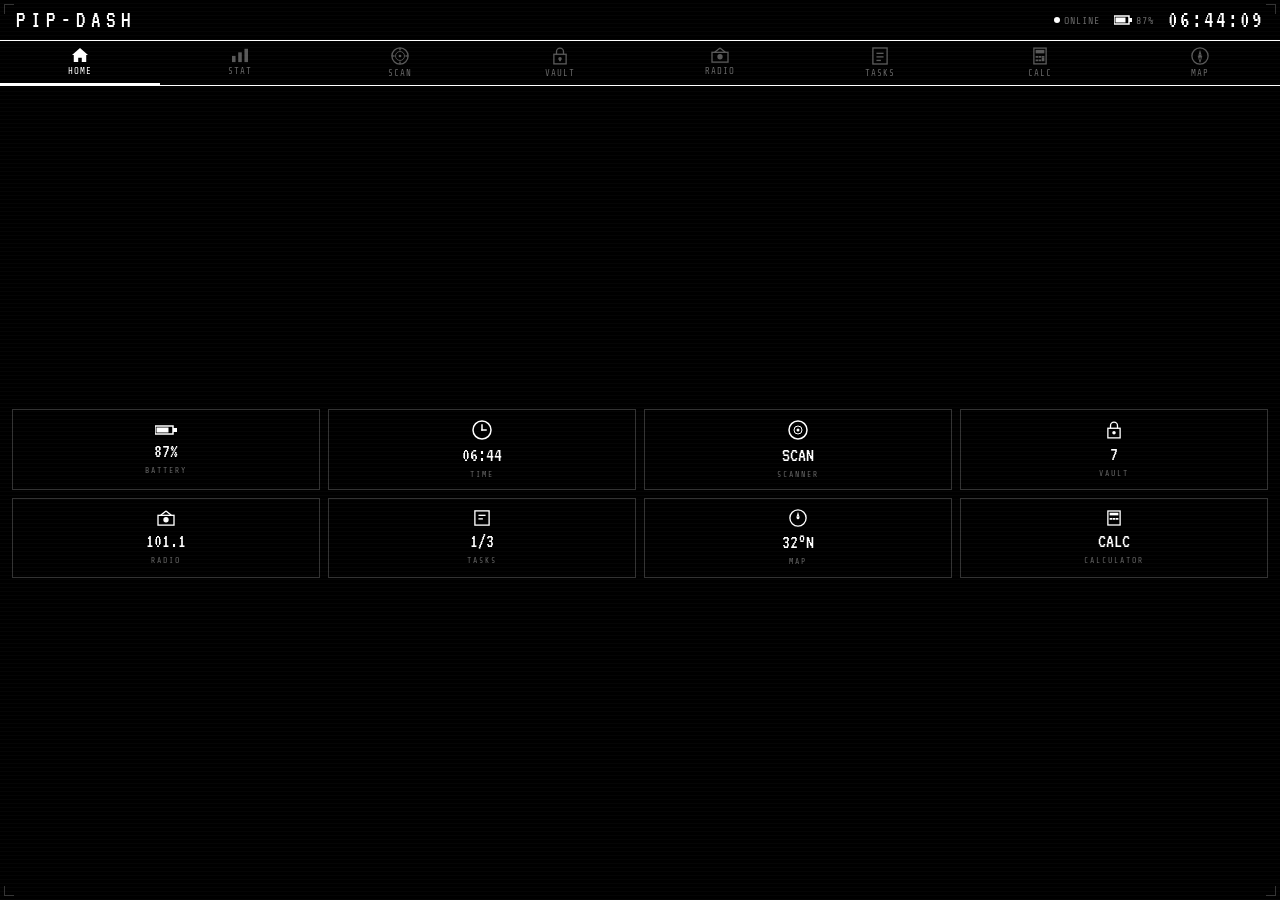
==== commit 3d414797: "Add files via upload" ====
--- a/index.html
+++ b/index.html
@@ -2,13 +2,23 @@
 <html lang="en">
 <head>
 <meta charset="UTF-8">
-<meta name="viewport" content="width=device-width, initial-scale=1.0, maximum-scale=1.0, user-scalable=no">
+<meta name="viewport" content="width=device-width, initial-scale=1.0, maximum-scale=1.0, user-scalable=no, viewport-fit=cover">
+
+<!-- PWA / Add to Home Screen -->
+<meta name="apple-mobile-web-app-capable" content="yes">
+<meta name="apple-mobile-web-app-status-bar-style" content="black">
+<meta name="apple-mobile-web-app-title" content="PIP-DASH">
+<meta name="mobile-web-app-capable" content="yes">
+<meta name="theme-color" content="#000000">
+<link rel="manifest" href="manifest.json">
+<link rel="apple-touch-icon" href="icon.svg">
+
 <title>PIP-DASH</title>
 <link rel="stylesheet" href="style.css">
 </head>
 <body>
 
-<!-- Pixel corner decorations on body level -->
+<!-- Pixel corner decorations -->
 <div class="pixel-corner tl"></div>
 <div class="pixel-corner tr"></div>
 <div class="pixel-corner bl"></div>
@@ -19,9 +29,8 @@
   <div id="logo">PIP-DASH</div>
   <div id="header-right">
     <div class="hdr-stat"><div class="live-dot"></div> ONLINE</div>
-    <div class="hdr-stat" id="hdr-bat">
-      <!-- 8-bit battery SVG -->
-      <svg width="18" height="10" viewBox="0 0 18 10" fill="none" xmlns="http://www.w3.org/2000/svg">
+    <div class="hdr-stat">
+      <svg width="18" height="10" viewBox="0 0 18 10" fill="none">
         <rect x="0" y="1" width="15" height="8" stroke="white" stroke-width="1.5"/>
         <rect x="15" y="3" width="3" height="4" fill="white"/>
         <rect id="bat-fill" x="1.5" y="2.5" width="10" height="5" fill="white"/>
@@ -35,89 +44,35 @@
 <!-- ── TABBAR ── -->
 <div id="tabbar">
   <button class="tab active" data-page="home" onclick="showPage('home')">
-    <!-- house icon -->
-    <svg width="20" height="18" viewBox="0 0 20 18" fill="white" xmlns="http://www.w3.org/2000/svg">
-      <polygon points="10,1 1,9 3,9 3,17 8,17 8,12 12,12 12,17 17,17 17,9 19,9"/>
-    </svg>
+    <svg width="18" height="16" viewBox="0 0 20 18" fill="white"><polygon points="10,1 1,9 3,9 3,17 8,17 8,12 12,12 12,17 17,17 17,9 19,9"/></svg>
     HOME
   </button>
   <button class="tab" data-page="stat" onclick="showPage('stat')">
-    <!-- bar chart icon -->
-    <svg width="20" height="18" viewBox="0 0 20 18" fill="white" xmlns="http://www.w3.org/2000/svg">
-      <rect x="1" y="10" width="4" height="7"/>
-      <rect x="8" y="6" width="4" height="11"/>
-      <rect x="15" y="2" width="4" height="15"/>
-    </svg>
+    <svg width="18" height="16" viewBox="0 0 20 18" fill="white"><rect x="1" y="10" width="4" height="7"/><rect x="8" y="6" width="4" height="11"/><rect x="15" y="2" width="4" height="15"/></svg>
     STAT
   </button>
   <button class="tab" data-page="scan" onclick="showPage('scan')">
-    <!-- radar/target icon -->
-    <svg width="20" height="20" viewBox="0 0 20 20" fill="none" xmlns="http://www.w3.org/2000/svg">
-      <circle cx="10" cy="10" r="9" stroke="white" stroke-width="1.5"/>
-      <circle cx="10" cy="10" r="5" stroke="white" stroke-width="1"/>
-      <circle cx="10" cy="10" r="1.5" fill="white"/>
-      <line x1="10" y1="1" x2="10" y2="4" stroke="white" stroke-width="1.5"/>
-      <line x1="10" y1="16" x2="10" y2="19" stroke="white" stroke-width="1.5"/>
-      <line x1="1" y1="10" x2="4" y2="10" stroke="white" stroke-width="1.5"/>
-      <line x1="16" y1="10" x2="19" y2="10" stroke="white" stroke-width="1.5"/>
-    </svg>
+    <svg width="18" height="18" viewBox="0 0 20 20" fill="none"><circle cx="10" cy="10" r="9" stroke="white" stroke-width="1.5"/><circle cx="10" cy="10" r="5" stroke="white" stroke-width="1"/><circle cx="10" cy="10" r="1.5" fill="white"/><line x1="10" y1="1" x2="10" y2="4" stroke="white" stroke-width="1.5"/><line x1="10" y1="16" x2="10" y2="19" stroke="white" stroke-width="1.5"/><line x1="1" y1="10" x2="4" y2="10" stroke="white" stroke-width="1.5"/><line x1="16" y1="10" x2="19" y2="10" stroke="white" stroke-width="1.5"/></svg>
     SCAN
   </button>
   <button class="tab" data-page="vault" onclick="showPage('vault')">
-    <!-- lock icon -->
-    <svg width="16" height="20" viewBox="0 0 16 20" fill="none" xmlns="http://www.w3.org/2000/svg">
-      <rect x="1" y="8" width="14" height="11" stroke="white" stroke-width="1.5" fill="none"/>
-      <path d="M4 8V5a4 4 0 0 1 8 0v3" stroke="white" stroke-width="1.5" fill="none"/>
-      <circle cx="8" cy="13" r="2" fill="white"/>
-      <rect x="7" y="13" width="2" height="3" fill="white"/>
-    </svg>
+    <svg width="14" height="18" viewBox="0 0 16 20" fill="none"><rect x="1" y="8" width="14" height="11" stroke="white" stroke-width="1.5"/><path d="M4 8V5a4 4 0 0 1 8 0v3" stroke="white" stroke-width="1.5" fill="none"/><circle cx="8" cy="13" r="2" fill="white"/><rect x="7" y="13" width="2" height="3" fill="white"/></svg>
     VAULT
   </button>
   <button class="tab" data-page="radio" onclick="showPage('radio')">
-    <!-- radio waves icon -->
-    <svg width="22" height="18" viewBox="0 0 22 18" fill="none" xmlns="http://www.w3.org/2000/svg">
-      <rect x="4" y="7" width="14" height="10" stroke="white" stroke-width="1.5"/>
-      <circle cx="11" cy="12" r="2" fill="white"/>
-      <rect x="8" y="5" width="6" height="2" fill="white"/>
-      <line x1="11" y1="1" x2="8" y2="5" stroke="white" stroke-width="1.5"/>
-      <line x1="7" y1="12" x2="9" y2="12" stroke="white" stroke-width="1"/>
-      <line x1="13" y1="12" x2="15" y2="12" stroke="white" stroke-width="1"/>
-    </svg>
+    <svg width="20" height="16" viewBox="0 0 22 18" fill="none"><rect x="2" y="6" width="18" height="11" stroke="white" stroke-width="1.5"/><circle cx="11" cy="11" r="3" fill="white"/><line x1="5" y1="6" x2="11" y2="1" stroke="white" stroke-width="1.5"/><line x1="17" y1="6" x2="11" y2="1" stroke="white" stroke-width="1.5"/></svg>
     RADIO
   </button>
   <button class="tab" data-page="tasks" onclick="showPage('tasks')">
-    <!-- checklist icon -->
-    <svg width="18" height="20" viewBox="0 0 18 20" fill="none" xmlns="http://www.w3.org/2000/svg">
-      <rect x="1" y="1" width="16" height="18" stroke="white" stroke-width="1.5"/>
-      <line x1="5" y1="7" x2="13" y2="7" stroke="white" stroke-width="1.5"/>
-      <line x1="5" y1="11" x2="13" y2="11" stroke="white" stroke-width="1.5"/>
-      <line x1="5" y1="15" x2="10" y2="15" stroke="white" stroke-width="1.5"/>
-      <polyline points="2,6 3.5,8 6,5" stroke="white" stroke-width="1" fill="none"/>
-    </svg>
+    <svg width="16" height="18" viewBox="0 0 18 20" fill="none"><rect x="1" y="1" width="16" height="18" stroke="white" stroke-width="1.5"/><line x1="5" y1="7" x2="13" y2="7" stroke="white" stroke-width="1.5"/><line x1="5" y1="11" x2="13" y2="11" stroke="white" stroke-width="1.5"/><line x1="5" y1="15" x2="10" y2="15" stroke="white" stroke-width="1.5"/></svg>
     TASKS
   </button>
   <button class="tab" data-page="calc" onclick="showPage('calc')">
-    <!-- calculator icon -->
-    <svg width="16" height="20" viewBox="0 0 16 20" fill="none" xmlns="http://www.w3.org/2000/svg">
-      <rect x="1" y="1" width="14" height="18" stroke="white" stroke-width="1.5"/>
-      <rect x="3" y="3" width="10" height="4" fill="white"/>
-      <rect x="3" y="10" width="3" height="2" fill="white"/>
-      <rect x="6.5" y="10" width="3" height="2" fill="white"/>
-      <rect x="10" y="10" width="3" height="2" fill="white"/>
-      <rect x="3" y="14" width="3" height="2" fill="white"/>
-      <rect x="6.5" y="14" width="3" height="2" fill="white"/>
-      <rect x="10" y="12" width="3" height="4" fill="white"/>
-    </svg>
+    <svg width="14" height="18" viewBox="0 0 16 20" fill="none"><rect x="1" y="1" width="14" height="18" stroke="white" stroke-width="1.5"/><rect x="3" y="3" width="10" height="4" fill="white"/><rect x="3" y="10" width="3" height="2" fill="white"/><rect x="6.5" y="10" width="3" height="2" fill="white"/><rect x="10" y="10" width="3" height="2" fill="white"/><rect x="3" y="14" width="3" height="2" fill="white"/><rect x="6.5" y="14" width="3" height="2" fill="white"/><rect x="10" y="12" width="3" height="4" fill="white"/></svg>
     CALC
   </button>
   <button class="tab" data-page="map" onclick="showPage('map')">
-    <!-- compass/map icon -->
-    <svg width="20" height="20" viewBox="0 0 20 20" fill="none" xmlns="http://www.w3.org/2000/svg">
-      <circle cx="10" cy="10" r="9" stroke="white" stroke-width="1.5"/>
-      <polygon points="10,3 12,10 10,8 8,10" fill="white"/>
-      <polygon points="10,17 12,10 10,12 8,10" fill="none" stroke="white" stroke-width="1"/>
-      <circle cx="10" cy="10" r="1.5" fill="white"/>
-    </svg>
+    <svg width="18" height="18" viewBox="0 0 20 20" fill="none"><circle cx="10" cy="10" r="9" stroke="white" stroke-width="1.5"/><polygon points="10,3 12,10 10,8 8,10" fill="white"/><polygon points="10,17 12,10 10,12 8,10" fill="none" stroke="white" stroke-width="1"/><circle cx="10" cy="10" r="1.5" fill="white"/></svg>
     MAP
   </button>
 </div>
@@ -127,18 +82,14 @@
 
   <!-- HOME -->
   <div class="page active" id="page-home">
-    <div class="page-title">
-      <svg width="12" height="12" viewBox="0 0 12 12" fill="white"><rect width="12" height="2"/><rect y="5" width="12" height="2"/><rect y="10" width="12" height="2"/></svg>
-      SYSTEM OVERVIEW
-    </div>
     <div class="home-grid">
       <div class="home-card" onclick="showPage('stat')">
-        <svg width="20" height="16" viewBox="0 0 20 16" fill="none"><rect x="0" y="3" width="16" height="10" stroke="white" stroke-width="1.5"/><rect x="16" y="5" width="4" height="6" fill="white"/><rect id="hc-bat" x="1.5" y="4.5" width="10" height="7" fill="white"/></svg>
+        <svg width="22" height="12" viewBox="0 0 22 12" fill="none"><rect x="0" y="2" width="18" height="8" stroke="white" stroke-width="1.5"/><rect x="18" y="4" width="4" height="4" fill="white"/><rect id="hc-bat" x="1.5" y="3.5" width="12" height="5" fill="white"/></svg>
         <div class="hc-val" id="home-bat">87%</div>
         <div class="hc-label">BATTERY</div>
       </div>
       <div class="home-card" onclick="showPage('stat')">
-        <svg width="20" height="18" viewBox="0 0 20 18" fill="none"><path d="M10 1 C4 1 1 5 1 9 C1 13 4 17 10 17 C16 17 19 13 19 9 C19 5 16 1 10 1Z" stroke="white" stroke-width="1.5"/><path d="M10 5 L10 9 L14 9" stroke="white" stroke-width="1.5" stroke-linecap="square"/></svg>
+        <svg width="20" height="20" viewBox="0 0 20 20" fill="none"><circle cx="10" cy="10" r="9" stroke="white" stroke-width="1.5"/><line x1="10" y1="5" x2="10" y2="10" stroke="white" stroke-width="1.5" stroke-linecap="square"/><line x1="10" y1="10" x2="14" y2="10" stroke="white" stroke-width="1.5" stroke-linecap="square"/></svg>
         <div class="hc-val" id="home-clock-sm">--:--</div>
         <div class="hc-label">TIME</div>
       </div>
@@ -148,27 +99,27 @@
         <div class="hc-label">SCANNER</div>
       </div>
       <div class="home-card" onclick="showPage('vault')">
-        <svg width="16" height="18" viewBox="0 0 16 18" fill="none"><rect x="1" y="6" width="14" height="11" stroke="white" stroke-width="1.5"/><path d="M4 6V4a4 4 0 0 1 8 0v2" stroke="white" stroke-width="1.5" fill="none"/><circle cx="8" cy="11" r="2" fill="white"/></svg>
+        <svg width="14" height="18" viewBox="0 0 16 20" fill="none"><rect x="1" y="8" width="14" height="11" stroke="white" stroke-width="1.5"/><path d="M4 8V5a4 4 0 0 1 8 0v3" stroke="white" stroke-width="1.5" fill="none"/><circle cx="8" cy="13" r="2" fill="white"/></svg>
         <div class="hc-val">7</div>
         <div class="hc-label">VAULT</div>
       </div>
       <div class="home-card" onclick="showPage('radio')">
-        <svg width="22" height="16" viewBox="0 0 22 16" fill="none"><rect x="2" y="5" width="18" height="10" stroke="white" stroke-width="1.5"/><circle cx="11" cy="10" r="2.5" fill="white"/><line x1="6" y1="5" x2="11" y2="1" stroke="white" stroke-width="1.5"/><line x1="16" y1="5" x2="11" y2="1" stroke="white" stroke-width="1.5"/></svg>
+        <svg width="20" height="16" viewBox="0 0 22 18" fill="none"><rect x="2" y="6" width="18" height="11" stroke="white" stroke-width="1.5"/><circle cx="11" cy="11" r="3" fill="white"/><line x1="5" y1="6" x2="11" y2="1" stroke="white" stroke-width="1.5"/><line x1="17" y1="6" x2="11" y2="1" stroke="white" stroke-width="1.5"/></svg>
         <div class="hc-val" id="home-freq">101.1</div>
         <div class="hc-label">RADIO</div>
       </div>
       <div class="home-card" onclick="showPage('tasks')">
-        <svg width="18" height="16" viewBox="0 0 18 16" fill="none"><rect x="1" y="1" width="16" height="14" stroke="white" stroke-width="1.5"/><line x1="5" y1="6" x2="13" y2="6" stroke="white" stroke-width="1.5"/><line x1="5" y1="10" x2="10" y2="10" stroke="white" stroke-width="1.5"/></svg>
+        <svg width="16" height="16" viewBox="0 0 18 18" fill="none"><rect x="1" y="1" width="16" height="16" stroke="white" stroke-width="1.5"/><line x1="5" y1="6" x2="13" y2="6" stroke="white" stroke-width="1.5"/><line x1="5" y1="10" x2="10" y2="10" stroke="white" stroke-width="1.5"/></svg>
         <div class="hc-val" id="home-tasks">0/3</div>
         <div class="hc-label">TASKS</div>
       </div>
       <div class="home-card" onclick="showPage('map')">
-        <svg width="20" height="20" viewBox="0 0 20 20" fill="none"><circle cx="10" cy="10" r="9" stroke="white" stroke-width="1.5"/><polygon points="10,3 12,10 10,8 8,10" fill="white"/><circle cx="10" cy="10" r="1.5" fill="white"/></svg>
+        <svg width="18" height="18" viewBox="0 0 20 20" fill="none"><circle cx="10" cy="10" r="9" stroke="white" stroke-width="1.5"/><polygon points="10,3 12,10 10,8 8,10" fill="white"/><circle cx="10" cy="10" r="1.5" fill="white"/></svg>
         <div class="hc-val">32°N</div>
         <div class="hc-label">MAP</div>
       </div>
       <div class="home-card" onclick="showPage('calc')">
-        <svg width="16" height="18" viewBox="0 0 16 18" fill="none"><rect x="1" y="1" width="14" height="16" stroke="white" stroke-width="1.5"/><rect x="3" y="3" width="10" height="3" fill="white"/><rect x="3" y="9" width="3" height="2" fill="white"/><rect x="6.5" y="9" width="3" height="2" fill="white"/><rect x="10" y="9" width="3" height="2" fill="white"/></svg>
+        <svg width="14" height="16" viewBox="0 0 16 18" fill="none"><rect x="1" y="1" width="14" height="16" stroke="white" stroke-width="1.5"/><rect x="3" y="3" width="10" height="3" fill="white"/><rect x="3" y="9" width="3" height="2" fill="white"/><rect x="6.5" y="9" width="3" height="2" fill="white"/><rect x="10" y="9" width="3" height="2" fill="white"/></svg>
         <div class="hc-val">CALC</div>
         <div class="hc-label">CALCULATOR</div>
       </div>
@@ -177,10 +128,7 @@
 
   <!-- STAT -->
   <div class="page" id="page-stat">
-    <div class="page-title">
-      <svg width="14" height="12" viewBox="0 0 14 12" fill="white"><rect x="0" y="6" width="3" height="6"/><rect x="4" y="3" width="3" height="9"/><rect x="8" y="0" width="3" height="12"/><rect x="12" y="4" width="2" height="8"/></svg>
-      STATUS
-    </div>
+    <div class="page-title">STATUS</div>
     <div class="stat-wrap">
       <div class="big-clock" id="stat-time">--:--:--</div>
       <div class="stat-date" id="stat-date">--- -- ----</div>
@@ -190,28 +138,16 @@
         <div class="stat-box"><div class="sb-val">0 RAD</div><div class="sb-label">RADIATION</div></div>
       </div>
       <div class="bar-group">
-        <div class="bar-item">
-          <div class="bar-head"><span>HP</span><span>87/100</span></div>
-          <div class="bar-track"><div class="bar-fill" style="width:87%"></div></div>
-        </div>
-        <div class="bar-item">
-          <div class="bar-head"><span>AP</span><span>62/100</span></div>
-          <div class="bar-track"><div class="bar-fill" style="width:62%"></div></div>
-        </div>
-        <div class="bar-item">
-          <div class="bar-head"><span>PWR</span><span>94/100</span></div>
-          <div class="bar-track"><div class="bar-fill" style="width:94%"></div></div>
-        </div>
+        <div class="bar-item"><div class="bar-head"><span>HP</span><span>87/100</span></div><div class="bar-track"><div class="bar-fill" style="width:87%"></div></div></div>
+        <div class="bar-item"><div class="bar-head"><span>AP</span><span>62/100</span></div><div class="bar-track"><div class="bar-fill" style="width:62%"></div></div></div>
+        <div class="bar-item"><div class="bar-head"><span>PWR</span><span>94/100</span></div><div class="bar-track"><div class="bar-fill" style="width:94%"></div></div></div>
       </div>
     </div>
   </div>
 
   <!-- SCAN -->
   <div class="page" id="page-scan">
-    <div class="page-title">
-      <svg width="14" height="14" viewBox="0 0 14 14" fill="none"><circle cx="7" cy="7" r="6" stroke="white" stroke-width="1.5"/><circle cx="7" cy="7" r="3" stroke="white" stroke-width="1"/><circle cx="7" cy="7" r="1" fill="white"/></svg>
-      SCANNER
-    </div>
+    <div class="page-title">SCANNER</div>
     <div class="scan-wrap">
       <div class="scan-circle" id="scan-circle" onclick="doScan()">
         <div class="scan-circle-inner">
@@ -227,28 +163,19 @@
 
   <!-- VAULT -->
   <div class="page" id="page-vault">
-    <div class="page-title">
-      <svg width="12" height="16" viewBox="0 0 12 16" fill="none"><rect x="1" y="6" width="10" height="9" stroke="white" stroke-width="1.5"/><path d="M3 6V4a3 3 0 0 1 6 0v2" stroke="white" stroke-width="1.5" fill="none"/><circle cx="6" cy="10" r="1.5" fill="white"/><rect x="5" y="10" width="2" height="3" fill="white"/></svg>
-      CLASSIFIED ARCHIVE
-    </div>
+    <div class="page-title">CLASSIFIED ARCHIVE</div>
     <div class="vault-wrap">
-      <button class="vault-btn" onclick="retrieveVault()">
-        <svg width="16" height="16" viewBox="0 0 16 16" fill="none"><rect x="1" y="1" width="14" height="14" stroke="white" stroke-width="1.5"/><line x1="4" y1="8" x2="12" y2="8" stroke="white" stroke-width="1.5"/><line x1="8" y1="4" x2="8" y2="12" stroke="white" stroke-width="1.5"/></svg>
-        RETRIEVE
-      </button>
+      <button class="vault-btn" onclick="retrieveVault()">[ RETRIEVE ]</button>
       <div class="vault-display" id="vault-display">
         <div class="vault-id">AWAITING REQUEST</div>
-        <div class="vault-text" style="color:var(--dim);font-size:12px;margin-top:8px;">Press RETRIEVE to access classified data.</div>
+        <div class="vault-body" style="color:var(--dim);margin-top:8px;font-size:12px;">Press RETRIEVE to access classified data.</div>
       </div>
     </div>
   </div>
 
   <!-- RADIO -->
   <div class="page" id="page-radio">
-    <div class="page-title">
-      <svg width="16" height="14" viewBox="0 0 16 14" fill="none"><rect x="1" y="4" width="14" height="9" stroke="white" stroke-width="1.5"/><circle cx="8" cy="8.5" r="2" fill="white"/><line x1="4" y1="4" x2="8" y2="1" stroke="white" stroke-width="1.5"/><line x1="12" y1="4" x2="8" y2="1" stroke="white" stroke-width="1.5"/></svg>
-      COMMUNICATIONS
-    </div>
+    <div class="page-title">COMMUNICATIONS</div>
     <div class="radio-wrap">
       <div class="radio-display">
         <div class="radio-freq" id="radio-freq">101.1 FM</div>
@@ -257,40 +184,20 @@
         <div class="radio-status" id="radio-status">▶ NOW BROADCASTING</div>
       </div>
       <div class="station-list">
-        <div class="station on" id="stn-0" onclick="selectStation(0)">
-          <div class="s-name">WASTELAND FM</div>
-          <div class="s-on" id="sind-0">◉ ON AIR</div>
-          <div class="s-freq">101.1</div>
-        </div>
-        <div class="station" id="stn-1" onclick="selectStation(1)">
-          <div class="s-name">VAULT RADIO</div>
-          <div class="s-on" id="sind-1">◉ ON AIR</div>
-          <div class="s-freq">88.3</div>
-        </div>
-        <div class="station" id="stn-2" onclick="selectStation(2)">
-          <div class="s-name">DEAD AIR</div>
-          <div class="s-on" id="sind-2">◉ ON AIR</div>
-          <div class="s-freq">66.6</div>
-        </div>
-        <div class="station" id="stn-3" onclick="selectStation(3)">
-          <div class="s-name">SIGNAL UNKNOWN</div>
-          <div class="s-on" id="sind-3">◉ ON AIR</div>
-          <div class="s-freq">???</div>
-        </div>
+        <div class="station on" id="stn-0" onclick="selectStation(0)"><div class="s-name">WASTELAND FM</div><div class="s-on" id="sind-0">◉ ON AIR</div><div class="s-freq">101.1</div></div>
+        <div class="station" id="stn-1" onclick="selectStation(1)"><div class="s-name">VAULT RADIO</div><div class="s-on" id="sind-1">◉ ON AIR</div><div class="s-freq">88.3</div></div>
+        <div class="station" id="stn-2" onclick="selectStation(2)"><div class="s-name">DEAD AIR</div><div class="s-on" id="sind-2">◉ ON AIR</div><div class="s-freq">66.6</div></div>
+        <div class="station" id="stn-3" onclick="selectStation(3)"><div class="s-name">SIGNAL UNKNOWN</div><div class="s-on" id="sind-3">◉ ON AIR</div><div class="s-freq">???</div></div>
       </div>
     </div>
   </div>
 
   <!-- TASKS -->
   <div class="page" id="page-tasks">
-    <div class="page-title">
-      <svg width="14" height="14" viewBox="0 0 14 14" fill="none"><rect x="1" y="1" width="12" height="12" stroke="white" stroke-width="1.5"/><polyline points="3,7 5,10 9,4" stroke="white" stroke-width="1.5" fill="none"/></svg>
-      TASK LOG
-    </div>
+    <div class="page-title">TASK LOG</div>
     <div class="tasks-wrap">
       <div class="task-bar">
-        <input class="task-input" id="task-input" type="text" placeholder="NEW TASK..." maxlength="40"
-          onkeydown="if(event.key==='Enter')addTask()">
+        <input class="task-input" id="task-input" type="text" placeholder="NEW TASK..." maxlength="40" onkeydown="if(event.key==='Enter')addTask()">
         <button class="task-add" onclick="addTask()">ADD</button>
       </div>
       <div class="task-list" id="task-list"></div>
@@ -299,10 +206,7 @@
 
   <!-- CALC -->
   <div class="page" id="page-calc">
-    <div class="page-title">
-      <svg width="14" height="16" viewBox="0 0 14 16" fill="none"><rect x="1" y="1" width="12" height="14" stroke="white" stroke-width="1.5"/><rect x="3" y="3" width="8" height="3" fill="white"/><rect x="3" y="8" width="2" height="2" fill="white"/><rect x="6" y="8" width="2" height="2" fill="white"/><rect x="9" y="8" width="2" height="2" fill="white"/><rect x="3" y="12" width="2" height="2" fill="white"/><rect x="6" y="12" width="2" height="2" fill="white"/><rect x="9" y="10" width="2" height="4" fill="white"/></svg>
-      CALCULATOR
-    </div>
+    <div class="page-title">CALCULATOR</div>
     <div class="calc-wrap">
       <div class="calc-screen">
         <div class="calc-expr" id="calc-expr"></div>
@@ -334,20 +238,12 @@
 
   <!-- MAP -->
   <div class="page" id="page-map">
-    <div class="page-title">
-      <svg width="14" height="14" viewBox="0 0 14 14" fill="none"><circle cx="7" cy="7" r="6" stroke="white" stroke-width="1.5"/><polygon points="7,2 9,7 7,6 5,7" fill="white"/><circle cx="7" cy="7" r="1" fill="white"/></svg>
-      NAVIGATION
-    </div>
+    <div class="page-title">NAVIGATION</div>
     <div class="map-wrap">
       <div class="compass">
-        <span class="cdir n">N</span>
-        <span class="cdir s">S</span>
-        <span class="cdir e">E</span>
-        <span class="cdir w">W</span>
-        <div class="needle" id="needle">
-          <div class="needle-n"></div>
-          <div class="needle-s"></div>
-        </div>
+        <span class="cdir n">N</span><span class="cdir s">S</span>
+        <span class="cdir e">E</span><span class="cdir w">W</span>
+        <div class="needle" id="needle"><div class="needle-n"></div><div class="needle-s"></div></div>
         <div class="compass-dot"></div>
       </div>
       <div class="map-coords">
@@ -363,7 +259,6 @@
   </div>
 
 </div><!-- /content -->
-
 <script src="app.js"></script>
 </body>
 </html>
--- a/style.css
+++ b/style.css
@@ -11,19 +11,30 @@
 
 *, *::before, *::after { margin: 0; padding: 0; box-sizing: border-box; -webkit-tap-highlight-color: transparent; }
 
-html { height: 100%; }
+html {
+  height: 100%;
+  height: -webkit-fill-available;
+}
 
 body {
   background: var(--bg);
   color: var(--fg);
   font-family: 'Share Tech Mono', monospace;
-  height: 100%;
+  /* Full screen — use dvh for dynamic viewport (accounts for browser chrome) */
+  height: 100dvh;
+  height: 100vh; /* fallback */
+  max-height: -webkit-fill-available;
   overflow: hidden;
   display: flex;
   flex-direction: column;
-}
-
-/* ── CRT scanlines ── */
+  /* Safe area insets for notch/home bar on iPhone */
+  padding-top: env(safe-area-inset-top);
+  padding-bottom: env(safe-area-inset-bottom);
+  padding-left: env(safe-area-inset-left);
+  padding-right: env(safe-area-inset-right);
+}
+
+/* CRT scanlines */
 body::before {
   content: '';
   position: fixed;
@@ -43,44 +54,46 @@
   display: flex;
   align-items: center;
   justify-content: space-between;
-  padding: 10px 20px;
+  padding: 8px 16px;
   border-bottom: 1px solid var(--border);
 }
 
 #logo {
   font-family: 'VT323', monospace;
-  font-size: 28px;
-  letter-spacing: 6px;
+  font-size: 24px;
+  letter-spacing: 5px;
+  white-space: nowrap;
   animation: flicker 9s infinite;
 }
 
 #header-right {
   display: flex;
   align-items: center;
-  gap: 20px;
+  gap: 14px;
 }
 
 #hdr-clock {
   font-family: 'VT323', monospace;
-  font-size: 28px;
+  font-size: 24px;
   letter-spacing: 2px;
 }
 
 .hdr-stat {
-  font-size: 11px;
+  font-size: 10px;
   letter-spacing: 1px;
   color: var(--dim);
   display: flex;
   align-items: center;
-  gap: 5px;
+  gap: 4px;
 }
 
 .live-dot {
-  width: 7px; height: 7px;
+  width: 6px; height: 6px;
   background: var(--fg);
   border-radius: 50%;
   animation: blink 1.4s infinite;
   display: inline-block;
+  flex-shrink: 0;
 }
 
 /* ── TABBAR ── */
@@ -95,33 +108,34 @@
 
 .tab {
   flex: 1;
-  min-width: 60px;
-  padding: 8px 4px 6px;
+  min-width: 52px;
+  padding: 6px 2px 5px;
   background: none;
   border: none;
-  border-bottom: 3px solid transparent;
+  border-bottom: 2px solid transparent;
   color: var(--dim);
   font-family: 'Share Tech Mono', monospace;
-  font-size: 10px;
+  font-size: 9px;
   letter-spacing: 1px;
   cursor: pointer;
   display: flex;
   flex-direction: column;
   align-items: center;
-  gap: 4px;
+  gap: 3px;
   transition: color 0.15s, border-color 0.15s;
   user-select: none;
 }
-.tab svg { opacity: 0.4; transition: opacity 0.15s; }
+.tab svg { opacity: 0.35; transition: opacity 0.15s; }
 .tab.active { color: var(--fg); border-bottom-color: var(--fg); }
 .tab.active svg { opacity: 1; }
-.tab:active { opacity: 0.5; }
+.tab:active { opacity: 0.4; }
 
 /* ── CONTENT ── */
 #content {
   flex: 1;
   overflow: hidden;
   position: relative;
+  min-height: 0; /* important for flex children */
 }
 
 /* ── PAGES ── */
@@ -129,518 +143,189 @@
   display: none;
   position: absolute;
   inset: 0;
-  padding: 24px 20px;
+  padding: 16px;
   flex-direction: column;
   align-items: center;
   justify-content: center;
+  gap: 12px;
   animation: pagein 0.2s ease;
+  overflow: hidden;
 }
 .page.active { display: flex; }
 
 .page-title {
-  font-family: 'VT323', monospace;
-  font-size: 13px;
+  font-size: 11px;
   letter-spacing: 5px;
   color: var(--dim);
-  margin-bottom: 20px;
-  display: flex;
-  align-items: center;
-  gap: 8px;
+  flex-shrink: 0;
 }
 
 /* ── HOME ── */
+#page-home { justify-content: center; padding: 12px; }
+
 .home-grid {
   display: grid;
   grid-template-columns: repeat(4, 1fr);
-  gap: 10px;
+  gap: 8px;
   width: 100%;
-  max-width: 560px;
-}
-@media (max-width: 480px) {
+}
+@media (max-width: 400px) {
   .home-grid { grid-template-columns: repeat(2, 1fr); }
 }
 
 .home-card {
   border: 1px solid var(--dim-border);
-  padding: 14px 10px;
+  padding: 10px 6px;
   display: flex;
   flex-direction: column;
   align-items: center;
-  gap: 6px;
+  gap: 5px;
   cursor: pointer;
   transition: border-color 0.15s;
-}
-.home-card:active, .home-card:hover { border-color: var(--fg); }
-.home-card .hc-val {
-  font-family: 'VT323', monospace;
-  font-size: 22px;
-}
-.home-card .hc-label {
-  font-size: 9px;
-  letter-spacing: 2px;
-  color: var(--dim);
-}
+  min-height: 80px;
+  justify-content: center;
+}
+.home-card:active { border-color: var(--fg); background: #0a0a0a; }
+.hc-val { font-family: 'VT323', monospace; font-size: 20px; }
+.hc-label { font-size: 8px; letter-spacing: 2px; color: var(--dim); }
 
 /* ── STAT ── */
-.stat-wrap {
-  width: 100%;
-  max-width: 480px;
-  display: flex;
-  flex-direction: column;
-  gap: 12px;
-}
-
-.big-clock {
-  font-family: 'VT323', monospace;
-  font-size: 72px;
-  letter-spacing: 4px;
-  text-align: center;
-  line-height: 1;
-  animation: flicker 11s infinite;
-}
-
-.stat-date {
-  font-size: 12px;
-  letter-spacing: 3px;
-  color: var(--dim);
-  text-align: center;
-}
-
-.stat-row {
-  display: grid;
-  grid-template-columns: repeat(3, 1fr);
-  gap: 10px;
-}
-
-.stat-box {
-  border: 1px solid var(--dim-border);
-  padding: 12px;
-  text-align: center;
-}
-.stat-box .sb-val {
-  font-family: 'VT323', monospace;
-  font-size: 28px;
-}
-.stat-box .sb-label {
-  font-size: 9px;
-  letter-spacing: 2px;
-  color: var(--dim);
-  margin-top: 2px;
-}
-
-.bar-group { display: flex; flex-direction: column; gap: 8px; }
-.bar-item {}
+.stat-wrap { width: 100%; max-width: 460px; display: flex; flex-direction: column; gap: 10px; }
+.big-clock { font-family: 'VT323', monospace; font-size: clamp(48px, 14vw, 72px); letter-spacing: 3px; text-align: center; line-height: 1; animation: flicker 11s infinite; }
+.stat-date { font-size: 11px; letter-spacing: 3px; color: var(--dim); text-align: center; }
+.stat-row { display: grid; grid-template-columns: repeat(3, 1fr); gap: 8px; }
+.stat-box { border: 1px solid var(--dim-border); padding: 10px; text-align: center; }
+.sb-val { font-family: 'VT323', monospace; font-size: 26px; }
+.sb-label { font-size: 9px; letter-spacing: 2px; color: var(--dim); margin-top: 2px; }
+.bar-group { display: flex; flex-direction: column; gap: 7px; }
 .bar-head { display: flex; justify-content: space-between; font-size: 10px; color: var(--dim); letter-spacing: 1px; margin-bottom: 3px; }
 .bar-track { height: 6px; background: #111; border: 1px solid var(--dim-border); }
 .bar-fill { height: 100%; background: var(--fg); }
 
 /* ── SCAN ── */
-.scan-wrap {
-  width: 100%;
-  max-width: 400px;
-  display: flex;
-  flex-direction: column;
-  align-items: center;
-  gap: 16px;
-}
+.scan-wrap { width: 100%; max-width: 360px; display: flex; flex-direction: column; align-items: center; gap: 14px; }
 
 .scan-circle {
-  width: 140px; height: 140px;
+  width: clamp(100px, 35vw, 140px);
+  height: clamp(100px, 35vw, 140px);
   border: 2px solid var(--fg);
   border-radius: 50%;
-  display: flex;
-  align-items: center;
-  justify-content: center;
+  display: flex; align-items: center; justify-content: center;
   cursor: pointer;
   position: relative;
   overflow: hidden;
-  transition: box-shadow 0.2s;
-}
-.scan-circle:active { box-shadow: 0 0 20px rgba(255,255,255,0.3); }
-
-.scan-circle-inner {
-  width: 100px; height: 100px;
-  border: 1px solid var(--dim-border);
-  border-radius: 50%;
-  display: flex;
-  align-items: center;
-  justify-content: center;
-  position: relative;
-}
-
-.scan-plus {
-  font-family: 'VT323', monospace;
-  font-size: 56px;
-  line-height: 1;
-  animation: flicker 6s infinite;
-}
-
-.scan-sweep {
-  position: absolute;
-  inset: 0;
-  border-radius: 50%;
-  background: conic-gradient(from 0deg, transparent 0deg, rgba(255,255,255,0.15) 60deg, transparent 60deg);
-  animation: sweep 3s linear infinite;
-  display: none;
-}
+  flex-shrink: 0;
+}
+.scan-circle:active { box-shadow: 0 0 20px rgba(255,255,255,0.2); }
+.scan-circle-inner { width: 72%; height: 72%; border: 1px solid var(--dim-border); border-radius: 50%; display: flex; align-items: center; justify-content: center; }
+.scan-plus { font-family: 'VT323', monospace; font-size: 48px; line-height: 1; animation: flicker 6s infinite; }
+.scan-sweep { position: absolute; inset: 0; border-radius: 50%; background: conic-gradient(from 0deg, transparent 0deg, rgba(255,255,255,0.12) 60deg, transparent 60deg); animation: sweep 3s linear infinite; display: none; }
 .scan-sweep.on { display: block; }
-
-.scan-ping {
-  position: absolute;
-  top: 50%; left: 50%;
-  width: 0; height: 0;
-  border: 1px solid var(--fg);
-  border-radius: 50%;
-  transform: translate(-50%, -50%);
-  animation: none;
-}
+.scan-ping { position: absolute; top: 50%; left: 50%; width: 0; height: 0; border: 1px solid var(--fg); border-radius: 50%; transform: translate(-50%,-50%); }
 .scan-ping.on { animation: sonar 1.5s ease-out infinite; }
-
-.scan-label {
-  font-size: 11px;
-  letter-spacing: 3px;
-  color: var(--dim);
-}
-
-.scan-readout {
-  width: 100%;
-  border: 1px solid var(--dim-border);
-  padding: 12px 14px;
-  font-size: 12px;
-  line-height: 2;
-  min-height: 80px;
-  display: none;
-}
+.scan-label { font-size: 11px; letter-spacing: 3px; color: var(--dim); }
+.scan-readout { width: 100%; border: 1px solid var(--dim-border); padding: 10px 12px; font-size: 12px; line-height: 1.9; display: none; }
 .scan-readout.show { display: block; }
 .scan-line-item { opacity: 0; animation: fadein 0.3s forwards; }
 
 /* ── VAULT ── */
-.vault-wrap {
-  width: 100%;
-  max-width: 440px;
-  display: flex;
-  flex-direction: column;
-  gap: 14px;
-}
-
-.vault-btn {
-  width: 100%;
-  padding: 18px;
-  background: none;
-  border: 2px solid var(--fg);
-  color: var(--fg);
-  font-family: 'VT323', monospace;
-  font-size: 26px;
-  letter-spacing: 6px;
-  cursor: pointer;
-  display: flex;
-  align-items: center;
-  justify-content: center;
-  gap: 12px;
-  transition: all 0.1s;
-}
+.vault-wrap { width: 100%; max-width: 420px; display: flex; flex-direction: column; gap: 12px; }
+.vault-btn { width: 100%; padding: 16px; background: none; border: 2px solid var(--fg); color: var(--fg); font-family: 'VT323', monospace; font-size: 24px; letter-spacing: 6px; cursor: pointer; transition: all 0.1s; }
 .vault-btn:active { background: var(--fg); color: var(--bg); }
-
-.vault-display {
-  border: 1px solid var(--dim-border);
-  padding: 16px;
-  min-height: 110px;
-  display: flex;
-  flex-direction: column;
-  gap: 8px;
-}
+.vault-display { border: 1px solid var(--dim-border); padding: 14px; min-height: 100px; }
 .vault-id { font-size: 10px; letter-spacing: 3px; color: var(--dim); }
-.vault-text { font-size: 14px; line-height: 1.8; }
-.vault-clear { font-size: 10px; letter-spacing: 2px; color: var(--dim); margin-top: 4px; }
+.vault-body { font-size: 14px; line-height: 1.8; margin-top: 8px; }
+.vault-clear { font-size: 10px; letter-spacing: 2px; color: var(--dim); margin-top: 8px; }
 
 /* ── RADIO ── */
-.radio-wrap {
-  width: 100%;
-  max-width: 420px;
-  display: flex;
-  flex-direction: column;
-  gap: 12px;
-}
-
-.radio-display {
-  border: 1px solid var(--dim-border);
-  padding: 16px;
-  text-align: center;
-}
-.radio-freq {
-  font-family: 'VT323', monospace;
-  font-size: 52px;
-  letter-spacing: 3px;
-  animation: flicker 12s infinite;
-}
-.radio-name { font-size: 11px; letter-spacing: 3px; color: var(--dim); margin-top: 4px; }
-.waveform { display: flex; align-items: center; justify-content: center; gap: 3px; height: 32px; margin: 10px 0 6px; }
+.radio-wrap { width: 100%; max-width: 400px; display: flex; flex-direction: column; gap: 10px; }
+.radio-display { border: 1px solid var(--dim-border); padding: 14px; text-align: center; }
+.radio-freq { font-family: 'VT323', monospace; font-size: clamp(36px, 11vw, 48px); letter-spacing: 3px; animation: flicker 12s infinite; }
+.radio-name { font-size: 11px; letter-spacing: 3px; color: var(--dim); margin-top: 2px; }
+.waveform { display: flex; align-items: center; justify-content: center; gap: 3px; height: 28px; margin: 8px 0 4px; }
 .wb { width: 4px; background: var(--fg); animation: wave 0.7s ease-in-out infinite alternate; }
-.radio-status { font-size: 11px; letter-spacing: 2px; color: var(--dim); }
-
-.station-list { display: flex; flex-direction: column; gap: 6px; }
-.station {
-  border: 1px solid var(--dim-border);
-  padding: 12px 16px;
-  display: flex;
-  align-items: center;
-  justify-content: space-between;
-  cursor: pointer;
-  transition: border-color 0.15s;
-  gap: 10px;
-}
+.radio-status { font-size: 10px; letter-spacing: 2px; color: var(--dim); }
+.station-list { display: flex; flex-direction: column; gap: 5px; }
+.station { border: 1px solid var(--dim-border); padding: 11px 14px; display: flex; align-items: center; justify-content: space-between; cursor: pointer; transition: border-color 0.15s; }
 .station:active, .station.on { border-color: var(--fg); }
+.s-name { font-size: 12px; letter-spacing: 1px; flex: 1; color: var(--dim); }
 .station.on .s-name { color: var(--fg); }
-.s-name { font-size: 13px; letter-spacing: 1px; flex: 1; color: var(--dim); }
-.s-freq { font-family: 'VT323', monospace; font-size: 22px; color: var(--dim); }
+.s-freq { font-family: 'VT323', monospace; font-size: 20px; color: var(--dim); }
 .station.on .s-freq { color: var(--fg); }
-.s-on { font-size: 9px; letter-spacing: 1px; color: var(--fg); visibility: hidden; }
+.s-on { font-size: 9px; letter-spacing: 1px; color: var(--fg); visibility: hidden; margin-right: 8px; }
 .station.on .s-on { visibility: visible; animation: blink 1s infinite; }
 
 /* ── TASKS ── */
-.tasks-wrap {
-  width: 100%;
-  max-width: 420px;
-  display: flex;
-  flex-direction: column;
-  gap: 10px;
-}
-
+.tasks-wrap { width: 100%; max-width: 420px; display: flex; flex-direction: column; gap: 8px; }
 .task-bar { display: flex; gap: 8px; }
-.task-input {
-  flex: 1;
-  background: none;
-  border: 1px solid var(--dim-border);
-  border-bottom-color: var(--fg);
-  color: var(--fg);
-  font-family: 'Share Tech Mono', monospace;
-  font-size: 14px;
-  padding: 10px 12px;
-  outline: none;
-}
+.task-input { flex: 1; background: none; border: 1px solid var(--dim-border); border-bottom-color: var(--fg); color: var(--fg); font-family: 'Share Tech Mono', monospace; font-size: 14px; padding: 10px 12px; outline: none; }
 .task-input:focus { border-color: var(--fg); }
 .task-input::placeholder { color: var(--dim); }
-.task-add {
-  background: none;
-  border: 1px solid var(--fg);
-  color: var(--fg);
-  font-family: 'VT323', monospace;
-  font-size: 22px;
-  padding: 6px 18px;
-  cursor: pointer;
-  letter-spacing: 2px;
-  transition: all 0.1s;
-}
+.task-add { background: none; border: 1px solid var(--fg); color: var(--fg); font-family: 'VT323', monospace; font-size: 22px; padding: 6px 16px; cursor: pointer; transition: all 0.1s; }
 .task-add:active { background: var(--fg); color: var(--bg); }
-
-.task-list { display: flex; flex-direction: column; gap: 6px; max-height: 240px; overflow-y: auto; }
-.task-item {
-  display: flex;
-  align-items: center;
-  gap: 12px;
-  padding: 12px 14px;
-  border: 1px solid var(--dim-border);
-  cursor: pointer;
-}
+.task-list { display: flex; flex-direction: column; gap: 5px; overflow-y: auto; max-height: calc(100dvh - 280px); }
+.task-item { display: flex; align-items: center; gap: 10px; padding: 11px 12px; border: 1px solid var(--dim-border); cursor: pointer; }
 .task-item.done { opacity: 0.4; }
 .task-item.done .t-text { text-decoration: line-through; }
-.t-check {
-  width: 18px; height: 18px;
-  border: 2px solid var(--fg);
-  flex-shrink: 0;
-  display: flex; align-items: center; justify-content: center;
-  font-size: 12px;
-  font-family: 'VT323', monospace;
-}
+.t-check { width: 16px; height: 16px; border: 2px solid var(--fg); flex-shrink: 0; display: flex; align-items: center; justify-content: center; font-size: 11px; font-family: 'VT323', monospace; }
 .task-item.done .t-check { background: var(--fg); color: var(--bg); }
 .t-text { font-size: 13px; letter-spacing: 1px; flex: 1; }
-.t-del { font-size: 16px; color: var(--dim); padding: 2px 4px; opacity: 0.6; }
+.t-del { font-size: 16px; color: var(--dim); padding: 2px 4px; }
 
 /* ── CALC ── */
-.calc-wrap {
-  width: 100%;
-  max-width: 320px;
-  display: flex;
-  flex-direction: column;
-  gap: 10px;
-}
-
-.calc-screen {
-  border: 1px solid var(--dim-border);
-  padding: 12px 16px;
-  text-align: right;
-}
-.calc-expr { font-size: 11px; color: var(--dim); min-height: 16px; letter-spacing: 1px; }
-.calc-val { font-family: 'VT323', monospace; font-size: 56px; line-height: 1; }
-
-.calc-grid {
-  display: grid;
-  grid-template-columns: repeat(4, 1fr);
-  gap: 6px;
-}
-.cb {
-  background: none;
-  border: 1px solid var(--dim-border);
-  color: var(--fg);
-  font-family: 'VT323', monospace;
-  font-size: 26px;
-  padding: 14px 4px;
-  cursor: pointer;
-  transition: all 0.08s;
-  letter-spacing: 1px;
-  line-height: 1;
-}
+.calc-wrap { width: 100%; max-width: 300px; display: flex; flex-direction: column; gap: 8px; }
+.calc-screen { border: 1px solid var(--dim-border); padding: 10px 14px; text-align: right; }
+.calc-expr { font-size: 11px; color: var(--dim); min-height: 15px; }
+.calc-val { font-family: 'VT323', monospace; font-size: clamp(40px, 12vw, 52px); line-height: 1; }
+.calc-grid { display: grid; grid-template-columns: repeat(4, 1fr); gap: 5px; }
+.cb { background: none; border: 1px solid var(--dim-border); color: var(--fg); font-family: 'VT323', monospace; font-size: 24px; padding: 12px 4px; cursor: pointer; transition: all 0.08s; line-height: 1; }
 .cb:active { background: var(--fg); color: var(--bg); border-color: var(--fg); }
 .cb.op { color: var(--dim); }
 .cb.wide { grid-column: span 2; }
 .cb.eq { border-color: var(--fg); }
 
 /* ── MAP ── */
-.map-wrap {
-  display: flex;
-  flex-direction: column;
-  align-items: center;
-  gap: 16px;
-  width: 100%;
-  max-width: 360px;
-}
-
-.compass {
-  width: 180px; height: 180px;
-  border: 2px solid var(--fg);
-  border-radius: 50%;
-  position: relative;
-  display: flex; align-items: center; justify-content: center;
-  flex-shrink: 0;
-}
-
-.compass::before {
-  content: '';
-  position: absolute;
-  width: 160px; height: 160px;
-  border: 1px solid var(--dim-border);
-  border-radius: 50%;
-}
-
-.cdir {
-  position: absolute;
-  font-family: 'VT323', monospace;
-  font-size: 18px;
-  line-height: 1;
-}
-.cdir.n { top: 10px; left: 50%; transform: translateX(-50%); }
-.cdir.s { bottom: 10px; left: 50%; transform: translateX(-50%); color: var(--dim); }
-.cdir.e { right: 12px; top: 50%; transform: translateY(-50%); color: var(--dim); }
-.cdir.w { left: 12px; top: 50%; transform: translateY(-50%); color: var(--dim); }
-
-.needle {
-  position: absolute;
-  width: 2px; height: 70px;
-  top: 20px; left: 50%;
-  margin-left: -1px;
-  transform-origin: bottom center;
-  transition: transform 1.4s cubic-bezier(0.25,0.46,0.45,0.94);
-}
+.map-wrap { display: flex; flex-direction: column; align-items: center; gap: 12px; width: 100%; max-width: 340px; }
+.compass { width: clamp(130px, 40vw, 160px); height: clamp(130px, 40vw, 160px); border: 2px solid var(--fg); border-radius: 50%; position: relative; display: flex; align-items: center; justify-content: center; flex-shrink: 0; }
+.compass::before { content: ''; position: absolute; width: 85%; height: 85%; border: 1px solid var(--dim-border); border-radius: 50%; }
+.compass::after { content: ''; position: absolute; width: 100%; height: 1px; background: var(--dim-border); top: 50%; }
+.cdir { position: absolute; font-family: 'VT323', monospace; font-size: 16px; line-height: 1; }
+.cdir.n { top: 8px; left: 50%; transform: translateX(-50%); }
+.cdir.s { bottom: 8px; left: 50%; transform: translateX(-50%); color: var(--dim); }
+.cdir.e { right: 10px; top: 50%; transform: translateY(-50%); color: var(--dim); }
+.cdir.w { left: 10px; top: 50%; transform: translateY(-50%); color: var(--dim); }
+.needle { position: absolute; width: 2px; height: 60%; top: 10%; left: 50%; margin-left: -1px; transform-origin: bottom center; transition: transform 1.4s cubic-bezier(0.25,0.46,0.45,0.94); }
 .needle-n { width: 100%; height: 50%; background: var(--fg); }
 .needle-s { width: 100%; height: 50%; background: var(--dim); }
-.compass-dot { width: 10px; height: 10px; background: var(--fg); border-radius: 50%; z-index: 2; box-shadow: var(--glow); position: relative; }
-
-/* cross hairs */
-.compass::after {
-  content: '';
-  position: absolute;
-  width: 100%; height: 1px;
-  background: var(--dim-border);
-  top: 50%;
-}
-
-.map-coords {
-  display: grid;
-  grid-template-columns: 1fr 1fr;
-  gap: 10px;
-  width: 100%;
-}
-.coord-box {
-  border: 1px solid var(--dim-border);
-  padding: 10px 12px;
-  text-align: center;
-}
-.coord-val { font-family: 'VT323', monospace; font-size: 26px; }
+.compass-dot { width: 8px; height: 8px; background: var(--fg); border-radius: 50%; z-index: 2; box-shadow: var(--glow); position: relative; }
+.map-coords { display: grid; grid-template-columns: 1fr 1fr; gap: 8px; width: 100%; }
+.coord-box { border: 1px solid var(--dim-border); padding: 8px 10px; text-align: center; }
+.coord-val { font-family: 'VT323', monospace; font-size: 22px; }
 .coord-label { font-size: 9px; letter-spacing: 2px; color: var(--dim); margin-top: 2px; }
-
-.map-radar {
-  width: 100%;
-  border: 1px solid var(--dim-border);
-  height: 60px;
-  display: flex;
-  align-items: center;
-  justify-content: center;
-  position: relative;
-  overflow: hidden;
-}
-.radar-dot {
-  width: 6px; height: 6px;
-  background: var(--fg);
-  border-radius: 50%;
-  position: absolute;
-  box-shadow: var(--glow);
-  animation: ping 2s infinite;
-}
-.radar-ring {
-  position: absolute;
-  border: 1px solid var(--fg);
-  border-radius: 50%;
-  animation: ring 2s infinite;
-  opacity: 0;
-}
-.map-label {
-  font-size: 10px;
-  letter-spacing: 3px;
-  color: var(--dim);
-  position: absolute;
-  right: 10px;
-  bottom: 8px;
-}
-
-/* ── PIXEL DECORATIONS (pure CSS shapes) ── */
-.pixel-corner {
-  position: absolute;
-  width: 8px; height: 8px;
-  border-color: var(--dim-border);
-  border-style: solid;
-  pointer-events: none;
-}
-.pixel-corner.tl { top: 6px; left: 6px; border-width: 1px 0 0 1px; }
-.pixel-corner.tr { top: 6px; right: 6px; border-width: 1px 1px 0 0; }
-.pixel-corner.bl { bottom: 6px; left: 6px; border-width: 0 0 1px 1px; }
-.pixel-corner.br { bottom: 6px; right: 6px; border-width: 0 1px 1px 0; }
+.map-radar { width: 100%; border: 1px solid var(--dim-border); height: 52px; display: flex; align-items: center; justify-content: center; position: relative; overflow: hidden; }
+.radar-dot { width: 6px; height: 6px; background: var(--fg); border-radius: 50%; position: absolute; box-shadow: var(--glow); animation: ping 2s infinite; }
+.radar-ring { position: absolute; border: 1px solid var(--fg); border-radius: 50%; animation: ring 2s infinite; opacity: 0; }
+.map-label { font-size: 9px; letter-spacing: 2px; color: var(--dim); position: absolute; right: 8px; bottom: 6px; }
+
+/* ── PIXEL CORNERS ── */
+.pixel-corner { position: fixed; width: 10px; height: 10px; border-color: #333; border-style: solid; pointer-events: none; z-index: 100; }
+.pixel-corner.tl { top: calc(env(safe-area-inset-top) + 4px); left: 4px; border-width: 1px 0 0 1px; }
+.pixel-corner.tr { top: calc(env(safe-area-inset-top) + 4px); right: 4px; border-width: 1px 1px 0 0; }
+.pixel-corner.bl { bottom: calc(env(safe-area-inset-bottom) + 4px); left: 4px; border-width: 0 0 1px 1px; }
+.pixel-corner.br { bottom: calc(env(safe-area-inset-bottom) + 4px); right: 4px; border-width: 0 1px 1px 0; }
 
 /* ── ANIMATIONS ── */
-@keyframes flicker {
-  0%,93%,100% { opacity: 1; }
-  94% { opacity: 0.5; }
-  95% { opacity: 1; }
-  97% { opacity: 0.7; }
-  98% { opacity: 1; }
-}
-@keyframes blink { 0%,49% { opacity: 1; } 50%,100% { opacity: 0; } }
-@keyframes pagein { from { opacity: 0; transform: translateY(6px); } to { opacity: 1; transform: translateY(0); } }
-@keyframes fadein { from { opacity: 0; } to { opacity: 1; } }
-@keyframes wave { from { transform: scaleY(0.15); } to { transform: scaleY(1); } }
-@keyframes sweep { from { transform: rotate(0deg); } to { transform: rotate(360deg); } }
-@keyframes sonar {
-  0% { width: 0; height: 0; opacity: 0.8; margin: 0; }
-  100% { width: 130px; height: 130px; opacity: 0; margin: -65px; }
-}
-@keyframes ping { 0%,100% { box-shadow: 0 0 4px rgba(255,255,255,0.8); } 50% { box-shadow: 0 0 16px rgba(255,255,255,1); } }
-@keyframes ring {
-  0% { width: 6px; height: 6px; opacity: 1; top: 50%; left: 50%; margin: -3px; }
-  100% { width: 120px; height: 120px; opacity: 0; top: 50%; left: 50%; margin: -60px; }
-}
-@keyframes glitch { 0%,100% { transform: translateX(0); } 25% { transform: translateX(-3px); } 75% { transform: translateX(3px); } }
+@keyframes flicker { 0%,93%,100% { opacity:1; } 94% { opacity:0.5; } 95% { opacity:1; } 97% { opacity:0.7; } 98% { opacity:1; } }
+@keyframes blink { 0%,49% { opacity:1; } 50%,100% { opacity:0; } }
+@keyframes pagein { from { opacity:0; transform:translateY(5px); } to { opacity:1; transform:translateY(0); } }
+@keyframes fadein { from { opacity:0; } to { opacity:1; } }
+@keyframes wave { from { transform:scaleY(0.15); } to { transform:scaleY(1); } }
+@keyframes sweep { from { transform:rotate(0deg); } to { transform:rotate(360deg); } }
+@keyframes sonar { 0% { width:0; height:0; opacity:0.8; margin:0; } 100% { width:130px; height:130px; opacity:0; margin:-65px; } }
+@keyframes ping { 0%,100% { box-shadow:0 0 4px rgba(255,255,255,0.8); } 50% { box-shadow:0 0 16px rgba(255,255,255,1); } }
+@keyframes ring { 0% { width:6px; height:6px; opacity:1; top:50%; left:50%; margin:-3px; } 100% { width:100px; height:100px; opacity:0; top:50%; left:50%; margin:-50px; } }
+@keyframes glitch { 0%,100% { transform:translateX(0); } 25% { transform:translateX(-3px); } 75% { transform:translateX(3px); } }
 .glitch { animation: glitch 0.25s ease; }
 
-/* scrollbar */
 ::-webkit-scrollbar { width: 3px; }
-::-webkit-scrollbar-track { background: transparent; }
 ::-webkit-scrollbar-thumb { background: var(--dim-border); }
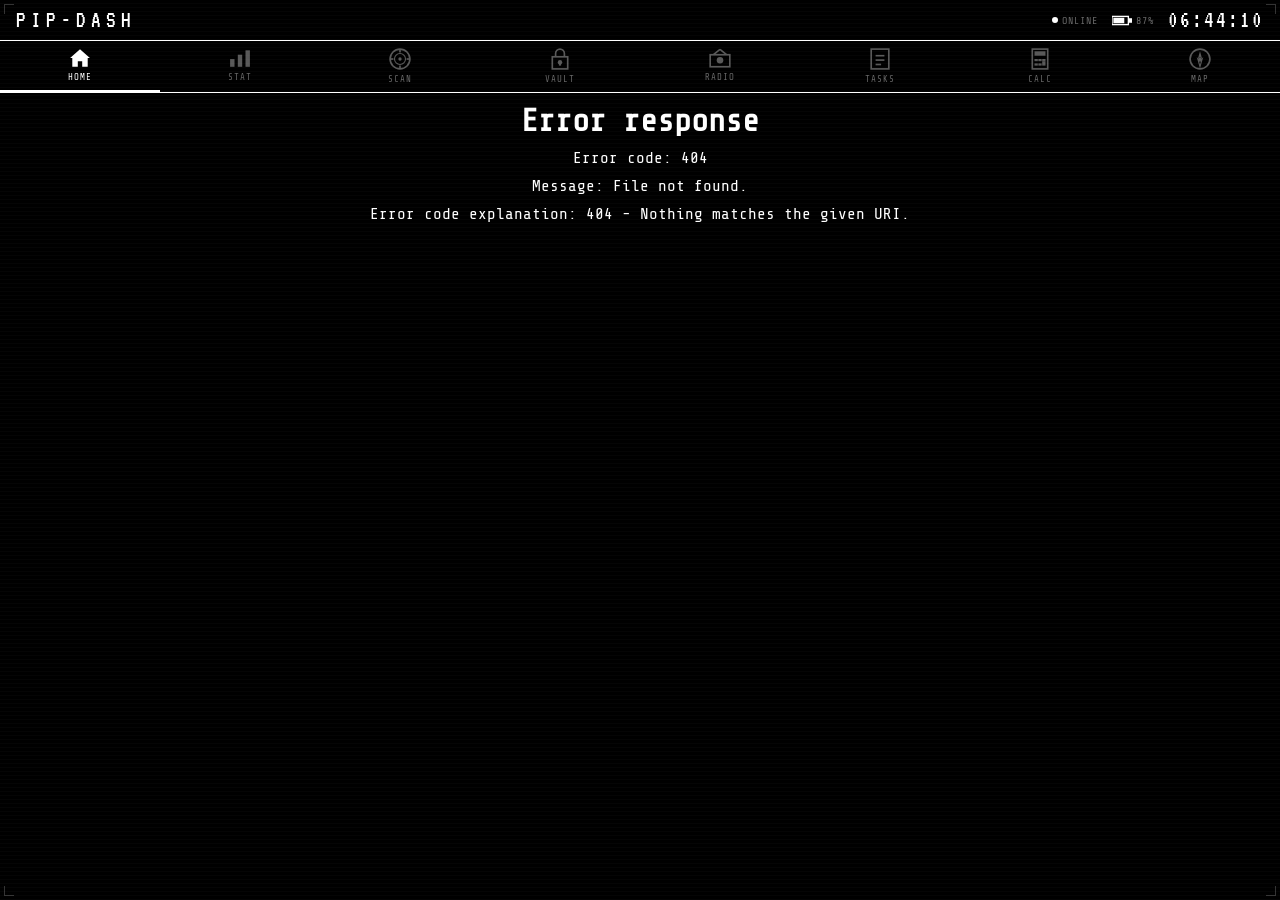
==== commit 05ed332e: "Add files via upload" ====
--- a/index.html
+++ b/index.html
@@ -3,8 +3,6 @@
 <head>
 <meta charset="UTF-8">
 <meta name="viewport" content="width=device-width, initial-scale=1.0, maximum-scale=1.0, user-scalable=no, viewport-fit=cover">
-
-<!-- PWA / Add to Home Screen -->
 <meta name="apple-mobile-web-app-capable" content="yes">
 <meta name="apple-mobile-web-app-status-bar-style" content="black">
 <meta name="apple-mobile-web-app-title" content="PIP-DASH">
@@ -12,28 +10,26 @@
 <meta name="theme-color" content="#000000">
 <link rel="manifest" href="manifest.json">
 <link rel="apple-touch-icon" href="icon.svg">
-
 <title>PIP-DASH</title>
 <link rel="stylesheet" href="style.css">
 </head>
 <body>
 
-<!-- Pixel corner decorations -->
 <div class="pixel-corner tl"></div>
 <div class="pixel-corner tr"></div>
 <div class="pixel-corner bl"></div>
 <div class="pixel-corner br"></div>
 
-<!-- ── HEADER ── -->
+<!-- HEADER -->
 <div id="header">
   <div id="logo">PIP-DASH</div>
   <div id="header-right">
     <div class="hdr-stat"><div class="live-dot"></div> ONLINE</div>
     <div class="hdr-stat">
-      <svg width="18" height="10" viewBox="0 0 18 10" fill="none">
-        <rect x="0" y="1" width="15" height="8" stroke="white" stroke-width="1.5"/>
-        <rect x="15" y="3" width="3" height="4" fill="white"/>
-        <rect id="bat-fill" x="1.5" y="2.5" width="10" height="5" fill="white"/>
+      <svg width="20" height="11" viewBox="0 0 22 11" fill="none">
+        <rect x="0" y="1" width="18" height="9" stroke="white" stroke-width="1.5"/>
+        <rect x="18" y="3" width="4" height="5" fill="white"/>
+        <rect id="bat-fill" x="1.5" y="2.5" width="12" height="6" fill="white"/>
       </svg>
       <span id="hdr-bat-pct">87%</span>
     </div>
@@ -41,224 +37,54 @@
   </div>
 </div>
 
-<!-- ── TABBAR ── -->
+<!-- TABBAR -->
 <div id="tabbar">
   <button class="tab active" data-page="home" onclick="showPage('home')">
-    <svg width="18" height="16" viewBox="0 0 20 18" fill="white"><polygon points="10,1 1,9 3,9 3,17 8,17 8,12 12,12 12,17 17,17 17,9 19,9"/></svg>
+    <svg width="22" height="20" viewBox="0 0 20 18" fill="white"><polygon points="10,1 1,9 3,9 3,17 8,17 8,12 12,12 12,17 17,17 17,9 19,9"/></svg>
     HOME
   </button>
   <button class="tab" data-page="stat" onclick="showPage('stat')">
-    <svg width="18" height="16" viewBox="0 0 20 18" fill="white"><rect x="1" y="10" width="4" height="7"/><rect x="8" y="6" width="4" height="11"/><rect x="15" y="2" width="4" height="15"/></svg>
+    <svg width="22" height="20" viewBox="0 0 20 18" fill="white"><rect x="1" y="10" width="4" height="7"/><rect x="8" y="6" width="4" height="11"/><rect x="15" y="2" width="4" height="15"/></svg>
     STAT
   </button>
   <button class="tab" data-page="scan" onclick="showPage('scan')">
-    <svg width="18" height="18" viewBox="0 0 20 20" fill="none"><circle cx="10" cy="10" r="9" stroke="white" stroke-width="1.5"/><circle cx="10" cy="10" r="5" stroke="white" stroke-width="1"/><circle cx="10" cy="10" r="1.5" fill="white"/><line x1="10" y1="1" x2="10" y2="4" stroke="white" stroke-width="1.5"/><line x1="10" y1="16" x2="10" y2="19" stroke="white" stroke-width="1.5"/><line x1="1" y1="10" x2="4" y2="10" stroke="white" stroke-width="1.5"/><line x1="16" y1="10" x2="19" y2="10" stroke="white" stroke-width="1.5"/></svg>
+    <svg width="22" height="22" viewBox="0 0 20 20" fill="none"><circle cx="10" cy="10" r="9" stroke="white" stroke-width="1.5"/><circle cx="10" cy="10" r="5" stroke="white" stroke-width="1"/><circle cx="10" cy="10" r="1.5" fill="white"/><line x1="10" y1="1" x2="10" y2="4" stroke="white" stroke-width="1.5"/><line x1="10" y1="16" x2="10" y2="19" stroke="white" stroke-width="1.5"/><line x1="1" y1="10" x2="4" y2="10" stroke="white" stroke-width="1.5"/><line x1="16" y1="10" x2="19" y2="10" stroke="white" stroke-width="1.5"/></svg>
     SCAN
   </button>
   <button class="tab" data-page="vault" onclick="showPage('vault')">
-    <svg width="14" height="18" viewBox="0 0 16 20" fill="none"><rect x="1" y="8" width="14" height="11" stroke="white" stroke-width="1.5"/><path d="M4 8V5a4 4 0 0 1 8 0v3" stroke="white" stroke-width="1.5" fill="none"/><circle cx="8" cy="13" r="2" fill="white"/><rect x="7" y="13" width="2" height="3" fill="white"/></svg>
+    <svg width="18" height="22" viewBox="0 0 16 20" fill="none"><rect x="1" y="8" width="14" height="11" stroke="white" stroke-width="1.5"/><path d="M4 8V5a4 4 0 0 1 8 0v3" stroke="white" stroke-width="1.5" fill="none"/><circle cx="8" cy="13" r="2" fill="white"/><rect x="7" y="13" width="2" height="3" fill="white"/></svg>
     VAULT
   </button>
   <button class="tab" data-page="radio" onclick="showPage('radio')">
-    <svg width="20" height="16" viewBox="0 0 22 18" fill="none"><rect x="2" y="6" width="18" height="11" stroke="white" stroke-width="1.5"/><circle cx="11" cy="11" r="3" fill="white"/><line x1="5" y1="6" x2="11" y2="1" stroke="white" stroke-width="1.5"/><line x1="17" y1="6" x2="11" y2="1" stroke="white" stroke-width="1.5"/></svg>
+    <svg width="24" height="20" viewBox="0 0 22 18" fill="none"><rect x="2" y="6" width="18" height="11" stroke="white" stroke-width="1.5"/><circle cx="11" cy="11" r="3" fill="white"/><line x1="5" y1="6" x2="11" y2="1" stroke="white" stroke-width="1.5"/><line x1="17" y1="6" x2="11" y2="1" stroke="white" stroke-width="1.5"/></svg>
     RADIO
   </button>
   <button class="tab" data-page="tasks" onclick="showPage('tasks')">
-    <svg width="16" height="18" viewBox="0 0 18 20" fill="none"><rect x="1" y="1" width="16" height="18" stroke="white" stroke-width="1.5"/><line x1="5" y1="7" x2="13" y2="7" stroke="white" stroke-width="1.5"/><line x1="5" y1="11" x2="13" y2="11" stroke="white" stroke-width="1.5"/><line x1="5" y1="15" x2="10" y2="15" stroke="white" stroke-width="1.5"/></svg>
+    <svg width="20" height="22" viewBox="0 0 18 20" fill="none"><rect x="1" y="1" width="16" height="18" stroke="white" stroke-width="1.5"/><line x1="5" y1="7" x2="13" y2="7" stroke="white" stroke-width="1.5"/><line x1="5" y1="11" x2="13" y2="11" stroke="white" stroke-width="1.5"/><line x1="5" y1="15" x2="10" y2="15" stroke="white" stroke-width="1.5"/></svg>
     TASKS
   </button>
   <button class="tab" data-page="calc" onclick="showPage('calc')">
-    <svg width="14" height="18" viewBox="0 0 16 20" fill="none"><rect x="1" y="1" width="14" height="18" stroke="white" stroke-width="1.5"/><rect x="3" y="3" width="10" height="4" fill="white"/><rect x="3" y="10" width="3" height="2" fill="white"/><rect x="6.5" y="10" width="3" height="2" fill="white"/><rect x="10" y="10" width="3" height="2" fill="white"/><rect x="3" y="14" width="3" height="2" fill="white"/><rect x="6.5" y="14" width="3" height="2" fill="white"/><rect x="10" y="12" width="3" height="4" fill="white"/></svg>
+    <svg width="18" height="22" viewBox="0 0 16 20" fill="none"><rect x="1" y="1" width="14" height="18" stroke="white" stroke-width="1.5"/><rect x="3" y="3" width="10" height="4" fill="white"/><rect x="3" y="10" width="3" height="2" fill="white"/><rect x="6.5" y="10" width="3" height="2" fill="white"/><rect x="10" y="10" width="3" height="2" fill="white"/><rect x="3" y="14" width="3" height="2" fill="white"/><rect x="6.5" y="14" width="3" height="2" fill="white"/><rect x="10" y="12" width="3" height="4" fill="white"/></svg>
     CALC
   </button>
   <button class="tab" data-page="map" onclick="showPage('map')">
-    <svg width="18" height="18" viewBox="0 0 20 20" fill="none"><circle cx="10" cy="10" r="9" stroke="white" stroke-width="1.5"/><polygon points="10,3 12,10 10,8 8,10" fill="white"/><polygon points="10,17 12,10 10,12 8,10" fill="none" stroke="white" stroke-width="1"/><circle cx="10" cy="10" r="1.5" fill="white"/></svg>
+    <svg width="22" height="22" viewBox="0 0 20 20" fill="none"><circle cx="10" cy="10" r="9" stroke="white" stroke-width="1.5"/><polygon points="10,3 12,10 10,8 8,10" fill="white"/><polygon points="10,17 12,10 10,12 8,10" fill="none" stroke="white" stroke-width="1"/><circle cx="10" cy="10" r="1.5" fill="white"/></svg>
     MAP
   </button>
 </div>
 
-<!-- ── CONTENT ── -->
+<!-- CONTENT: pages loaded dynamically -->
 <div id="content">
+  <div class="page active" id="page-home"></div>
+  <div class="page" id="page-stat"></div>
+  <div class="page" id="page-scan"></div>
+  <div class="page" id="page-vault"></div>
+  <div class="page" id="page-radio"></div>
+  <div class="page" id="page-tasks"></div>
+  <div class="page" id="page-calc"></div>
+  <div class="page" id="page-map"></div>
+</div>
 
-  <!-- HOME -->
-  <div class="page active" id="page-home">
-    <div class="home-grid">
-      <div class="home-card" onclick="showPage('stat')">
-        <svg width="22" height="12" viewBox="0 0 22 12" fill="none"><rect x="0" y="2" width="18" height="8" stroke="white" stroke-width="1.5"/><rect x="18" y="4" width="4" height="4" fill="white"/><rect id="hc-bat" x="1.5" y="3.5" width="12" height="5" fill="white"/></svg>
-        <div class="hc-val" id="home-bat">87%</div>
-        <div class="hc-label">BATTERY</div>
-      </div>
-      <div class="home-card" onclick="showPage('stat')">
-        <svg width="20" height="20" viewBox="0 0 20 20" fill="none"><circle cx="10" cy="10" r="9" stroke="white" stroke-width="1.5"/><line x1="10" y1="5" x2="10" y2="10" stroke="white" stroke-width="1.5" stroke-linecap="square"/><line x1="10" y1="10" x2="14" y2="10" stroke="white" stroke-width="1.5" stroke-linecap="square"/></svg>
-        <div class="hc-val" id="home-clock-sm">--:--</div>
-        <div class="hc-label">TIME</div>
-      </div>
-      <div class="home-card" onclick="showPage('scan')">
-        <svg width="20" height="20" viewBox="0 0 20 20" fill="none"><circle cx="10" cy="10" r="9" stroke="white" stroke-width="1.5"/><circle cx="10" cy="10" r="4" stroke="white" stroke-width="1"/><circle cx="10" cy="10" r="1.5" fill="white"/></svg>
-        <div class="hc-val">SCAN</div>
-        <div class="hc-label">SCANNER</div>
-      </div>
-      <div class="home-card" onclick="showPage('vault')">
-        <svg width="14" height="18" viewBox="0 0 16 20" fill="none"><rect x="1" y="8" width="14" height="11" stroke="white" stroke-width="1.5"/><path d="M4 8V5a4 4 0 0 1 8 0v3" stroke="white" stroke-width="1.5" fill="none"/><circle cx="8" cy="13" r="2" fill="white"/></svg>
-        <div class="hc-val">7</div>
-        <div class="hc-label">VAULT</div>
-      </div>
-      <div class="home-card" onclick="showPage('radio')">
-        <svg width="20" height="16" viewBox="0 0 22 18" fill="none"><rect x="2" y="6" width="18" height="11" stroke="white" stroke-width="1.5"/><circle cx="11" cy="11" r="3" fill="white"/><line x1="5" y1="6" x2="11" y2="1" stroke="white" stroke-width="1.5"/><line x1="17" y1="6" x2="11" y2="1" stroke="white" stroke-width="1.5"/></svg>
-        <div class="hc-val" id="home-freq">101.1</div>
-        <div class="hc-label">RADIO</div>
-      </div>
-      <div class="home-card" onclick="showPage('tasks')">
-        <svg width="16" height="16" viewBox="0 0 18 18" fill="none"><rect x="1" y="1" width="16" height="16" stroke="white" stroke-width="1.5"/><line x1="5" y1="6" x2="13" y2="6" stroke="white" stroke-width="1.5"/><line x1="5" y1="10" x2="10" y2="10" stroke="white" stroke-width="1.5"/></svg>
-        <div class="hc-val" id="home-tasks">0/3</div>
-        <div class="hc-label">TASKS</div>
-      </div>
-      <div class="home-card" onclick="showPage('map')">
-        <svg width="18" height="18" viewBox="0 0 20 20" fill="none"><circle cx="10" cy="10" r="9" stroke="white" stroke-width="1.5"/><polygon points="10,3 12,10 10,8 8,10" fill="white"/><circle cx="10" cy="10" r="1.5" fill="white"/></svg>
-        <div class="hc-val">32°N</div>
-        <div class="hc-label">MAP</div>
-      </div>
-      <div class="home-card" onclick="showPage('calc')">
-        <svg width="14" height="16" viewBox="0 0 16 18" fill="none"><rect x="1" y="1" width="14" height="16" stroke="white" stroke-width="1.5"/><rect x="3" y="3" width="10" height="3" fill="white"/><rect x="3" y="9" width="3" height="2" fill="white"/><rect x="6.5" y="9" width="3" height="2" fill="white"/><rect x="10" y="9" width="3" height="2" fill="white"/></svg>
-        <div class="hc-val">CALC</div>
-        <div class="hc-label">CALCULATOR</div>
-      </div>
-    </div>
-  </div>
-
-  <!-- STAT -->
-  <div class="page" id="page-stat">
-    <div class="page-title">STATUS</div>
-    <div class="stat-wrap">
-      <div class="big-clock" id="stat-time">--:--:--</div>
-      <div class="stat-date" id="stat-date">--- -- ----</div>
-      <div class="stat-row">
-        <div class="stat-box"><div class="sb-val" id="stat-bat">87%</div><div class="sb-label">BATTERY</div></div>
-        <div class="stat-box"><div class="sb-val">22°C</div><div class="sb-label">TEMP</div></div>
-        <div class="stat-box"><div class="sb-val">0 RAD</div><div class="sb-label">RADIATION</div></div>
-      </div>
-      <div class="bar-group">
-        <div class="bar-item"><div class="bar-head"><span>HP</span><span>87/100</span></div><div class="bar-track"><div class="bar-fill" style="width:87%"></div></div></div>
-        <div class="bar-item"><div class="bar-head"><span>AP</span><span>62/100</span></div><div class="bar-track"><div class="bar-fill" style="width:62%"></div></div></div>
-        <div class="bar-item"><div class="bar-head"><span>PWR</span><span>94/100</span></div><div class="bar-track"><div class="bar-fill" style="width:94%"></div></div></div>
-      </div>
-    </div>
-  </div>
-
-  <!-- SCAN -->
-  <div class="page" id="page-scan">
-    <div class="page-title">SCANNER</div>
-    <div class="scan-wrap">
-      <div class="scan-circle" id="scan-circle" onclick="doScan()">
-        <div class="scan-circle-inner">
-          <div class="scan-plus">+</div>
-        </div>
-        <div class="scan-sweep" id="scan-sweep"></div>
-        <div class="scan-ping" id="scan-ping"></div>
-      </div>
-      <div class="scan-label" id="scan-label">TAP TO SCAN</div>
-      <div class="scan-readout" id="scan-readout"></div>
-    </div>
-  </div>
-
-  <!-- VAULT -->
-  <div class="page" id="page-vault">
-    <div class="page-title">CLASSIFIED ARCHIVE</div>
-    <div class="vault-wrap">
-      <button class="vault-btn" onclick="retrieveVault()">[ RETRIEVE ]</button>
-      <div class="vault-display" id="vault-display">
-        <div class="vault-id">AWAITING REQUEST</div>
-        <div class="vault-body" style="color:var(--dim);margin-top:8px;font-size:12px;">Press RETRIEVE to access classified data.</div>
-      </div>
-    </div>
-  </div>
-
-  <!-- RADIO -->
-  <div class="page" id="page-radio">
-    <div class="page-title">COMMUNICATIONS</div>
-    <div class="radio-wrap">
-      <div class="radio-display">
-        <div class="radio-freq" id="radio-freq">101.1 FM</div>
-        <div class="radio-name" id="radio-name">WASTELAND FM</div>
-        <div class="waveform" id="waveform"></div>
-        <div class="radio-status" id="radio-status">▶ NOW BROADCASTING</div>
-      </div>
-      <div class="station-list">
-        <div class="station on" id="stn-0" onclick="selectStation(0)"><div class="s-name">WASTELAND FM</div><div class="s-on" id="sind-0">◉ ON AIR</div><div class="s-freq">101.1</div></div>
-        <div class="station" id="stn-1" onclick="selectStation(1)"><div class="s-name">VAULT RADIO</div><div class="s-on" id="sind-1">◉ ON AIR</div><div class="s-freq">88.3</div></div>
-        <div class="station" id="stn-2" onclick="selectStation(2)"><div class="s-name">DEAD AIR</div><div class="s-on" id="sind-2">◉ ON AIR</div><div class="s-freq">66.6</div></div>
-        <div class="station" id="stn-3" onclick="selectStation(3)"><div class="s-name">SIGNAL UNKNOWN</div><div class="s-on" id="sind-3">◉ ON AIR</div><div class="s-freq">???</div></div>
-      </div>
-    </div>
-  </div>
-
-  <!-- TASKS -->
-  <div class="page" id="page-tasks">
-    <div class="page-title">TASK LOG</div>
-    <div class="tasks-wrap">
-      <div class="task-bar">
-        <input class="task-input" id="task-input" type="text" placeholder="NEW TASK..." maxlength="40" onkeydown="if(event.key==='Enter')addTask()">
-        <button class="task-add" onclick="addTask()">ADD</button>
-      </div>
-      <div class="task-list" id="task-list"></div>
-    </div>
-  </div>
-
-  <!-- CALC -->
-  <div class="page" id="page-calc">
-    <div class="page-title">CALCULATOR</div>
-    <div class="calc-wrap">
-      <div class="calc-screen">
-        <div class="calc-expr" id="calc-expr"></div>
-        <div class="calc-val" id="calc-val">0</div>
-      </div>
-      <div class="calc-grid">
-        <button class="cb op" onclick="co('C')">C</button>
-        <button class="cb op" onclick="co('+/-')">±</button>
-        <button class="cb op" onclick="co('%')">%</button>
-        <button class="cb op eq" onclick="co('/')">÷</button>
-        <button class="cb" onclick="cn('7')">7</button>
-        <button class="cb" onclick="cn('8')">8</button>
-        <button class="cb" onclick="cn('9')">9</button>
-        <button class="cb op" onclick="co('*')">×</button>
-        <button class="cb" onclick="cn('4')">4</button>
-        <button class="cb" onclick="cn('5')">5</button>
-        <button class="cb" onclick="cn('6')">6</button>
-        <button class="cb op" onclick="co('-')">−</button>
-        <button class="cb" onclick="cn('1')">1</button>
-        <button class="cb" onclick="cn('2')">2</button>
-        <button class="cb" onclick="cn('3')">3</button>
-        <button class="cb op" onclick="co('+')">+</button>
-        <button class="cb wide" onclick="cn('0')">0</button>
-        <button class="cb" onclick="cn('.')">.</button>
-        <button class="cb eq" onclick="co('=')">=</button>
-      </div>
-    </div>
-  </div>
-
-  <!-- MAP -->
-  <div class="page" id="page-map">
-    <div class="page-title">NAVIGATION</div>
-    <div class="map-wrap">
-      <div class="compass">
-        <span class="cdir n">N</span><span class="cdir s">S</span>
-        <span class="cdir e">E</span><span class="cdir w">W</span>
-        <div class="needle" id="needle"><div class="needle-n"></div><div class="needle-s"></div></div>
-        <div class="compass-dot"></div>
-      </div>
-      <div class="map-coords">
-        <div class="coord-box"><div class="coord-val">32.07°N</div><div class="coord-label">LATITUDE</div></div>
-        <div class="coord-box"><div class="coord-val">34.78°E</div><div class="coord-label">LONGITUDE</div></div>
-      </div>
-      <div class="map-radar">
-        <div class="radar-dot"></div>
-        <div class="radar-ring"></div>
-        <div class="map-label">TEL AVIV · SEC 4</div>
-      </div>
-    </div>
-  </div>
-
-</div><!-- /content -->
 <script src="app.js"></script>
 </body>
 </html>
--- a/style.css
+++ b/style.css
@@ -11,119 +11,62 @@
 
 *, *::before, *::after { margin: 0; padding: 0; box-sizing: border-box; -webkit-tap-highlight-color: transparent; }
 
-html {
-  height: 100%;
-  height: -webkit-fill-available;
-}
+html { height: 100%; height: -webkit-fill-available; }
 
 body {
   background: var(--bg);
   color: var(--fg);
   font-family: 'Share Tech Mono', monospace;
-  /* Full screen — use dvh for dynamic viewport (accounts for browser chrome) */
   height: 100dvh;
-  height: 100vh; /* fallback */
+  height: 100vh;
   max-height: -webkit-fill-available;
   overflow: hidden;
   display: flex;
   flex-direction: column;
-  /* Safe area insets for notch/home bar on iPhone */
   padding-top: env(safe-area-inset-top);
   padding-bottom: env(safe-area-inset-bottom);
   padding-left: env(safe-area-inset-left);
   padding-right: env(safe-area-inset-right);
 }
 
-/* CRT scanlines */
 body::before {
   content: '';
-  position: fixed;
-  inset: 0;
-  background: repeating-linear-gradient(
-    to bottom,
-    transparent 0px, transparent 3px,
-    rgba(255,255,255,0.02) 3px, rgba(255,255,255,0.02) 4px
-  );
-  pointer-events: none;
-  z-index: 9999;
+  position: fixed; inset: 0;
+  background: repeating-linear-gradient(to bottom, transparent 0px, transparent 3px, rgba(255,255,255,0.02) 3px, rgba(255,255,255,0.02) 4px);
+  pointer-events: none; z-index: 9999;
 }
 
 /* ── HEADER ── */
 #header {
   flex-shrink: 0;
-  display: flex;
-  align-items: center;
-  justify-content: space-between;
+  display: flex; align-items: center; justify-content: space-between;
   padding: 8px 16px;
   border-bottom: 1px solid var(--border);
 }
-
-#logo {
-  font-family: 'VT323', monospace;
-  font-size: 24px;
-  letter-spacing: 5px;
-  white-space: nowrap;
-  animation: flicker 9s infinite;
-}
-
-#header-right {
-  display: flex;
-  align-items: center;
-  gap: 14px;
-}
-
-#hdr-clock {
-  font-family: 'VT323', monospace;
-  font-size: 24px;
-  letter-spacing: 2px;
-}
-
-.hdr-stat {
-  font-size: 10px;
-  letter-spacing: 1px;
-  color: var(--dim);
-  display: flex;
-  align-items: center;
-  gap: 4px;
-}
-
-.live-dot {
-  width: 6px; height: 6px;
-  background: var(--fg);
-  border-radius: 50%;
-  animation: blink 1.4s infinite;
-  display: inline-block;
-  flex-shrink: 0;
-}
+#logo { font-family: 'VT323', monospace; font-size: 24px; letter-spacing: 5px; white-space: nowrap; animation: flicker 9s infinite; }
+#header-right { display: flex; align-items: center; gap: 14px; }
+#hdr-clock { font-family: 'VT323', monospace; font-size: 24px; letter-spacing: 2px; }
+.hdr-stat { font-size: 10px; letter-spacing: 1px; color: var(--dim); display: flex; align-items: center; gap: 4px; }
+.live-dot { width: 6px; height: 6px; background: var(--fg); border-radius: 50%; animation: blink 1.4s infinite; display: inline-block; flex-shrink: 0; }
 
 /* ── TABBAR ── */
 #tabbar {
   flex-shrink: 0;
   display: flex;
   border-bottom: 1px solid var(--border);
-  overflow-x: auto;
-  scrollbar-width: none;
+  overflow-x: auto; scrollbar-width: none;
 }
 #tabbar::-webkit-scrollbar { display: none; }
-
 .tab {
-  flex: 1;
-  min-width: 52px;
-  padding: 6px 2px 5px;
-  background: none;
-  border: none;
+  flex: 1; min-width: 52px;
+  padding: 7px 2px 6px;
+  background: none; border: none;
   border-bottom: 2px solid transparent;
   color: var(--dim);
-  font-family: 'Share Tech Mono', monospace;
-  font-size: 9px;
-  letter-spacing: 1px;
+  font-family: 'Share Tech Mono', monospace; font-size: 9px; letter-spacing: 1px;
   cursor: pointer;
-  display: flex;
-  flex-direction: column;
-  align-items: center;
-  gap: 3px;
-  transition: color 0.15s, border-color 0.15s;
-  user-select: none;
+  display: flex; flex-direction: column; align-items: center; gap: 4px;
+  transition: color 0.15s, border-color 0.15s; user-select: none;
 }
 .tab svg { opacity: 0.35; transition: opacity 0.15s; }
 .tab.active { color: var(--fg); border-bottom-color: var(--fg); }
@@ -131,162 +74,167 @@
 .tab:active { opacity: 0.4; }
 
 /* ── CONTENT ── */
-#content {
-  flex: 1;
-  overflow: hidden;
-  position: relative;
-  min-height: 0; /* important for flex children */
-}
+#content { flex: 1; overflow: hidden; position: relative; min-height: 0; }
 
 /* ── PAGES ── */
 .page {
-  display: none;
-  position: absolute;
-  inset: 0;
-  padding: 16px;
-  flex-direction: column;
-  align-items: center;
-  justify-content: center;
-  gap: 12px;
-  animation: pagein 0.2s ease;
-  overflow: hidden;
+  display: none; position: absolute; inset: 0;
+  padding: 14px 16px;
+  flex-direction: column; align-items: center; justify-content: center; gap: 10px;
+  animation: pagein 0.2s ease; overflow: hidden;
 }
 .page.active { display: flex; }
-
-.page-title {
-  font-size: 11px;
-  letter-spacing: 5px;
-  color: var(--dim);
-  flex-shrink: 0;
-}
+.page-title { font-size: 10px; letter-spacing: 5px; color: var(--dim); flex-shrink: 0; margin-bottom: 2px; }
 
 /* ── HOME ── */
-#page-home { justify-content: center; padding: 12px; }
-
+#page-home { padding: 10px; justify-content: stretch; }
 .home-grid {
   display: grid;
   grid-template-columns: repeat(4, 1fr);
+  grid-template-rows: repeat(2, 1fr);
   gap: 8px;
-  width: 100%;
+  width: 100%; height: 100%;
+  flex: 1;
 }
 @media (max-width: 400px) {
-  .home-grid { grid-template-columns: repeat(2, 1fr); }
-}
-
+  .home-grid { grid-template-columns: repeat(2, 1fr); grid-template-rows: repeat(4, 1fr); }
+}
 .home-card {
   border: 1px solid var(--dim-border);
-  padding: 10px 6px;
-  display: flex;
-  flex-direction: column;
-  align-items: center;
-  gap: 5px;
-  cursor: pointer;
-  transition: border-color 0.15s;
-  min-height: 80px;
-  justify-content: center;
+  display: flex; flex-direction: column; align-items: center; justify-content: center; gap: 6px;
+  cursor: pointer; transition: border-color 0.15s; padding: 8px 4px;
 }
 .home-card:active { border-color: var(--fg); background: #0a0a0a; }
-.hc-val { font-family: 'VT323', monospace; font-size: 20px; }
+.hc-val { font-family: 'VT323', monospace; font-size: clamp(18px, 4vw, 24px); }
 .hc-label { font-size: 8px; letter-spacing: 2px; color: var(--dim); }
 
 /* ── STAT ── */
-.stat-wrap { width: 100%; max-width: 460px; display: flex; flex-direction: column; gap: 10px; }
-.big-clock { font-family: 'VT323', monospace; font-size: clamp(48px, 14vw, 72px); letter-spacing: 3px; text-align: center; line-height: 1; animation: flicker 11s infinite; }
+.stat-wrap { width: 100%; max-width: 500px; display: flex; flex-direction: column; gap: 10px; }
+.big-clock { font-family: 'VT323', monospace; font-size: clamp(52px, 15vw, 80px); letter-spacing: 3px; text-align: center; line-height: 1; animation: flicker 11s infinite; }
 .stat-date { font-size: 11px; letter-spacing: 3px; color: var(--dim); text-align: center; }
 .stat-row { display: grid; grid-template-columns: repeat(3, 1fr); gap: 8px; }
 .stat-box { border: 1px solid var(--dim-border); padding: 10px; text-align: center; }
-.sb-val { font-family: 'VT323', monospace; font-size: 26px; }
+.sb-val { font-family: 'VT323', monospace; font-size: 28px; }
 .sb-label { font-size: 9px; letter-spacing: 2px; color: var(--dim); margin-top: 2px; }
-.bar-group { display: flex; flex-direction: column; gap: 7px; }
+.bar-group { display: flex; flex-direction: column; gap: 8px; }
 .bar-head { display: flex; justify-content: space-between; font-size: 10px; color: var(--dim); letter-spacing: 1px; margin-bottom: 3px; }
-.bar-track { height: 6px; background: #111; border: 1px solid var(--dim-border); }
+.bar-track { height: 7px; background: #111; border: 1px solid var(--dim-border); }
 .bar-fill { height: 100%; background: var(--fg); }
 
-/* ── SCAN ── */
-.scan-wrap { width: 100%; max-width: 360px; display: flex; flex-direction: column; align-items: center; gap: 14px; }
-
-.scan-circle {
-  width: clamp(100px, 35vw, 140px);
-  height: clamp(100px, 35vw, 140px);
-  border: 2px solid var(--fg);
-  border-radius: 50%;
-  display: flex; align-items: center; justify-content: center;
-  cursor: pointer;
-  position: relative;
-  overflow: hidden;
-  flex-shrink: 0;
-}
-.scan-circle:active { box-shadow: 0 0 20px rgba(255,255,255,0.2); }
-.scan-circle-inner { width: 72%; height: 72%; border: 1px solid var(--dim-border); border-radius: 50%; display: flex; align-items: center; justify-content: center; }
-.scan-plus { font-family: 'VT323', monospace; font-size: 48px; line-height: 1; animation: flicker 6s infinite; }
-.scan-sweep { position: absolute; inset: 0; border-radius: 50%; background: conic-gradient(from 0deg, transparent 0deg, rgba(255,255,255,0.12) 60deg, transparent 60deg); animation: sweep 3s linear infinite; display: none; }
-.scan-sweep.on { display: block; }
-.scan-ping { position: absolute; top: 50%; left: 50%; width: 0; height: 0; border: 1px solid var(--fg); border-radius: 50%; transform: translate(-50%,-50%); }
-.scan-ping.on { animation: sonar 1.5s ease-out infinite; }
-.scan-label { font-size: 11px; letter-spacing: 3px; color: var(--dim); }
-.scan-readout { width: 100%; border: 1px solid var(--dim-border); padding: 10px 12px; font-size: 12px; line-height: 1.9; display: none; }
-.scan-readout.show { display: block; }
+/* ── SCAN (full screen) ── */
+#page-scan { padding: 0; }
+.scan-full {
+  position: absolute; inset: 0;
+  display: flex; flex-direction: column; align-items: center; justify-content: center;
+  cursor: pointer; overflow: hidden; gap: 16px;
+}
+.scan-full:active { background: rgba(255,255,255,0.02); }
+
+/* horizontal beam */
+.scan-beam-h {
+  position: absolute; left: 0; right: 0; height: 1px;
+  background: linear-gradient(to right, transparent 0%, rgba(255,255,255,0.6) 50%, transparent 100%);
+  top: -2px; display: none;
+}
+.scan-beam-h.on { display: block; animation: beamH 1.8s ease-in-out forwards; }
+
+/* vertical beam */
+.scan-beam-v {
+  position: absolute; top: 0; bottom: 0; width: 1px;
+  background: linear-gradient(to bottom, transparent 0%, rgba(255,255,255,0.4) 50%, transparent 100%);
+  left: -2px; display: none;
+}
+.scan-beam-v.on { display: block; animation: beamV 1.8s ease-in-out forwards; }
+
+.scan-crosshair { position: relative; display: flex; align-items: center; justify-content: center; width: 160px; height: 160px; flex-shrink: 0; }
+.crosshair-ring { position: absolute; border: 1px solid; border-radius: 50%; }
+.crosshair-ring.r1 { width: 160px; height: 160px; border-color: var(--dim-border); }
+.crosshair-ring.r2 { width: 80px; height: 80px; border-color: var(--dim-border); animation: pulse-ring 3s ease-in-out infinite; }
+.crosshair-center { width: 12px; height: 12px; background: var(--fg); border-radius: 50%; z-index: 2; box-shadow: var(--glow); animation: blink 2s infinite; }
+.crosshair-line { position: absolute; background: var(--dim-border); }
+.crosshair-line.h { width: 160px; height: 1px; }
+.crosshair-line.v { height: 160px; width: 1px; }
+
+.scan-corner { position: absolute; width: 16px; height: 16px; border-color: var(--fg); border-style: solid; }
+.scan-corner.tl { top: 12px; left: 12px; border-width: 2px 0 0 2px; }
+.scan-corner.tr { top: 12px; right: 12px; border-width: 2px 2px 0 0; }
+.scan-corner.bl { bottom: 12px; left: 12px; border-width: 0 0 2px 2px; }
+.scan-corner.br { bottom: 12px; right: 12px; border-width: 0 2px 2px 0; }
+
+.scan-label-fs { font-size: 11px; letter-spacing: 4px; color: var(--dim); }
+.scan-readout-fs {
+  border: 1px solid var(--dim-border); padding: 10px 14px;
+  font-size: 12px; line-height: 1.9; width: calc(100% - 40px); max-width: 400px;
+  display: none;
+}
+.scan-readout-fs.show { display: block; }
 .scan-line-item { opacity: 0; animation: fadein 0.3s forwards; }
 
 /* ── VAULT ── */
-.vault-wrap { width: 100%; max-width: 420px; display: flex; flex-direction: column; gap: 12px; }
-.vault-btn { width: 100%; padding: 16px; background: none; border: 2px solid var(--fg); color: var(--fg); font-family: 'VT323', monospace; font-size: 24px; letter-spacing: 6px; cursor: pointer; transition: all 0.1s; }
+.vault-wrap { width: 100%; max-width: 500px; display: flex; flex-direction: column; gap: 12px; height: 100%; justify-content: center; }
+.vault-btn { width: 100%; padding: 18px; background: none; border: 2px solid var(--fg); color: var(--fg); font-family: 'VT323', monospace; font-size: 26px; letter-spacing: 6px; cursor: pointer; transition: all 0.1s; flex-shrink: 0; }
 .vault-btn:active { background: var(--fg); color: var(--bg); }
-.vault-display { border: 1px solid var(--dim-border); padding: 14px; min-height: 100px; }
+.vault-display { border: 1px solid var(--dim-border); padding: 16px; flex: 1; }
 .vault-id { font-size: 10px; letter-spacing: 3px; color: var(--dim); }
-.vault-body { font-size: 14px; line-height: 1.8; margin-top: 8px; }
+.vault-body { font-size: 14px; line-height: 1.9; margin-top: 8px; }
 .vault-clear { font-size: 10px; letter-spacing: 2px; color: var(--dim); margin-top: 8px; }
 
-/* ── RADIO ── */
-.radio-wrap { width: 100%; max-width: 400px; display: flex; flex-direction: column; gap: 10px; }
-.radio-display { border: 1px solid var(--dim-border); padding: 14px; text-align: center; }
-.radio-freq { font-family: 'VT323', monospace; font-size: clamp(36px, 11vw, 48px); letter-spacing: 3px; animation: flicker 12s infinite; }
-.radio-name { font-size: 11px; letter-spacing: 3px; color: var(--dim); margin-top: 2px; }
-.waveform { display: flex; align-items: center; justify-content: center; gap: 3px; height: 28px; margin: 8px 0 4px; }
+/* ── RADIO (two column) ── */
+#page-radio { align-items: stretch; }
+.radio-layout { display: grid; grid-template-columns: 1fr 1fr; gap: 12px; width: 100%; height: 100%; }
+.radio-left { display: flex; flex-direction: column; }
+.radio-right { display: flex; flex-direction: column; }
+.radio-display { border: 1px solid var(--dim-border); padding: 14px; text-align: center; flex: 1; display: flex; flex-direction: column; align-items: center; justify-content: center; gap: 4px; }
+.radio-freq { font-family: 'VT323', monospace; font-size: clamp(32px, 9vw, 48px); letter-spacing: 3px; animation: flicker 12s infinite; }
+.radio-name { font-size: 11px; letter-spacing: 2px; color: var(--dim); }
+.waveform { display: flex; align-items: center; justify-content: center; gap: 3px; height: 28px; margin: 6px 0 2px; }
 .wb { width: 4px; background: var(--fg); animation: wave 0.7s ease-in-out infinite alternate; }
 .radio-status { font-size: 10px; letter-spacing: 2px; color: var(--dim); }
-.station-list { display: flex; flex-direction: column; gap: 5px; }
-.station { border: 1px solid var(--dim-border); padding: 11px 14px; display: flex; align-items: center; justify-content: space-between; cursor: pointer; transition: border-color 0.15s; }
+.station-list { display: flex; flex-direction: column; gap: 6px; height: 100%; }
+.station { border: 1px solid var(--dim-border); padding: 0 12px; display: flex; align-items: center; justify-content: space-between; cursor: pointer; transition: border-color 0.15s; flex: 1; }
 .station:active, .station.on { border-color: var(--fg); }
-.s-name { font-size: 12px; letter-spacing: 1px; flex: 1; color: var(--dim); }
+.s-name { font-size: 11px; letter-spacing: 1px; flex: 1; color: var(--dim); }
 .station.on .s-name { color: var(--fg); }
 .s-freq { font-family: 'VT323', monospace; font-size: 20px; color: var(--dim); }
 .station.on .s-freq { color: var(--fg); }
-.s-on { font-size: 9px; letter-spacing: 1px; color: var(--fg); visibility: hidden; margin-right: 8px; }
+.s-on { font-size: 10px; color: var(--fg); visibility: hidden; margin-right: 6px; }
 .station.on .s-on { visibility: visible; animation: blink 1s infinite; }
 
 /* ── TASKS ── */
-.tasks-wrap { width: 100%; max-width: 420px; display: flex; flex-direction: column; gap: 8px; }
-.task-bar { display: flex; gap: 8px; }
+.tasks-wrap { width: 100%; max-width: 500px; display: flex; flex-direction: column; gap: 8px; height: 100%; }
+.task-bar { display: flex; gap: 8px; flex-shrink: 0; }
 .task-input { flex: 1; background: none; border: 1px solid var(--dim-border); border-bottom-color: var(--fg); color: var(--fg); font-family: 'Share Tech Mono', monospace; font-size: 14px; padding: 10px 12px; outline: none; }
 .task-input:focus { border-color: var(--fg); }
 .task-input::placeholder { color: var(--dim); }
-.task-add { background: none; border: 1px solid var(--fg); color: var(--fg); font-family: 'VT323', monospace; font-size: 22px; padding: 6px 16px; cursor: pointer; transition: all 0.1s; }
+.task-add { background: none; border: 1px solid var(--fg); color: var(--fg); font-family: 'VT323', monospace; font-size: 22px; padding: 6px 16px; cursor: pointer; }
 .task-add:active { background: var(--fg); color: var(--bg); }
-.task-list { display: flex; flex-direction: column; gap: 5px; overflow-y: auto; max-height: calc(100dvh - 280px); }
-.task-item { display: flex; align-items: center; gap: 10px; padding: 11px 12px; border: 1px solid var(--dim-border); cursor: pointer; }
+.task-list { display: flex; flex-direction: column; gap: 5px; overflow-y: auto; flex: 1; }
+.task-item { display: flex; align-items: center; gap: 10px; padding: 12px; border: 1px solid var(--dim-border); cursor: pointer; flex-shrink: 0; }
 .task-item.done { opacity: 0.4; }
 .task-item.done .t-text { text-decoration: line-through; }
-.t-check { width: 16px; height: 16px; border: 2px solid var(--fg); flex-shrink: 0; display: flex; align-items: center; justify-content: center; font-size: 11px; font-family: 'VT323', monospace; }
+.t-check { width: 18px; height: 18px; border: 2px solid var(--fg); flex-shrink: 0; display: flex; align-items: center; justify-content: center; font-size: 12px; font-family: 'VT323', monospace; }
 .task-item.done .t-check { background: var(--fg); color: var(--bg); }
 .t-text { font-size: 13px; letter-spacing: 1px; flex: 1; }
 .t-del { font-size: 16px; color: var(--dim); padding: 2px 4px; }
 
 /* ── CALC ── */
-.calc-wrap { width: 100%; max-width: 300px; display: flex; flex-direction: column; gap: 8px; }
-.calc-screen { border: 1px solid var(--dim-border); padding: 10px 14px; text-align: right; }
-.calc-expr { font-size: 11px; color: var(--dim); min-height: 15px; }
-.calc-val { font-family: 'VT323', monospace; font-size: clamp(40px, 12vw, 52px); line-height: 1; }
-.calc-grid { display: grid; grid-template-columns: repeat(4, 1fr); gap: 5px; }
-.cb { background: none; border: 1px solid var(--dim-border); color: var(--fg); font-family: 'VT323', monospace; font-size: 24px; padding: 12px 4px; cursor: pointer; transition: all 0.08s; line-height: 1; }
+.calc-wrap { width: 100%; max-width: 320px; display: flex; flex-direction: column; gap: 8px; height: 100%; }
+.calc-screen { border: 1px solid var(--dim-border); padding: 10px 14px; text-align: right; flex-shrink: 0; }
+.calc-expr { font-size: 11px; color: var(--dim); min-height: 16px; }
+.calc-val { font-family: 'VT323', monospace; font-size: clamp(40px, 13vw, 56px); line-height: 1; }
+.calc-grid { display: grid; grid-template-columns: repeat(4, 1fr); gap: 5px; flex: 1; }
+.cb { background: none; border: 1px solid var(--dim-border); color: var(--fg); font-family: 'VT323', monospace; font-size: 26px; cursor: pointer; transition: all 0.08s; line-height: 1; }
 .cb:active { background: var(--fg); color: var(--bg); border-color: var(--fg); }
 .cb.op { color: var(--dim); }
 .cb.wide { grid-column: span 2; }
 .cb.eq { border-color: var(--fg); }
 
-/* ── MAP ── */
-.map-wrap { display: flex; flex-direction: column; align-items: center; gap: 12px; width: 100%; max-width: 340px; }
-.compass { width: clamp(130px, 40vw, 160px); height: clamp(130px, 40vw, 160px); border: 2px solid var(--fg); border-radius: 50%; position: relative; display: flex; align-items: center; justify-content: center; flex-shrink: 0; }
+/* ── MAP (two column) ── */
+#page-map { align-items: stretch; }
+.map-layout { display: grid; grid-template-columns: 1fr 1fr; gap: 12px; width: 100%; height: 100%; }
+.map-left { display: flex; flex-direction: column; align-items: center; justify-content: center; gap: 10px; }
+.map-right { display: flex; flex-direction: column; gap: 10px; }
+.compass { width: clamp(120px, 35vw, 180px); height: clamp(120px, 35vw, 180px); border: 2px solid var(--fg); border-radius: 50%; position: relative; display: flex; align-items: center; justify-content: center; flex-shrink: 0; }
 .compass::before { content: ''; position: absolute; width: 85%; height: 85%; border: 1px solid var(--dim-border); border-radius: 50%; }
 .compass::after { content: ''; position: absolute; width: 100%; height: 1px; background: var(--dim-border); top: 50%; }
 .cdir { position: absolute; font-family: 'VT323', monospace; font-size: 16px; line-height: 1; }
@@ -298,14 +246,18 @@
 .needle-n { width: 100%; height: 50%; background: var(--fg); }
 .needle-s { width: 100%; height: 50%; background: var(--dim); }
 .compass-dot { width: 8px; height: 8px; background: var(--fg); border-radius: 50%; z-index: 2; box-shadow: var(--glow); position: relative; }
-.map-coords { display: grid; grid-template-columns: 1fr 1fr; gap: 8px; width: 100%; }
-.coord-box { border: 1px solid var(--dim-border); padding: 8px 10px; text-align: center; }
-.coord-val { font-family: 'VT323', monospace; font-size: 22px; }
+.map-coords { display: grid; grid-template-columns: 1fr 1fr; gap: 6px; width: 100%; }
+.coord-box { border: 1px solid var(--dim-border); padding: 8px; text-align: center; }
+.coord-val { font-family: 'VT323', monospace; font-size: 20px; }
 .coord-label { font-size: 9px; letter-spacing: 2px; color: var(--dim); margin-top: 2px; }
-.map-radar { width: 100%; border: 1px solid var(--dim-border); height: 52px; display: flex; align-items: center; justify-content: center; position: relative; overflow: hidden; }
-.radar-dot { width: 6px; height: 6px; background: var(--fg); border-radius: 50%; position: absolute; box-shadow: var(--glow); animation: ping 2s infinite; }
-.radar-ring { position: absolute; border: 1px solid var(--fg); border-radius: 50%; animation: ring 2s infinite; opacity: 0; }
-.map-label { font-size: 9px; letter-spacing: 2px; color: var(--dim); position: absolute; right: 8px; bottom: 6px; }
+.map-radar-big { border: 1px solid var(--dim-border); flex: 1; position: relative; overflow: hidden; display: flex; align-items: center; justify-content: center; }
+.radar-dot { width: 8px; height: 8px; background: var(--fg); border-radius: 50%; position: absolute; box-shadow: var(--glow); animation: ping 2s infinite; }
+.radar-ring { position: absolute; border: 1px solid var(--fg); border-radius: 50%; animation: ring-big 2.5s infinite; opacity: 0; }
+.radar-sweep { position: absolute; inset: 0; background: conic-gradient(from 0deg, transparent 0deg, rgba(255,255,255,0.06) 60deg, transparent 60deg); animation: sweep 4s linear infinite; border-radius: 50%; }
+.map-info { display: flex; flex-direction: column; gap: 6px; flex-shrink: 0; }
+.map-info-row { display: flex; justify-content: space-between; align-items: center; border: 1px solid var(--dim-border); padding: 8px 12px; }
+.mi-label { font-size: 9px; letter-spacing: 2px; color: var(--dim); }
+.mi-val { font-family: 'VT323', monospace; font-size: 18px; }
 
 /* ── PIXEL CORNERS ── */
 .pixel-corner { position: fixed; width: 10px; height: 10px; border-color: #333; border-style: solid; pointer-events: none; z-index: 100; }
@@ -315,17 +267,18 @@
 .pixel-corner.br { bottom: calc(env(safe-area-inset-bottom) + 4px); right: 4px; border-width: 0 1px 1px 0; }
 
 /* ── ANIMATIONS ── */
-@keyframes flicker { 0%,93%,100% { opacity:1; } 94% { opacity:0.5; } 95% { opacity:1; } 97% { opacity:0.7; } 98% { opacity:1; } }
-@keyframes blink { 0%,49% { opacity:1; } 50%,100% { opacity:0; } }
-@keyframes pagein { from { opacity:0; transform:translateY(5px); } to { opacity:1; transform:translateY(0); } }
-@keyframes fadein { from { opacity:0; } to { opacity:1; } }
-@keyframes wave { from { transform:scaleY(0.15); } to { transform:scaleY(1); } }
-@keyframes sweep { from { transform:rotate(0deg); } to { transform:rotate(360deg); } }
-@keyframes sonar { 0% { width:0; height:0; opacity:0.8; margin:0; } 100% { width:130px; height:130px; opacity:0; margin:-65px; } }
-@keyframes ping { 0%,100% { box-shadow:0 0 4px rgba(255,255,255,0.8); } 50% { box-shadow:0 0 16px rgba(255,255,255,1); } }
-@keyframes ring { 0% { width:6px; height:6px; opacity:1; top:50%; left:50%; margin:-3px; } 100% { width:100px; height:100px; opacity:0; top:50%; left:50%; margin:-50px; } }
-@keyframes glitch { 0%,100% { transform:translateX(0); } 25% { transform:translateX(-3px); } 75% { transform:translateX(3px); } }
+@keyframes flicker { 0%,93%,100%{opacity:1}94%{opacity:.5}95%{opacity:1}97%{opacity:.7}98%{opacity:1} }
+@keyframes blink { 0%,49%{opacity:1}50%,100%{opacity:0} }
+@keyframes pagein { from{opacity:0;transform:translateY(5px)}to{opacity:1;transform:translateY(0)} }
+@keyframes fadein { from{opacity:0}to{opacity:1} }
+@keyframes wave { from{transform:scaleY(0.15)}to{transform:scaleY(1)} }
+@keyframes sweep { from{transform:rotate(0deg)}to{transform:rotate(360deg)} }
+@keyframes beamH { from{top:0}to{top:100%} }
+@keyframes beamV { from{left:0}to{left:100%} }
+@keyframes ping { 0%,100%{box-shadow:0 0 4px rgba(255,255,255,.8)}50%{box-shadow:0 0 16px rgba(255,255,255,1)} }
+@keyframes ring-big { 0%{width:8px;height:8px;opacity:1;top:50%;left:50%;margin:-4px}100%{width:200px;height:200px;opacity:0;top:50%;left:50%;margin:-100px} }
+@keyframes pulse-ring { 0%,100%{opacity:.3}50%{opacity:.8} }
+@keyframes glitch { 0%,100%{transform:translateX(0)}25%{transform:translateX(-3px)}75%{transform:translateX(3px)} }
 .glitch { animation: glitch 0.25s ease; }
-
 ::-webkit-scrollbar { width: 3px; }
 ::-webkit-scrollbar-thumb { background: var(--dim-border); }
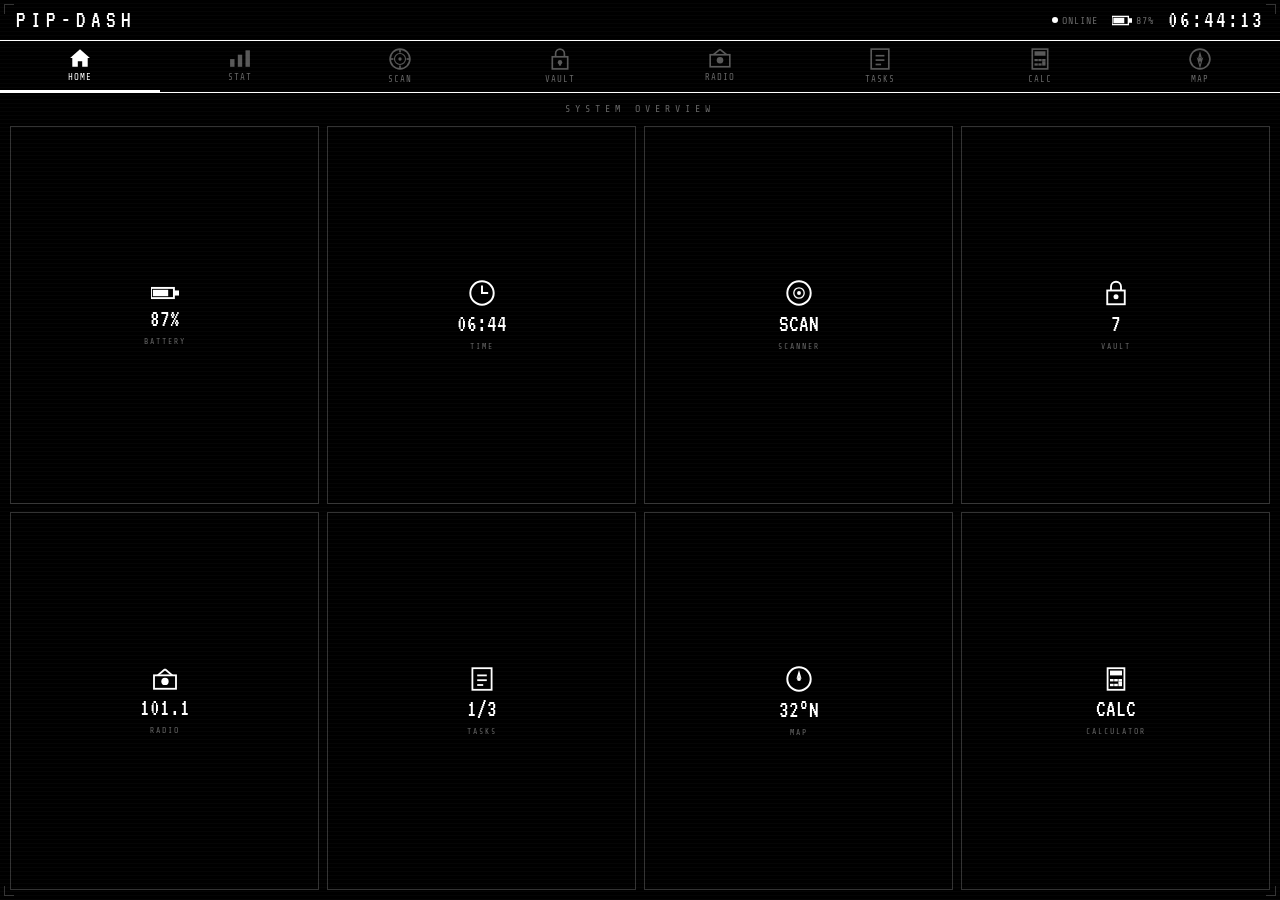
==== commit 571b659e: "Add files via upload" ====
--- a/index.html
+++ b/index.html
@@ -15,75 +15,95 @@
 </head>
 <body>
 
-<div class="pixel-corner tl"></div>
-<div class="pixel-corner tr"></div>
-<div class="pixel-corner bl"></div>
-<div class="pixel-corner br"></div>
-
-<!-- HEADER -->
-<div id="header">
-  <div id="logo">PIP-DASH</div>
-  <div id="header-right">
-    <div class="hdr-stat"><div class="live-dot"></div> ONLINE</div>
-    <div class="hdr-stat">
-      <svg width="20" height="11" viewBox="0 0 22 11" fill="none">
-        <rect x="0" y="1" width="18" height="9" stroke="white" stroke-width="1.5"/>
-        <rect x="18" y="3" width="4" height="5" fill="white"/>
-        <rect id="bat-fill" x="1.5" y="2.5" width="12" height="6" fill="white"/>
-      </svg>
-      <span id="hdr-bat-pct">87%</span>
-    </div>
-    <div id="hdr-clock">--:--:--</div>
+<!-- ROTATE SCREEN MESSAGE -->
+<div id="rotate-msg">
+  <div class="rotate-inner">
+    <svg width="60" height="60" viewBox="0 0 60 60" fill="none" xmlns="http://www.w3.org/2000/svg">
+      <rect x="10" y="18" width="40" height="26" rx="2" stroke="white" stroke-width="2"/>
+      <rect x="14" y="22" width="32" height="18" fill="none" stroke="white" stroke-width="1"/>
+      <circle cx="30" cy="48" r="2" fill="white"/>
+      <path d="M44 8 L52 16 L44 24" stroke="white" stroke-width="2" fill="none" stroke-linecap="square"/>
+      <path d="M8 36 L52 16" stroke="white" stroke-width="1.5" stroke-dasharray="3 3"/>
+    </svg>
+    <div class="rotate-title">ROTATE DEVICE</div>
+    <div class="rotate-sub">PIP-DASH REQUIRES LANDSCAPE MODE</div>
   </div>
 </div>
 
-<!-- TABBAR -->
-<div id="tabbar">
-  <button class="tab active" data-page="home" onclick="showPage('home')">
-    <svg width="22" height="20" viewBox="0 0 20 18" fill="white"><polygon points="10,1 1,9 3,9 3,17 8,17 8,12 12,12 12,17 17,17 17,9 19,9"/></svg>
-    HOME
-  </button>
-  <button class="tab" data-page="stat" onclick="showPage('stat')">
-    <svg width="22" height="20" viewBox="0 0 20 18" fill="white"><rect x="1" y="10" width="4" height="7"/><rect x="8" y="6" width="4" height="11"/><rect x="15" y="2" width="4" height="15"/></svg>
-    STAT
-  </button>
-  <button class="tab" data-page="scan" onclick="showPage('scan')">
-    <svg width="22" height="22" viewBox="0 0 20 20" fill="none"><circle cx="10" cy="10" r="9" stroke="white" stroke-width="1.5"/><circle cx="10" cy="10" r="5" stroke="white" stroke-width="1"/><circle cx="10" cy="10" r="1.5" fill="white"/><line x1="10" y1="1" x2="10" y2="4" stroke="white" stroke-width="1.5"/><line x1="10" y1="16" x2="10" y2="19" stroke="white" stroke-width="1.5"/><line x1="1" y1="10" x2="4" y2="10" stroke="white" stroke-width="1.5"/><line x1="16" y1="10" x2="19" y2="10" stroke="white" stroke-width="1.5"/></svg>
-    SCAN
-  </button>
-  <button class="tab" data-page="vault" onclick="showPage('vault')">
-    <svg width="18" height="22" viewBox="0 0 16 20" fill="none"><rect x="1" y="8" width="14" height="11" stroke="white" stroke-width="1.5"/><path d="M4 8V5a4 4 0 0 1 8 0v3" stroke="white" stroke-width="1.5" fill="none"/><circle cx="8" cy="13" r="2" fill="white"/><rect x="7" y="13" width="2" height="3" fill="white"/></svg>
-    VAULT
-  </button>
-  <button class="tab" data-page="radio" onclick="showPage('radio')">
-    <svg width="24" height="20" viewBox="0 0 22 18" fill="none"><rect x="2" y="6" width="18" height="11" stroke="white" stroke-width="1.5"/><circle cx="11" cy="11" r="3" fill="white"/><line x1="5" y1="6" x2="11" y2="1" stroke="white" stroke-width="1.5"/><line x1="17" y1="6" x2="11" y2="1" stroke="white" stroke-width="1.5"/></svg>
-    RADIO
-  </button>
-  <button class="tab" data-page="tasks" onclick="showPage('tasks')">
-    <svg width="20" height="22" viewBox="0 0 18 20" fill="none"><rect x="1" y="1" width="16" height="18" stroke="white" stroke-width="1.5"/><line x1="5" y1="7" x2="13" y2="7" stroke="white" stroke-width="1.5"/><line x1="5" y1="11" x2="13" y2="11" stroke="white" stroke-width="1.5"/><line x1="5" y1="15" x2="10" y2="15" stroke="white" stroke-width="1.5"/></svg>
-    TASKS
-  </button>
-  <button class="tab" data-page="calc" onclick="showPage('calc')">
-    <svg width="18" height="22" viewBox="0 0 16 20" fill="none"><rect x="1" y="1" width="14" height="18" stroke="white" stroke-width="1.5"/><rect x="3" y="3" width="10" height="4" fill="white"/><rect x="3" y="10" width="3" height="2" fill="white"/><rect x="6.5" y="10" width="3" height="2" fill="white"/><rect x="10" y="10" width="3" height="2" fill="white"/><rect x="3" y="14" width="3" height="2" fill="white"/><rect x="6.5" y="14" width="3" height="2" fill="white"/><rect x="10" y="12" width="3" height="4" fill="white"/></svg>
-    CALC
-  </button>
-  <button class="tab" data-page="map" onclick="showPage('map')">
-    <svg width="22" height="22" viewBox="0 0 20 20" fill="none"><circle cx="10" cy="10" r="9" stroke="white" stroke-width="1.5"/><polygon points="10,3 12,10 10,8 8,10" fill="white"/><polygon points="10,17 12,10 10,12 8,10" fill="none" stroke="white" stroke-width="1"/><circle cx="10" cy="10" r="1.5" fill="white"/></svg>
-    MAP
-  </button>
-</div>
+<!-- APP SHELL -->
+<div id="app">
 
-<!-- CONTENT: pages loaded dynamically -->
-<div id="content">
-  <div class="page active" id="page-home"></div>
-  <div class="page" id="page-stat"></div>
-  <div class="page" id="page-scan"></div>
-  <div class="page" id="page-vault"></div>
-  <div class="page" id="page-radio"></div>
-  <div class="page" id="page-tasks"></div>
-  <div class="page" id="page-calc"></div>
-  <div class="page" id="page-map"></div>
-</div>
+  <div class="pixel-corner tl"></div>
+  <div class="pixel-corner tr"></div>
+  <div class="pixel-corner bl"></div>
+  <div class="pixel-corner br"></div>
+
+  <!-- HEADER -->
+  <div id="header">
+    <div id="logo">PIP-DASH</div>
+    <div id="header-right">
+      <div class="hdr-stat"><div class="live-dot"></div> ONLINE</div>
+      <div class="hdr-stat">
+        <svg width="20" height="11" viewBox="0 0 22 11" fill="none">
+          <rect x="0" y="1" width="18" height="9" stroke="white" stroke-width="1.5"/>
+          <rect x="18" y="3" width="4" height="5" fill="white"/>
+          <rect id="bat-fill" x="1.5" y="2.5" width="12" height="6" fill="white"/>
+        </svg>
+        <span id="hdr-bat-pct">87%</span>
+      </div>
+      <div id="hdr-clock">--:--:--</div>
+    </div>
+  </div>
+
+  <!-- TABBAR -->
+  <div id="tabbar">
+    <button class="tab active" data-page="home" onclick="showPage('home')">
+      <svg width="22" height="20" viewBox="0 0 20 18" fill="white"><polygon points="10,1 1,9 3,9 3,17 8,17 8,12 12,12 12,17 17,17 17,9 19,9"/></svg>
+      HOME
+    </button>
+    <button class="tab" data-page="stat" onclick="showPage('stat')">
+      <svg width="22" height="20" viewBox="0 0 20 18" fill="white"><rect x="1" y="10" width="4" height="7"/><rect x="8" y="6" width="4" height="11"/><rect x="15" y="2" width="4" height="15"/></svg>
+      STAT
+    </button>
+    <button class="tab" data-page="scan" onclick="showPage('scan')">
+      <svg width="22" height="22" viewBox="0 0 20 20" fill="none"><circle cx="10" cy="10" r="9" stroke="white" stroke-width="1.5"/><circle cx="10" cy="10" r="5" stroke="white" stroke-width="1"/><circle cx="10" cy="10" r="1.5" fill="white"/><line x1="10" y1="1" x2="10" y2="4" stroke="white" stroke-width="1.5"/><line x1="10" y1="16" x2="10" y2="19" stroke="white" stroke-width="1.5"/><line x1="1" y1="10" x2="4" y2="10" stroke="white" stroke-width="1.5"/><line x1="16" y1="10" x2="19" y2="10" stroke="white" stroke-width="1.5"/></svg>
+      SCAN
+    </button>
+    <button class="tab" data-page="vault" onclick="showPage('vault')">
+      <svg width="18" height="22" viewBox="0 0 16 20" fill="none"><rect x="1" y="8" width="14" height="11" stroke="white" stroke-width="1.5"/><path d="M4 8V5a4 4 0 0 1 8 0v3" stroke="white" stroke-width="1.5" fill="none"/><circle cx="8" cy="13" r="2" fill="white"/><rect x="7" y="13" width="2" height="3" fill="white"/></svg>
+      VAULT
+    </button>
+    <button class="tab" data-page="radio" onclick="showPage('radio')">
+      <svg width="24" height="20" viewBox="0 0 22 18" fill="none"><rect x="2" y="6" width="18" height="11" stroke="white" stroke-width="1.5"/><circle cx="11" cy="11" r="3" fill="white"/><line x1="5" y1="6" x2="11" y2="1" stroke="white" stroke-width="1.5"/><line x1="17" y1="6" x2="11" y2="1" stroke="white" stroke-width="1.5"/></svg>
+      RADIO
+    </button>
+    <button class="tab" data-page="tasks" onclick="showPage('tasks')">
+      <svg width="20" height="22" viewBox="0 0 18 20" fill="none"><rect x="1" y="1" width="16" height="18" stroke="white" stroke-width="1.5"/><line x1="5" y1="7" x2="13" y2="7" stroke="white" stroke-width="1.5"/><line x1="5" y1="11" x2="13" y2="11" stroke="white" stroke-width="1.5"/><line x1="5" y1="15" x2="10" y2="15" stroke="white" stroke-width="1.5"/></svg>
+      TASKS
+    </button>
+    <button class="tab" data-page="calc" onclick="showPage('calc')">
+      <svg width="18" height="22" viewBox="0 0 16 20" fill="none"><rect x="1" y="1" width="14" height="18" stroke="white" stroke-width="1.5"/><rect x="3" y="3" width="10" height="4" fill="white"/><rect x="3" y="10" width="3" height="2" fill="white"/><rect x="6.5" y="10" width="3" height="2" fill="white"/><rect x="10" y="10" width="3" height="2" fill="white"/><rect x="3" y="14" width="3" height="2" fill="white"/><rect x="6.5" y="14" width="3" height="2" fill="white"/><rect x="10" y="12" width="3" height="4" fill="white"/></svg>
+      CALC
+    </button>
+    <button class="tab" data-page="map" onclick="showPage('map')">
+      <svg width="22" height="22" viewBox="0 0 20 20" fill="none"><circle cx="10" cy="10" r="9" stroke="white" stroke-width="1.5"/><polygon points="10,3 12,10 10,8 8,10" fill="white"/><polygon points="10,17 12,10 10,12 8,10" fill="none" stroke="white" stroke-width="1"/><circle cx="10" cy="10" r="1.5" fill="white"/></svg>
+      MAP
+    </button>
+  </div>
+
+  <!-- CONTENT -->
+  <div id="content">
+    <div class="page active" id="page-home"></div>
+    <div class="page" id="page-stat"></div>
+    <div class="page" id="page-scan"></div>
+    <div class="page" id="page-vault"></div>
+    <div class="page" id="page-radio"></div>
+    <div class="page" id="page-tasks"></div>
+    <div class="page" id="page-calc"></div>
+    <div class="page" id="page-map"></div>
+  </div>
+
+</div><!-- /app -->
 
 <script src="app.js"></script>
 </body>
--- a/style.css
+++ b/style.css
@@ -282,3 +282,46 @@
 .glitch { animation: glitch 0.25s ease; }
 ::-webkit-scrollbar { width: 3px; }
 ::-webkit-scrollbar-thumb { background: var(--dim-border); }
+
+/* ── ROTATE MESSAGE ── */
+#rotate-msg {
+  display: none;
+  position: fixed; inset: 0;
+  background: var(--bg);
+  z-index: 99999;
+  flex-direction: column;
+  align-items: center;
+  justify-content: center;
+  gap: 20px;
+}
+
+.rotate-inner {
+  display: flex;
+  flex-direction: column;
+  align-items: center;
+  gap: 14px;
+}
+
+.rotate-title {
+  font-family: 'VT323', monospace;
+  font-size: 32px;
+  letter-spacing: 6px;
+  animation: blink 1.5s infinite;
+}
+
+.rotate-sub {
+  font-size: 11px;
+  letter-spacing: 3px;
+  color: var(--dim);
+}
+
+/* Show rotate message in portrait, hide app */
+@media (orientation: portrait) {
+  #rotate-msg { display: flex; }
+  #app { display: none; }
+}
+
+@media (orientation: landscape) {
+  #rotate-msg { display: none; }
+  #app { display: flex; flex-direction: column; height: 100%; }
+}
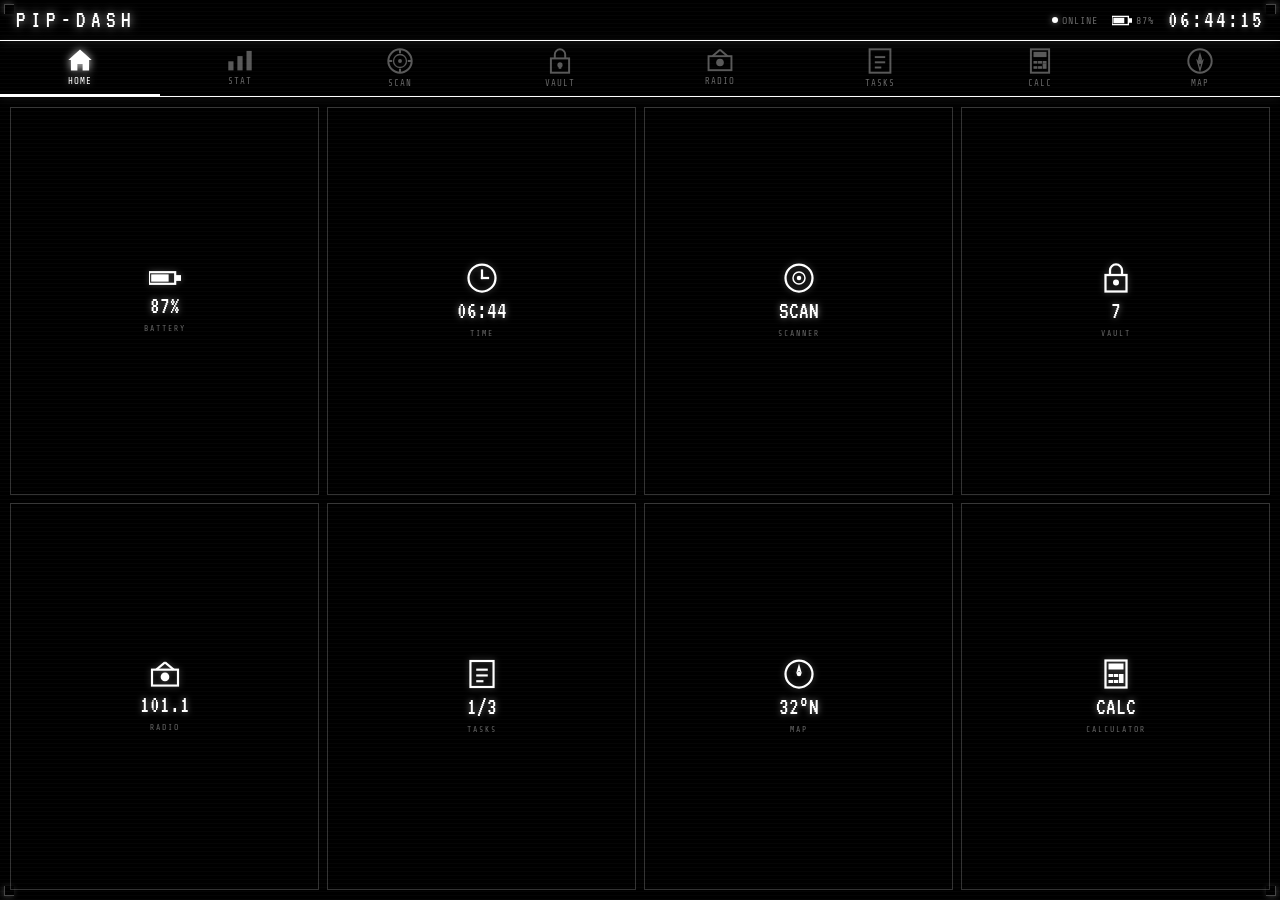
==== commit 0aca7c13: "Add files via upload" ====
--- a/index.html
+++ b/index.html
@@ -9,16 +9,21 @@
 <meta name="mobile-web-app-capable" content="yes">
 <meta name="theme-color" content="#000000">
 <link rel="manifest" href="manifest.json">
+<!-- Favicon for all devices including iPhone 8 -->
+<link rel="apple-touch-icon" sizes="180x180" href="icon-180.png">
+<link rel="apple-touch-icon" sizes="152x152" href="icon-152.png">
 <link rel="apple-touch-icon" href="icon.svg">
+<link rel="icon" type="image/svg+xml" href="icon.svg">
+<link rel="shortcut icon" href="favicon.ico">
 <title>PIP-DASH</title>
 <link rel="stylesheet" href="style.css">
 </head>
 <body>
 
-<!-- ROTATE SCREEN MESSAGE -->
+<!-- ROTATE MESSAGE -->
 <div id="rotate-msg">
   <div class="rotate-inner">
-    <svg width="60" height="60" viewBox="0 0 60 60" fill="none" xmlns="http://www.w3.org/2000/svg">
+    <svg width="60" height="60" viewBox="0 0 60 60" fill="none">
       <rect x="10" y="18" width="40" height="26" rx="2" stroke="white" stroke-width="2"/>
       <rect x="14" y="22" width="32" height="18" fill="none" stroke="white" stroke-width="1"/>
       <circle cx="30" cy="48" r="2" fill="white"/>
@@ -30,9 +35,8 @@
   </div>
 </div>
 
-<!-- APP SHELL -->
+<!-- APP -->
 <div id="app">
-
   <div class="pixel-corner tl"></div>
   <div class="pixel-corner tr"></div>
   <div class="pixel-corner bl"></div>
@@ -58,35 +62,35 @@
   <!-- TABBAR -->
   <div id="tabbar">
     <button class="tab active" data-page="home" onclick="showPage('home')">
-      <svg width="22" height="20" viewBox="0 0 20 18" fill="white"><polygon points="10,1 1,9 3,9 3,17 8,17 8,12 12,12 12,17 17,17 17,9 19,9"/></svg>
+      <svg width="26" height="24" viewBox="0 0 20 18" fill="white"><polygon points="10,1 1,9 3,9 3,17 8,17 8,12 12,12 12,17 17,17 17,9 19,9"/></svg>
       HOME
     </button>
     <button class="tab" data-page="stat" onclick="showPage('stat')">
-      <svg width="22" height="20" viewBox="0 0 20 18" fill="white"><rect x="1" y="10" width="4" height="7"/><rect x="8" y="6" width="4" height="11"/><rect x="15" y="2" width="4" height="15"/></svg>
+      <svg width="26" height="24" viewBox="0 0 20 18" fill="white"><rect x="1" y="10" width="4" height="7"/><rect x="8" y="6" width="4" height="11"/><rect x="15" y="2" width="4" height="15"/></svg>
       STAT
     </button>
     <button class="tab" data-page="scan" onclick="showPage('scan')">
-      <svg width="22" height="22" viewBox="0 0 20 20" fill="none"><circle cx="10" cy="10" r="9" stroke="white" stroke-width="1.5"/><circle cx="10" cy="10" r="5" stroke="white" stroke-width="1"/><circle cx="10" cy="10" r="1.5" fill="white"/><line x1="10" y1="1" x2="10" y2="4" stroke="white" stroke-width="1.5"/><line x1="10" y1="16" x2="10" y2="19" stroke="white" stroke-width="1.5"/><line x1="1" y1="10" x2="4" y2="10" stroke="white" stroke-width="1.5"/><line x1="16" y1="10" x2="19" y2="10" stroke="white" stroke-width="1.5"/></svg>
+      <svg width="26" height="26" viewBox="0 0 20 20" fill="none"><circle cx="10" cy="10" r="9" stroke="white" stroke-width="1.5"/><circle cx="10" cy="10" r="5" stroke="white" stroke-width="1"/><circle cx="10" cy="10" r="1.5" fill="white"/><line x1="10" y1="1" x2="10" y2="4" stroke="white" stroke-width="1.5"/><line x1="10" y1="16" x2="10" y2="19" stroke="white" stroke-width="1.5"/><line x1="1" y1="10" x2="4" y2="10" stroke="white" stroke-width="1.5"/><line x1="16" y1="10" x2="19" y2="10" stroke="white" stroke-width="1.5"/></svg>
       SCAN
     </button>
     <button class="tab" data-page="vault" onclick="showPage('vault')">
-      <svg width="18" height="22" viewBox="0 0 16 20" fill="none"><rect x="1" y="8" width="14" height="11" stroke="white" stroke-width="1.5"/><path d="M4 8V5a4 4 0 0 1 8 0v3" stroke="white" stroke-width="1.5" fill="none"/><circle cx="8" cy="13" r="2" fill="white"/><rect x="7" y="13" width="2" height="3" fill="white"/></svg>
+      <svg width="22" height="26" viewBox="0 0 16 20" fill="none"><rect x="1" y="8" width="14" height="11" stroke="white" stroke-width="1.5"/><path d="M4 8V5a4 4 0 0 1 8 0v3" stroke="white" stroke-width="1.5" fill="none"/><circle cx="8" cy="13" r="2" fill="white"/><rect x="7" y="13" width="2" height="3" fill="white"/></svg>
       VAULT
     </button>
     <button class="tab" data-page="radio" onclick="showPage('radio')">
-      <svg width="24" height="20" viewBox="0 0 22 18" fill="none"><rect x="2" y="6" width="18" height="11" stroke="white" stroke-width="1.5"/><circle cx="11" cy="11" r="3" fill="white"/><line x1="5" y1="6" x2="11" y2="1" stroke="white" stroke-width="1.5"/><line x1="17" y1="6" x2="11" y2="1" stroke="white" stroke-width="1.5"/></svg>
+      <svg width="28" height="24" viewBox="0 0 22 18" fill="none"><rect x="2" y="6" width="18" height="11" stroke="white" stroke-width="1.5"/><circle cx="11" cy="11" r="3" fill="white"/><line x1="5" y1="6" x2="11" y2="1" stroke="white" stroke-width="1.5"/><line x1="17" y1="6" x2="11" y2="1" stroke="white" stroke-width="1.5"/></svg>
       RADIO
     </button>
     <button class="tab" data-page="tasks" onclick="showPage('tasks')">
-      <svg width="20" height="22" viewBox="0 0 18 20" fill="none"><rect x="1" y="1" width="16" height="18" stroke="white" stroke-width="1.5"/><line x1="5" y1="7" x2="13" y2="7" stroke="white" stroke-width="1.5"/><line x1="5" y1="11" x2="13" y2="11" stroke="white" stroke-width="1.5"/><line x1="5" y1="15" x2="10" y2="15" stroke="white" stroke-width="1.5"/></svg>
+      <svg width="24" height="26" viewBox="0 0 18 20" fill="none"><rect x="1" y="1" width="16" height="18" stroke="white" stroke-width="1.5"/><line x1="5" y1="7" x2="13" y2="7" stroke="white" stroke-width="1.5"/><line x1="5" y1="11" x2="13" y2="11" stroke="white" stroke-width="1.5"/><line x1="5" y1="15" x2="10" y2="15" stroke="white" stroke-width="1.5"/></svg>
       TASKS
     </button>
     <button class="tab" data-page="calc" onclick="showPage('calc')">
-      <svg width="18" height="22" viewBox="0 0 16 20" fill="none"><rect x="1" y="1" width="14" height="18" stroke="white" stroke-width="1.5"/><rect x="3" y="3" width="10" height="4" fill="white"/><rect x="3" y="10" width="3" height="2" fill="white"/><rect x="6.5" y="10" width="3" height="2" fill="white"/><rect x="10" y="10" width="3" height="2" fill="white"/><rect x="3" y="14" width="3" height="2" fill="white"/><rect x="6.5" y="14" width="3" height="2" fill="white"/><rect x="10" y="12" width="3" height="4" fill="white"/></svg>
+      <svg width="22" height="26" viewBox="0 0 16 20" fill="none"><rect x="1" y="1" width="14" height="18" stroke="white" stroke-width="1.5"/><rect x="3" y="3" width="10" height="4" fill="white"/><rect x="3" y="10" width="3" height="2" fill="white"/><rect x="6.5" y="10" width="3" height="2" fill="white"/><rect x="10" y="10" width="3" height="2" fill="white"/><rect x="3" y="14" width="3" height="2" fill="white"/><rect x="6.5" y="14" width="3" height="2" fill="white"/><rect x="10" y="12" width="3" height="4" fill="white"/></svg>
       CALC
     </button>
     <button class="tab" data-page="map" onclick="showPage('map')">
-      <svg width="22" height="22" viewBox="0 0 20 20" fill="none"><circle cx="10" cy="10" r="9" stroke="white" stroke-width="1.5"/><polygon points="10,3 12,10 10,8 8,10" fill="white"/><polygon points="10,17 12,10 10,12 8,10" fill="none" stroke="white" stroke-width="1"/><circle cx="10" cy="10" r="1.5" fill="white"/></svg>
+      <svg width="26" height="26" viewBox="0 0 20 20" fill="none"><circle cx="10" cy="10" r="9" stroke="white" stroke-width="1.5"/><polygon points="10,3 12,10 10,8 8,10" fill="white"/><polygon points="10,17 12,10 10,12 8,10" fill="none" stroke="white" stroke-width="1"/><circle cx="10" cy="10" r="1.5" fill="white"/></svg>
       MAP
     </button>
   </div>
@@ -102,8 +106,7 @@
     <div class="page" id="page-calc"></div>
     <div class="page" id="page-map"></div>
   </div>
-
-</div><!-- /app -->
+</div>
 
 <script src="app.js"></script>
 </body>
--- a/style.css
+++ b/style.css
@@ -6,7 +6,9 @@
   --dim: #666;
   --border: #fff;
   --dim-border: #333;
-  --glow: 0 0 8px rgba(255,255,255,0.6);
+  --glow: 0 0 10px rgba(255,255,255,0.7);
+  --glow-sm: 0 0 6px rgba(255,255,255,0.5);
+  --glow-lg: 0 0 20px rgba(255,255,255,0.6), 0 0 40px rgba(255,255,255,0.2);
 }
 
 *, *::before, *::after { margin: 0; padding: 0; box-sizing: border-box; -webkit-tap-highlight-color: transparent; }
@@ -42,12 +44,18 @@
   display: flex; align-items: center; justify-content: space-between;
   padding: 8px 16px;
   border-bottom: 1px solid var(--border);
-}
-#logo { font-family: 'VT323', monospace; font-size: 24px; letter-spacing: 5px; white-space: nowrap; animation: flicker 9s infinite; }
+  box-shadow: 0 1px 12px rgba(255,255,255,0.1);
+}
+#logo {
+  font-family: 'VT323', monospace;
+  font-size: 24px; letter-spacing: 5px; white-space: nowrap;
+  text-shadow: var(--glow);
+  animation: flicker 9s infinite;
+}
 #header-right { display: flex; align-items: center; gap: 14px; }
-#hdr-clock { font-family: 'VT323', monospace; font-size: 24px; letter-spacing: 2px; }
+#hdr-clock { font-family: 'VT323', monospace; font-size: 24px; letter-spacing: 2px; text-shadow: var(--glow-sm); }
 .hdr-stat { font-size: 10px; letter-spacing: 1px; color: var(--dim); display: flex; align-items: center; gap: 4px; }
-.live-dot { width: 6px; height: 6px; background: var(--fg); border-radius: 50%; animation: blink 1.4s infinite; display: inline-block; flex-shrink: 0; }
+.live-dot { width: 6px; height: 6px; background: var(--fg); border-radius: 50%; animation: blink 1.4s infinite; box-shadow: var(--glow-sm); display: inline-block; flex-shrink: 0; }
 
 /* ── TABBAR ── */
 #tabbar {
@@ -55,10 +63,11 @@
   display: flex;
   border-bottom: 1px solid var(--border);
   overflow-x: auto; scrollbar-width: none;
+  box-shadow: 0 1px 10px rgba(255,255,255,0.08);
 }
 #tabbar::-webkit-scrollbar { display: none; }
 .tab {
-  flex: 1; min-width: 52px;
+  flex: 1; min-width: 56px;
   padding: 7px 2px 6px;
   background: none; border: none;
   border-bottom: 2px solid transparent;
@@ -69,8 +78,8 @@
   transition: color 0.15s, border-color 0.15s; user-select: none;
 }
 .tab svg { opacity: 0.35; transition: opacity 0.15s; }
-.tab.active { color: var(--fg); border-bottom-color: var(--fg); }
-.tab.active svg { opacity: 1; }
+.tab.active { color: var(--fg); border-bottom-color: var(--fg); text-shadow: var(--glow-sm); }
+.tab.active svg { opacity: 1; filter: drop-shadow(0 0 4px rgba(255,255,255,0.8)); }
 .tab:active { opacity: 0.4; }
 
 /* ── CONTENT ── */
@@ -84,7 +93,6 @@
   animation: pagein 0.2s ease; overflow: hidden;
 }
 .page.active { display: flex; }
-.page-title { font-size: 10px; letter-spacing: 5px; color: var(--dim); flex-shrink: 0; margin-bottom: 2px; }
 
 /* ── HOME ── */
 #page-home { padding: 10px; justify-content: stretch; }
@@ -92,179 +100,196 @@
   display: grid;
   grid-template-columns: repeat(4, 1fr);
   grid-template-rows: repeat(2, 1fr);
-  gap: 8px;
-  width: 100%; height: 100%;
-  flex: 1;
-}
-@media (max-width: 400px) {
+  gap: 8px; width: 100%; height: 100%; flex: 1;
+}
+@media (max-width: 500px) {
   .home-grid { grid-template-columns: repeat(2, 1fr); grid-template-rows: repeat(4, 1fr); }
 }
 .home-card {
   border: 1px solid var(--dim-border);
   display: flex; flex-direction: column; align-items: center; justify-content: center; gap: 6px;
-  cursor: pointer; transition: border-color 0.15s; padding: 8px 4px;
-}
-.home-card:active { border-color: var(--fg); background: #0a0a0a; }
-.hc-val { font-family: 'VT323', monospace; font-size: clamp(18px, 4vw, 24px); }
+  cursor: pointer; transition: border-color 0.15s, box-shadow 0.15s; padding: 8px 4px;
+}
+.home-card:active { border-color: var(--fg); box-shadow: 0 0 12px rgba(255,255,255,0.2); }
+.home-card svg { filter: drop-shadow(0 0 3px rgba(255,255,255,0.3)); }
+.hc-val { font-family: 'VT323', monospace; font-size: clamp(18px, 4vw, 24px); text-shadow: var(--glow-sm); }
 .hc-label { font-size: 8px; letter-spacing: 2px; color: var(--dim); }
 
+/* ── TWO-COLUMN ── */
+.two-col {
+  display: grid; grid-template-columns: 1fr 1fr; gap: 14px;
+  width: 100%; height: 100%;
+}
+.col-left { display: flex; flex-direction: column; gap: 10px; min-height: 0; }
+.col-right { display: flex; flex-direction: column; gap: 10px; min-height: 0; }
+.panel-box { border: 1px solid var(--dim-border); padding: 14px; }
+.panel-label { font-size: 10px; letter-spacing: 3px; color: var(--dim); margin-bottom: 12px; }
+
 /* ── STAT ── */
-.stat-wrap { width: 100%; max-width: 500px; display: flex; flex-direction: column; gap: 10px; }
-.big-clock { font-family: 'VT323', monospace; font-size: clamp(52px, 15vw, 80px); letter-spacing: 3px; text-align: center; line-height: 1; animation: flicker 11s infinite; }
+#page-stat .col-left { justify-content: center; }
+.big-clock { font-family: 'VT323', monospace; font-size: clamp(44px, 10vw, 70px); letter-spacing: 3px; text-align: center; line-height: 1; text-shadow: var(--glow); animation: flicker 11s infinite; }
 .stat-date { font-size: 11px; letter-spacing: 3px; color: var(--dim); text-align: center; }
 .stat-row { display: grid; grid-template-columns: repeat(3, 1fr); gap: 8px; }
 .stat-box { border: 1px solid var(--dim-border); padding: 10px; text-align: center; }
-.sb-val { font-family: 'VT323', monospace; font-size: 28px; }
+.sb-val { font-family: 'VT323', monospace; font-size: 28px; text-shadow: var(--glow-sm); }
 .sb-label { font-size: 9px; letter-spacing: 2px; color: var(--dim); margin-top: 2px; }
 .bar-group { display: flex; flex-direction: column; gap: 8px; }
 .bar-head { display: flex; justify-content: space-between; font-size: 10px; color: var(--dim); letter-spacing: 1px; margin-bottom: 3px; }
 .bar-track { height: 7px; background: #111; border: 1px solid var(--dim-border); }
-.bar-fill { height: 100%; background: var(--fg); }
+.bar-fill { height: 100%; background: var(--fg); box-shadow: var(--glow-sm); }
 
 /* ── SCAN (full screen) ── */
 #page-scan { padding: 0; }
-.scan-full {
+.scan-fullscreen {
   position: absolute; inset: 0;
   display: flex; flex-direction: column; align-items: center; justify-content: center;
-  cursor: pointer; overflow: hidden; gap: 16px;
-}
-.scan-full:active { background: rgba(255,255,255,0.02); }
-
-/* horizontal beam */
+  cursor: pointer; overflow: hidden; gap: 12px;
+}
+.scan-fullscreen:active { background: rgba(255,255,255,0.01); }
+
 .scan-beam-h {
-  position: absolute; left: 0; right: 0; height: 1px;
-  background: linear-gradient(to right, transparent 0%, rgba(255,255,255,0.6) 50%, transparent 100%);
-  top: -2px; display: none;
+  position: absolute; left: 0; right: 0; height: 2px;
+  background: linear-gradient(to right, transparent 0%, rgba(255,255,255,0.8) 30%, rgba(255,255,255,0.8) 70%, transparent 100%);
+  box-shadow: 0 0 8px rgba(255,255,255,0.6);
+  top: -4px; display: none; pointer-events: none;
 }
 .scan-beam-h.on { display: block; animation: beamH 1.8s ease-in-out forwards; }
 
-/* vertical beam */
 .scan-beam-v {
-  position: absolute; top: 0; bottom: 0; width: 1px;
-  background: linear-gradient(to bottom, transparent 0%, rgba(255,255,255,0.4) 50%, transparent 100%);
-  left: -2px; display: none;
+  position: absolute; top: 0; bottom: 0; width: 2px;
+  background: linear-gradient(to bottom, transparent 0%, rgba(255,255,255,0.6) 30%, rgba(255,255,255,0.6) 70%, transparent 100%);
+  box-shadow: 0 0 8px rgba(255,255,255,0.4);
+  left: -4px; display: none; pointer-events: none;
 }
 .scan-beam-v.on { display: block; animation: beamV 1.8s ease-in-out forwards; }
 
-.scan-crosshair { position: relative; display: flex; align-items: center; justify-content: center; width: 160px; height: 160px; flex-shrink: 0; }
-.crosshair-ring { position: absolute; border: 1px solid; border-radius: 50%; }
-.crosshair-ring.r1 { width: 160px; height: 160px; border-color: var(--dim-border); }
-.crosshair-ring.r2 { width: 80px; height: 80px; border-color: var(--dim-border); animation: pulse-ring 3s ease-in-out infinite; }
-.crosshair-center { width: 12px; height: 12px; background: var(--fg); border-radius: 50%; z-index: 2; box-shadow: var(--glow); animation: blink 2s infinite; }
-.crosshair-line { position: absolute; background: var(--dim-border); }
-.crosshair-line.h { width: 160px; height: 1px; }
-.crosshair-line.v { height: 160px; width: 1px; }
-
-.scan-corner { position: absolute; width: 16px; height: 16px; border-color: var(--fg); border-style: solid; }
-.scan-corner.tl { top: 12px; left: 12px; border-width: 2px 0 0 2px; }
-.scan-corner.tr { top: 12px; right: 12px; border-width: 2px 2px 0 0; }
-.scan-corner.bl { bottom: 12px; left: 12px; border-width: 0 0 2px 2px; }
-.scan-corner.br { bottom: 12px; right: 12px; border-width: 0 2px 2px 0; }
-
-.scan-label-fs { font-size: 11px; letter-spacing: 4px; color: var(--dim); }
+.scan-cross-h { position: absolute; left: 0; right: 0; height: 1px; background: var(--dim-border); top: 50%; pointer-events: none; }
+.scan-cross-v { position: absolute; top: 0; bottom: 0; width: 1px; background: var(--dim-border); left: 50%; pointer-events: none; }
+
+.scan-center-dot {
+  position: absolute; width: 10px; height: 10px;
+  background: var(--fg); border-radius: 50%;
+  top: 50%; left: 50%; transform: translate(-50%, -50%);
+  box-shadow: var(--glow); animation: blink 2s infinite;
+  pointer-events: none; z-index: 2;
+}
+
+.scan-corner { position: absolute; width: 20px; height: 20px; border-color: var(--fg); border-style: solid; }
+.scan-corner.tl { top: 10px; left: 10px; border-width: 2px 0 0 2px; box-shadow: -2px -2px 8px rgba(255,255,255,0.3); }
+.scan-corner.tr { top: 10px; right: 10px; border-width: 2px 2px 0 0; box-shadow: 2px -2px 8px rgba(255,255,255,0.3); }
+.scan-corner.bl { bottom: 10px; left: 10px; border-width: 0 0 2px 2px; box-shadow: -2px 2px 8px rgba(255,255,255,0.3); }
+.scan-corner.br { bottom: 10px; right: 10px; border-width: 0 2px 2px 0; box-shadow: 2px 2px 8px rgba(255,255,255,0.3); }
+
+.scan-label-fs { font-size: 11px; letter-spacing: 4px; color: var(--dim); position: absolute; bottom: 20px; }
 .scan-readout-fs {
+  position: absolute; bottom: 40px; left: 20px; right: 20px;
   border: 1px solid var(--dim-border); padding: 10px 14px;
-  font-size: 12px; line-height: 1.9; width: calc(100% - 40px); max-width: 400px;
-  display: none;
+  font-size: 12px; line-height: 1.9; display: none;
+  background: rgba(0,0,0,0.85);
 }
 .scan-readout-fs.show { display: block; }
 .scan-line-item { opacity: 0; animation: fadein 0.3s forwards; }
 
 /* ── VAULT ── */
-.vault-wrap { width: 100%; max-width: 500px; display: flex; flex-direction: column; gap: 12px; height: 100%; justify-content: center; }
-.vault-btn { width: 100%; padding: 18px; background: none; border: 2px solid var(--fg); color: var(--fg); font-family: 'VT323', monospace; font-size: 26px; letter-spacing: 6px; cursor: pointer; transition: all 0.1s; flex-shrink: 0; }
-.vault-btn:active { background: var(--fg); color: var(--bg); }
-.vault-display { border: 1px solid var(--dim-border); padding: 16px; flex: 1; }
+.vault-btn { width: 100%; padding: 16px; background: none; border: 2px solid var(--fg); color: var(--fg); font-family: 'VT323', monospace; font-size: 24px; letter-spacing: 6px; cursor: pointer; transition: all 0.1s; text-shadow: var(--glow-sm); box-shadow: inset 0 0 0 transparent; }
+.vault-btn:active { background: var(--fg); color: var(--bg); box-shadow: 0 0 20px rgba(255,255,255,0.4); }
+.vault-display { border: 1px solid var(--dim-border); padding: 14px; }
 .vault-id { font-size: 10px; letter-spacing: 3px; color: var(--dim); }
-.vault-body { font-size: 14px; line-height: 1.9; margin-top: 8px; }
+.vault-body { font-size: 14px; line-height: 1.8; margin-top: 8px; }
 .vault-clear { font-size: 10px; letter-spacing: 2px; color: var(--dim); margin-top: 8px; }
 
-/* ── RADIO (two column) ── */
-#page-radio { align-items: stretch; }
+/* ── RADIO ── */
 .radio-layout { display: grid; grid-template-columns: 1fr 1fr; gap: 12px; width: 100%; height: 100%; }
 .radio-left { display: flex; flex-direction: column; }
 .radio-right { display: flex; flex-direction: column; }
 .radio-display { border: 1px solid var(--dim-border); padding: 14px; text-align: center; flex: 1; display: flex; flex-direction: column; align-items: center; justify-content: center; gap: 4px; }
-.radio-freq { font-family: 'VT323', monospace; font-size: clamp(32px, 9vw, 48px); letter-spacing: 3px; animation: flicker 12s infinite; }
+.radio-freq { font-family: 'VT323', monospace; font-size: clamp(32px, 9vw, 48px); letter-spacing: 3px; text-shadow: var(--glow); animation: flicker 12s infinite; }
 .radio-name { font-size: 11px; letter-spacing: 2px; color: var(--dim); }
 .waveform { display: flex; align-items: center; justify-content: center; gap: 3px; height: 28px; margin: 6px 0 2px; }
-.wb { width: 4px; background: var(--fg); animation: wave 0.7s ease-in-out infinite alternate; }
+.wb { width: 4px; background: var(--fg); animation: wave 0.7s ease-in-out infinite alternate; box-shadow: 0 0 4px rgba(255,255,255,0.4); }
 .radio-status { font-size: 10px; letter-spacing: 2px; color: var(--dim); }
 .station-list { display: flex; flex-direction: column; gap: 6px; height: 100%; }
-.station { border: 1px solid var(--dim-border); padding: 0 12px; display: flex; align-items: center; justify-content: space-between; cursor: pointer; transition: border-color 0.15s; flex: 1; }
-.station:active, .station.on { border-color: var(--fg); }
+.station { border: 1px solid var(--dim-border); padding: 0 12px; display: flex; align-items: center; justify-content: space-between; cursor: pointer; transition: all 0.15s; flex: 1; }
+.station:active, .station.on { border-color: var(--fg); box-shadow: inset 0 0 10px rgba(255,255,255,0.05); }
 .s-name { font-size: 11px; letter-spacing: 1px; flex: 1; color: var(--dim); }
-.station.on .s-name { color: var(--fg); }
+.station.on .s-name { color: var(--fg); text-shadow: var(--glow-sm); }
 .s-freq { font-family: 'VT323', monospace; font-size: 20px; color: var(--dim); }
-.station.on .s-freq { color: var(--fg); }
+.station.on .s-freq { color: var(--fg); text-shadow: var(--glow-sm); }
 .s-on { font-size: 10px; color: var(--fg); visibility: hidden; margin-right: 6px; }
 .station.on .s-on { visibility: visible; animation: blink 1s infinite; }
 
 /* ── TASKS ── */
-.tasks-wrap { width: 100%; max-width: 500px; display: flex; flex-direction: column; gap: 8px; height: 100%; }
 .task-bar { display: flex; gap: 8px; flex-shrink: 0; }
 .task-input { flex: 1; background: none; border: 1px solid var(--dim-border); border-bottom-color: var(--fg); color: var(--fg); font-family: 'Share Tech Mono', monospace; font-size: 14px; padding: 10px 12px; outline: none; }
-.task-input:focus { border-color: var(--fg); }
+.task-input:focus { border-color: var(--fg); box-shadow: 0 0 8px rgba(255,255,255,0.1); }
 .task-input::placeholder { color: var(--dim); }
-.task-add { background: none; border: 1px solid var(--fg); color: var(--fg); font-family: 'VT323', monospace; font-size: 22px; padding: 6px 16px; cursor: pointer; }
+.task-add { background: none; border: 1px solid var(--fg); color: var(--fg); font-family: 'VT323', monospace; font-size: 22px; padding: 6px 16px; cursor: pointer; text-shadow: var(--glow-sm); }
 .task-add:active { background: var(--fg); color: var(--bg); }
 .task-list { display: flex; flex-direction: column; gap: 5px; overflow-y: auto; flex: 1; }
-.task-item { display: flex; align-items: center; gap: 10px; padding: 12px; border: 1px solid var(--dim-border); cursor: pointer; flex-shrink: 0; }
+.task-item { display: flex; align-items: center; gap: 10px; padding: 12px; border: 1px solid var(--dim-border); cursor: pointer; flex-shrink: 0; transition: border-color 0.15s; }
+.task-item:active { border-color: var(--fg); }
 .task-item.done { opacity: 0.4; }
 .task-item.done .t-text { text-decoration: line-through; }
-.t-check { width: 18px; height: 18px; border: 2px solid var(--fg); flex-shrink: 0; display: flex; align-items: center; justify-content: center; font-size: 12px; font-family: 'VT323', monospace; }
+.t-check { width: 18px; height: 18px; border: 2px solid var(--fg); flex-shrink: 0; display: flex; align-items: center; justify-content: center; font-size: 12px; font-family: 'VT323', monospace; box-shadow: var(--glow-sm); }
 .task-item.done .t-check { background: var(--fg); color: var(--bg); }
 .t-text { font-size: 13px; letter-spacing: 1px; flex: 1; }
 .t-del { font-size: 16px; color: var(--dim); padding: 2px 4px; }
 
 /* ── CALC ── */
-.calc-wrap { width: 100%; max-width: 320px; display: flex; flex-direction: column; gap: 8px; height: 100%; }
 .calc-screen { border: 1px solid var(--dim-border); padding: 10px 14px; text-align: right; flex-shrink: 0; }
 .calc-expr { font-size: 11px; color: var(--dim); min-height: 16px; }
-.calc-val { font-family: 'VT323', monospace; font-size: clamp(40px, 13vw, 56px); line-height: 1; }
+.calc-val { font-family: 'VT323', monospace; font-size: clamp(40px, 10vw, 52px); line-height: 1; text-shadow: var(--glow); }
 .calc-grid { display: grid; grid-template-columns: repeat(4, 1fr); gap: 5px; flex: 1; }
 .cb { background: none; border: 1px solid var(--dim-border); color: var(--fg); font-family: 'VT323', monospace; font-size: 26px; cursor: pointer; transition: all 0.08s; line-height: 1; }
-.cb:active { background: var(--fg); color: var(--bg); border-color: var(--fg); }
+.cb:active { background: var(--fg); color: var(--bg); box-shadow: 0 0 12px rgba(255,255,255,0.4); }
 .cb.op { color: var(--dim); }
 .cb.wide { grid-column: span 2; }
-.cb.eq { border-color: var(--fg); }
-
-/* ── MAP (two column) ── */
-#page-map { align-items: stretch; }
+.cb.eq { border-color: var(--fg); text-shadow: var(--glow-sm); }
+
+/* ── MAP ── */
 .map-layout { display: grid; grid-template-columns: 1fr 1fr; gap: 12px; width: 100%; height: 100%; }
 .map-left { display: flex; flex-direction: column; align-items: center; justify-content: center; gap: 10px; }
 .map-right { display: flex; flex-direction: column; gap: 10px; }
-.compass { width: clamp(120px, 35vw, 180px); height: clamp(120px, 35vw, 180px); border: 2px solid var(--fg); border-radius: 50%; position: relative; display: flex; align-items: center; justify-content: center; flex-shrink: 0; }
+.compass { width: clamp(120px, 32vw, 175px); height: clamp(120px, 32vw, 175px); border: 2px solid var(--fg); border-radius: 50%; position: relative; display: flex; align-items: center; justify-content: center; flex-shrink: 0; box-shadow: var(--glow), inset 0 0 20px rgba(255,255,255,0.03); }
 .compass::before { content: ''; position: absolute; width: 85%; height: 85%; border: 1px solid var(--dim-border); border-radius: 50%; }
 .compass::after { content: ''; position: absolute; width: 100%; height: 1px; background: var(--dim-border); top: 50%; }
 .cdir { position: absolute; font-family: 'VT323', monospace; font-size: 16px; line-height: 1; }
-.cdir.n { top: 8px; left: 50%; transform: translateX(-50%); }
+.cdir.n { top: 8px; left: 50%; transform: translateX(-50%); text-shadow: var(--glow-sm); }
 .cdir.s { bottom: 8px; left: 50%; transform: translateX(-50%); color: var(--dim); }
 .cdir.e { right: 10px; top: 50%; transform: translateY(-50%); color: var(--dim); }
 .cdir.w { left: 10px; top: 50%; transform: translateY(-50%); color: var(--dim); }
 .needle { position: absolute; width: 2px; height: 60%; top: 10%; left: 50%; margin-left: -1px; transform-origin: bottom center; transition: transform 1.4s cubic-bezier(0.25,0.46,0.45,0.94); }
-.needle-n { width: 100%; height: 50%; background: var(--fg); }
+.needle-n { width: 100%; height: 50%; background: var(--fg); box-shadow: 0 0 6px rgba(255,255,255,0.8); }
 .needle-s { width: 100%; height: 50%; background: var(--dim); }
 .compass-dot { width: 8px; height: 8px; background: var(--fg); border-radius: 50%; z-index: 2; box-shadow: var(--glow); position: relative; }
 .map-coords { display: grid; grid-template-columns: 1fr 1fr; gap: 6px; width: 100%; }
 .coord-box { border: 1px solid var(--dim-border); padding: 8px; text-align: center; }
-.coord-val { font-family: 'VT323', monospace; font-size: 20px; }
+.coord-val { font-family: 'VT323', monospace; font-size: 20px; text-shadow: var(--glow-sm); }
 .coord-label { font-size: 9px; letter-spacing: 2px; color: var(--dim); margin-top: 2px; }
 .map-radar-big { border: 1px solid var(--dim-border); flex: 1; position: relative; overflow: hidden; display: flex; align-items: center; justify-content: center; }
 .radar-dot { width: 8px; height: 8px; background: var(--fg); border-radius: 50%; position: absolute; box-shadow: var(--glow); animation: ping 2s infinite; }
-.radar-ring { position: absolute; border: 1px solid var(--fg); border-radius: 50%; animation: ring-big 2.5s infinite; opacity: 0; }
+.radar-ring { position: absolute; border: 1px solid rgba(255,255,255,0.4); border-radius: 50%; animation: ring-big 2.5s infinite; opacity: 0; }
 .radar-sweep { position: absolute; inset: 0; background: conic-gradient(from 0deg, transparent 0deg, rgba(255,255,255,0.06) 60deg, transparent 60deg); animation: sweep 4s linear infinite; border-radius: 50%; }
 .map-info { display: flex; flex-direction: column; gap: 6px; flex-shrink: 0; }
 .map-info-row { display: flex; justify-content: space-between; align-items: center; border: 1px solid var(--dim-border); padding: 8px 12px; }
 .mi-label { font-size: 9px; letter-spacing: 2px; color: var(--dim); }
-.mi-val { font-family: 'VT323', monospace; font-size: 18px; }
+.mi-val { font-family: 'VT323', monospace; font-size: 18px; text-shadow: var(--glow-sm); }
 
 /* ── PIXEL CORNERS ── */
-.pixel-corner { position: fixed; width: 10px; height: 10px; border-color: #333; border-style: solid; pointer-events: none; z-index: 100; }
-.pixel-corner.tl { top: calc(env(safe-area-inset-top) + 4px); left: 4px; border-width: 1px 0 0 1px; }
-.pixel-corner.tr { top: calc(env(safe-area-inset-top) + 4px); right: 4px; border-width: 1px 1px 0 0; }
-.pixel-corner.bl { bottom: calc(env(safe-area-inset-bottom) + 4px); left: 4px; border-width: 0 0 1px 1px; }
-.pixel-corner.br { bottom: calc(env(safe-area-inset-bottom) + 4px); right: 4px; border-width: 0 1px 1px 0; }
+.pixel-corner { position: fixed; width: 10px; height: 10px; border-color: #444; border-style: solid; pointer-events: none; z-index: 100; }
+.pixel-corner.tl { top: calc(env(safe-area-inset-top) + 4px); left: 4px; border-width: 1px 0 0 1px; box-shadow: -1px -1px 6px rgba(255,255,255,0.2); }
+.pixel-corner.tr { top: calc(env(safe-area-inset-top) + 4px); right: 4px; border-width: 1px 1px 0 0; box-shadow: 1px -1px 6px rgba(255,255,255,0.2); }
+.pixel-corner.bl { bottom: calc(env(safe-area-inset-bottom) + 4px); left: 4px; border-width: 0 0 1px 1px; box-shadow: -1px 1px 6px rgba(255,255,255,0.2); }
+.pixel-corner.br { bottom: calc(env(safe-area-inset-bottom) + 4px); right: 4px; border-width: 0 1px 1px 0; box-shadow: 1px 1px 6px rgba(255,255,255,0.2); }
+
+/* ── ROTATE MESSAGE ── */
+#rotate-msg { display: none; position: fixed; inset: 0; background: var(--bg); z-index: 99999; flex-direction: column; align-items: center; justify-content: center; gap: 20px; }
+.rotate-inner { display: flex; flex-direction: column; align-items: center; gap: 14px; }
+.rotate-title { font-family: 'VT323', monospace; font-size: 32px; letter-spacing: 6px; animation: blink 1.5s infinite; text-shadow: var(--glow); }
+.rotate-sub { font-size: 11px; letter-spacing: 3px; color: var(--dim); }
+
+@media (orientation: portrait) { #rotate-msg { display: flex; } #app { display: none; } }
+@media (orientation: landscape) { #rotate-msg { display: none; } #app { display: flex; flex-direction: column; height: 100%; } }
 
 /* ── ANIMATIONS ── */
 @keyframes flicker { 0%,93%,100%{opacity:1}94%{opacity:.5}95%{opacity:1}97%{opacity:.7}98%{opacity:1} }
@@ -275,53 +300,10 @@
 @keyframes sweep { from{transform:rotate(0deg)}to{transform:rotate(360deg)} }
 @keyframes beamH { from{top:0}to{top:100%} }
 @keyframes beamV { from{left:0}to{left:100%} }
-@keyframes ping { 0%,100%{box-shadow:0 0 4px rgba(255,255,255,.8)}50%{box-shadow:0 0 16px rgba(255,255,255,1)} }
-@keyframes ring-big { 0%{width:8px;height:8px;opacity:1;top:50%;left:50%;margin:-4px}100%{width:200px;height:200px;opacity:0;top:50%;left:50%;margin:-100px} }
+@keyframes ping { 0%,100%{box-shadow:0 0 6px rgba(255,255,255,.9)}50%{box-shadow:0 0 20px rgba(255,255,255,1)} }
+@keyframes ring-big { 0%{width:8px;height:8px;opacity:.8;top:50%;left:50%;margin:-4px}100%{width:200px;height:200px;opacity:0;top:50%;left:50%;margin:-100px} }
 @keyframes pulse-ring { 0%,100%{opacity:.3}50%{opacity:.8} }
 @keyframes glitch { 0%,100%{transform:translateX(0)}25%{transform:translateX(-3px)}75%{transform:translateX(3px)} }
 .glitch { animation: glitch 0.25s ease; }
 ::-webkit-scrollbar { width: 3px; }
 ::-webkit-scrollbar-thumb { background: var(--dim-border); }
-
-/* ── ROTATE MESSAGE ── */
-#rotate-msg {
-  display: none;
-  position: fixed; inset: 0;
-  background: var(--bg);
-  z-index: 99999;
-  flex-direction: column;
-  align-items: center;
-  justify-content: center;
-  gap: 20px;
-}
-
-.rotate-inner {
-  display: flex;
-  flex-direction: column;
-  align-items: center;
-  gap: 14px;
-}
-
-.rotate-title {
-  font-family: 'VT323', monospace;
-  font-size: 32px;
-  letter-spacing: 6px;
-  animation: blink 1.5s infinite;
-}
-
-.rotate-sub {
-  font-size: 11px;
-  letter-spacing: 3px;
-  color: var(--dim);
-}
-
-/* Show rotate message in portrait, hide app */
-@media (orientation: portrait) {
-  #rotate-msg { display: flex; }
-  #app { display: none; }
-}
-
-@media (orientation: landscape) {
-  #rotate-msg { display: none; }
-  #app { display: flex; flex-direction: column; height: 100%; }
-}
